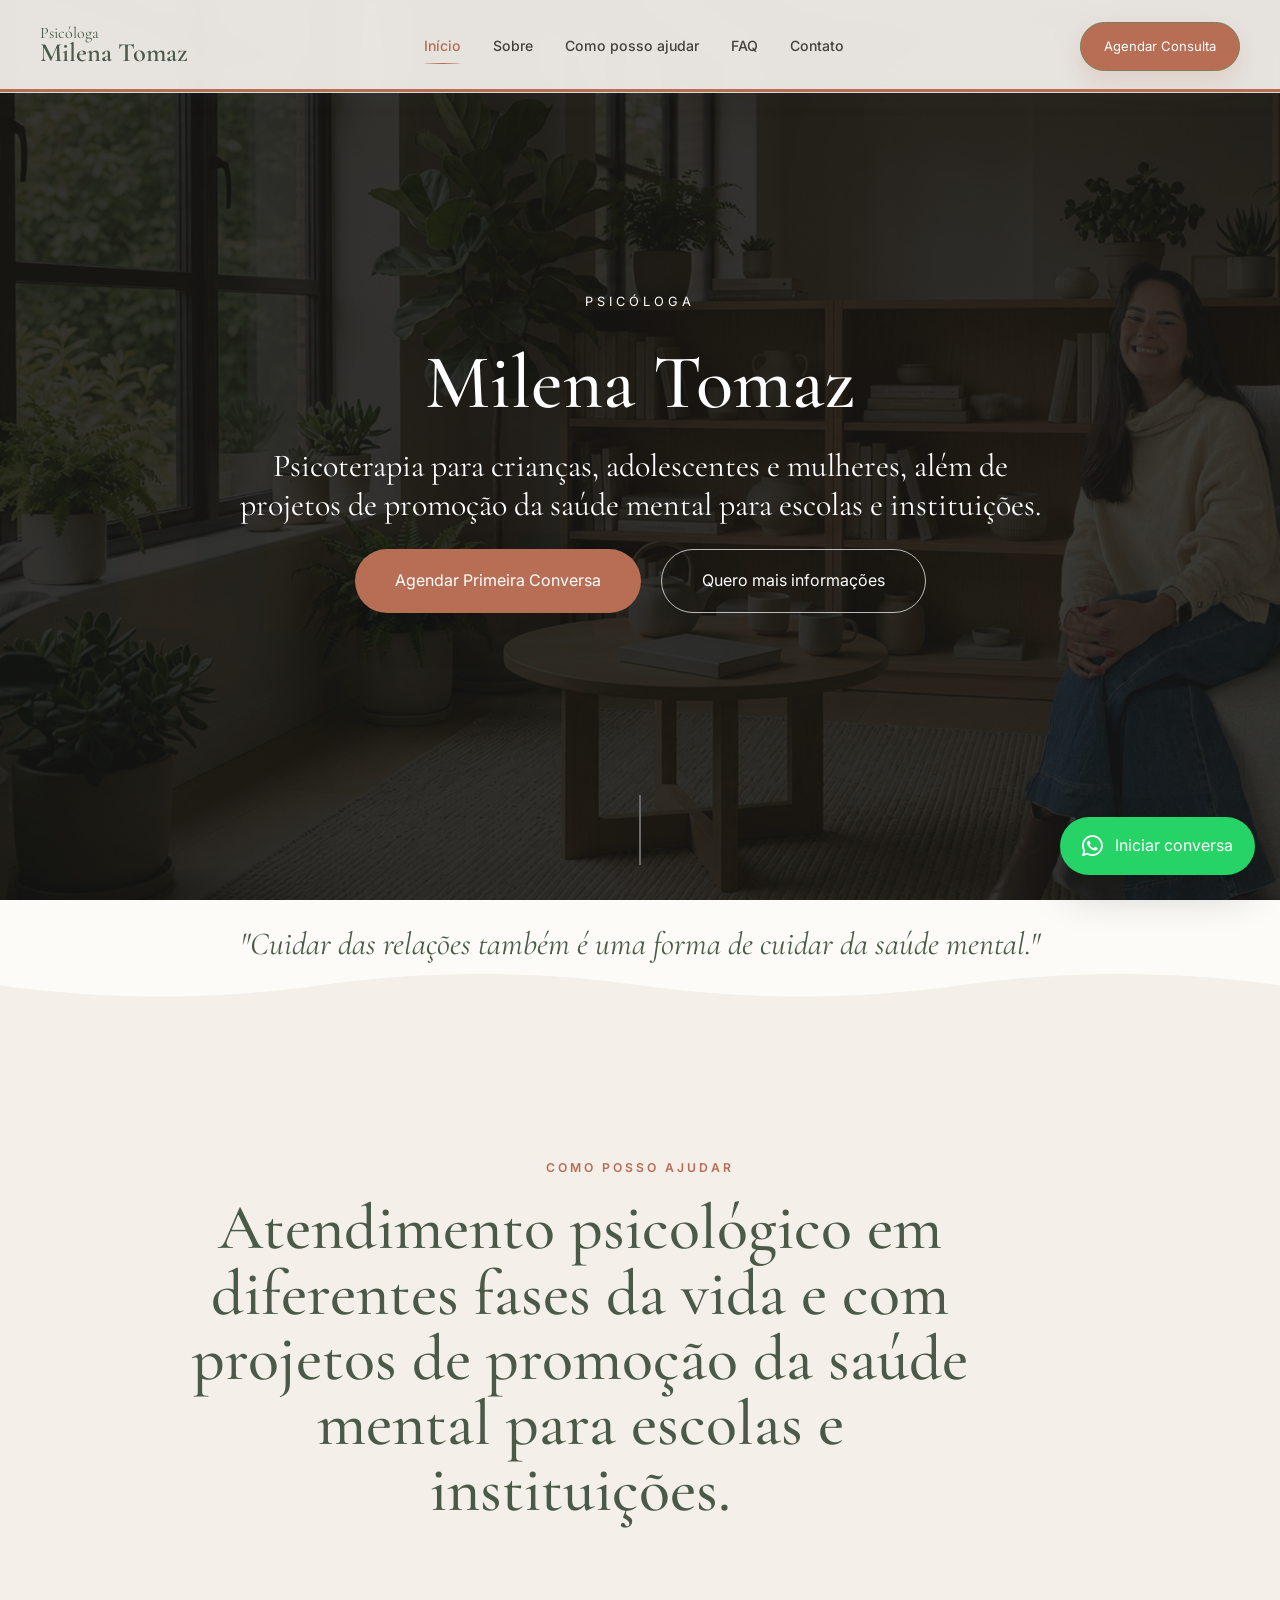
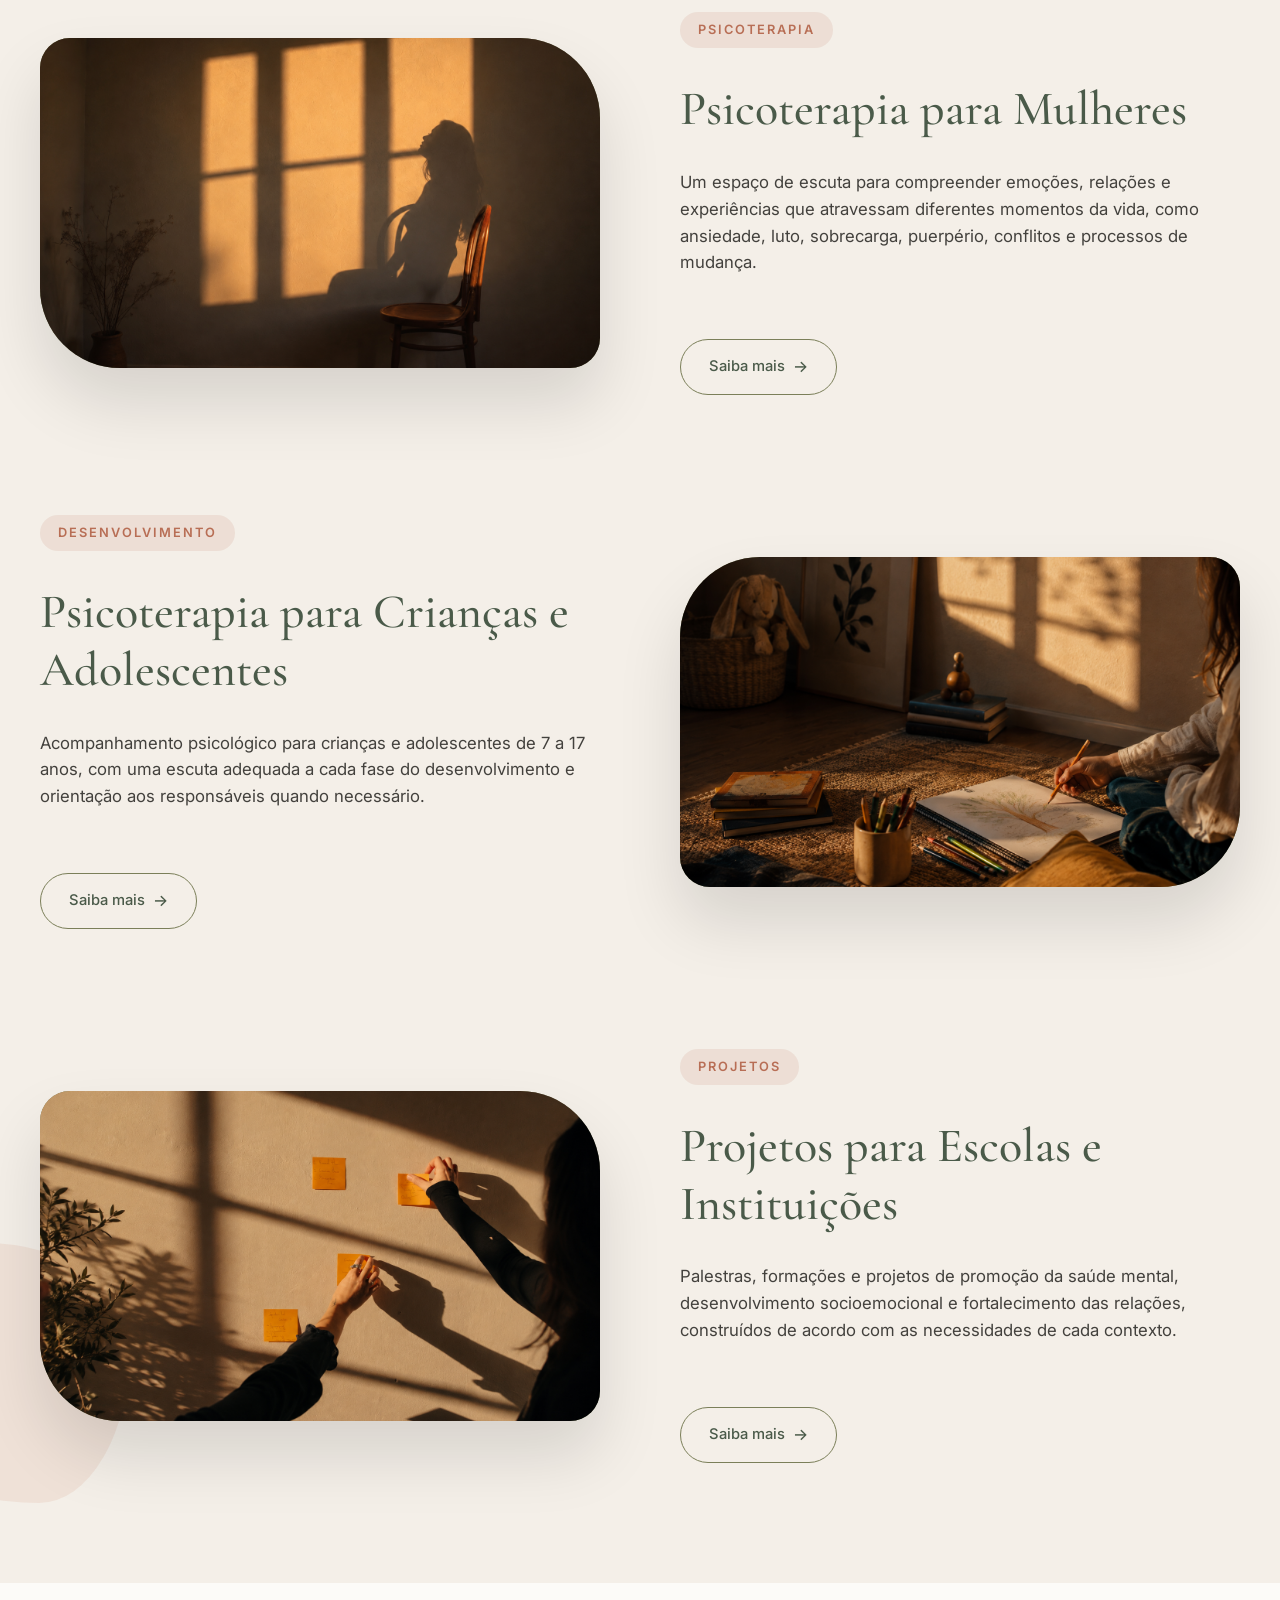
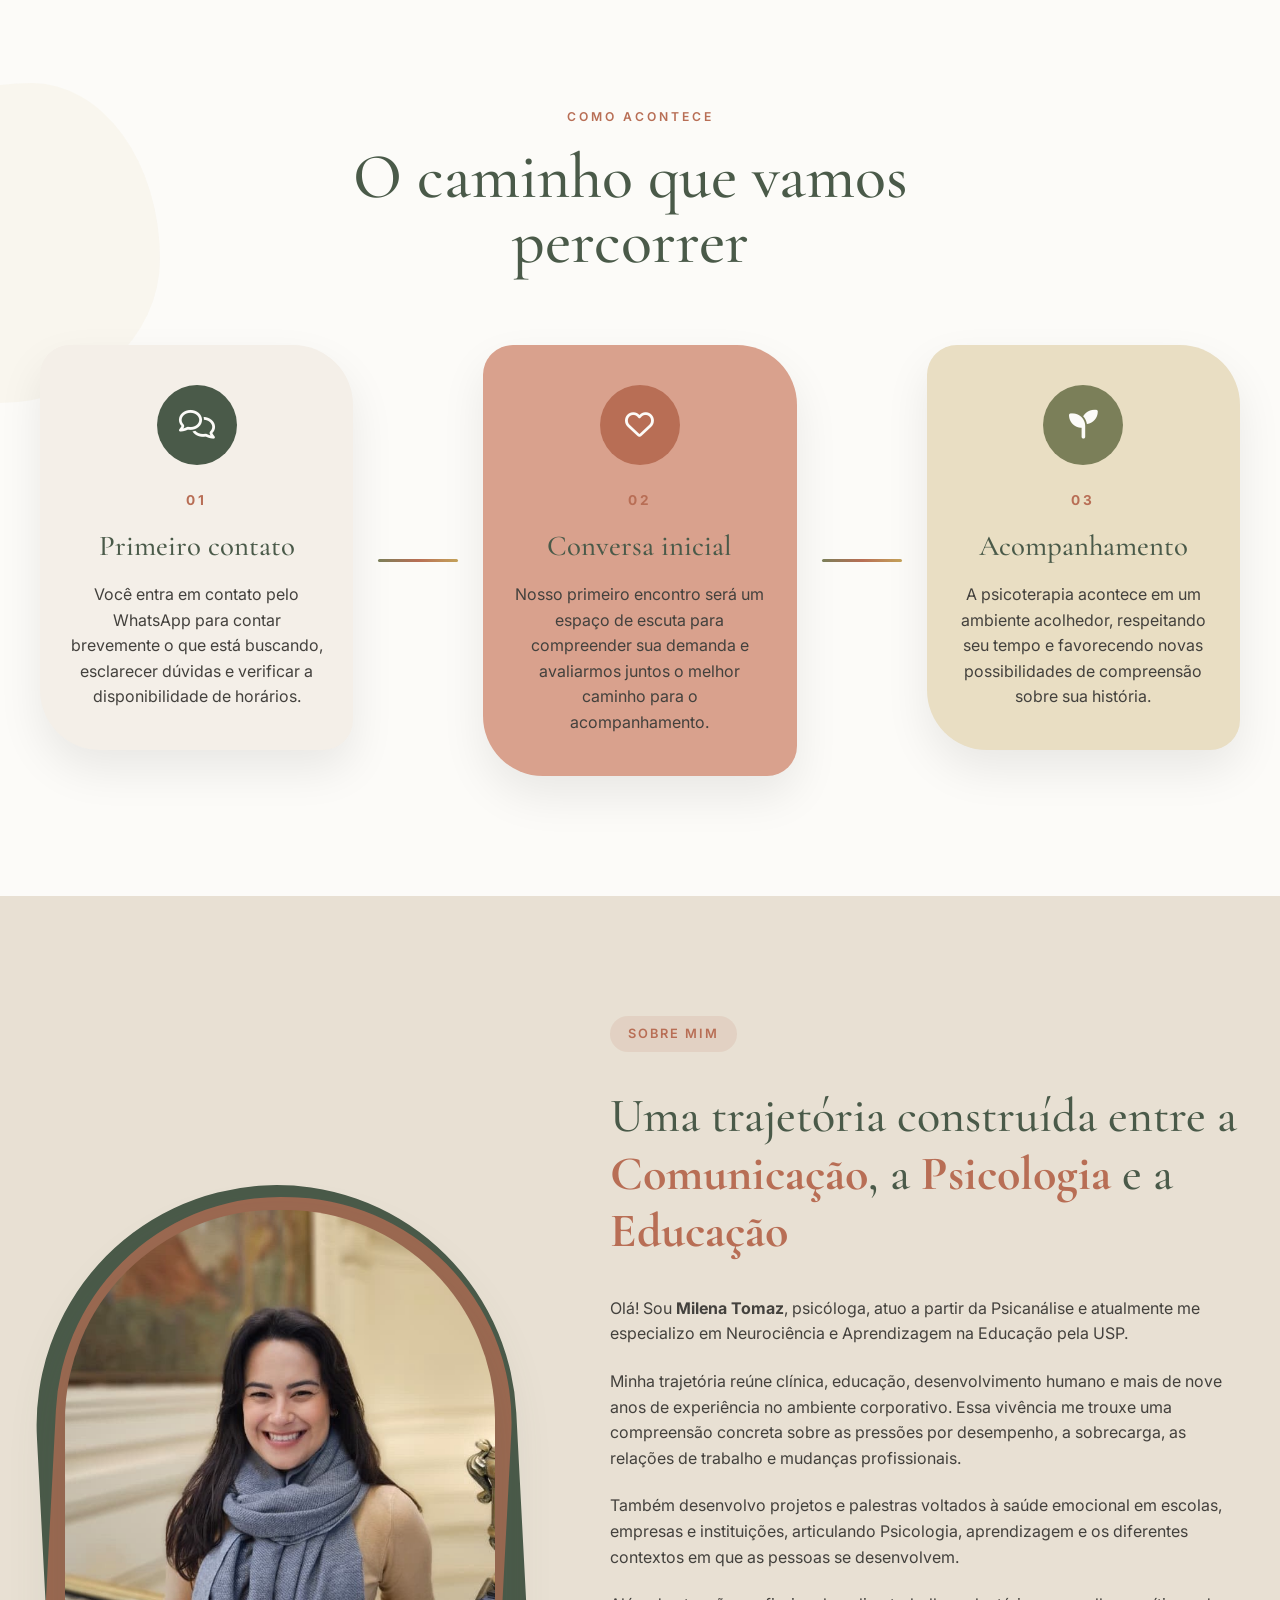
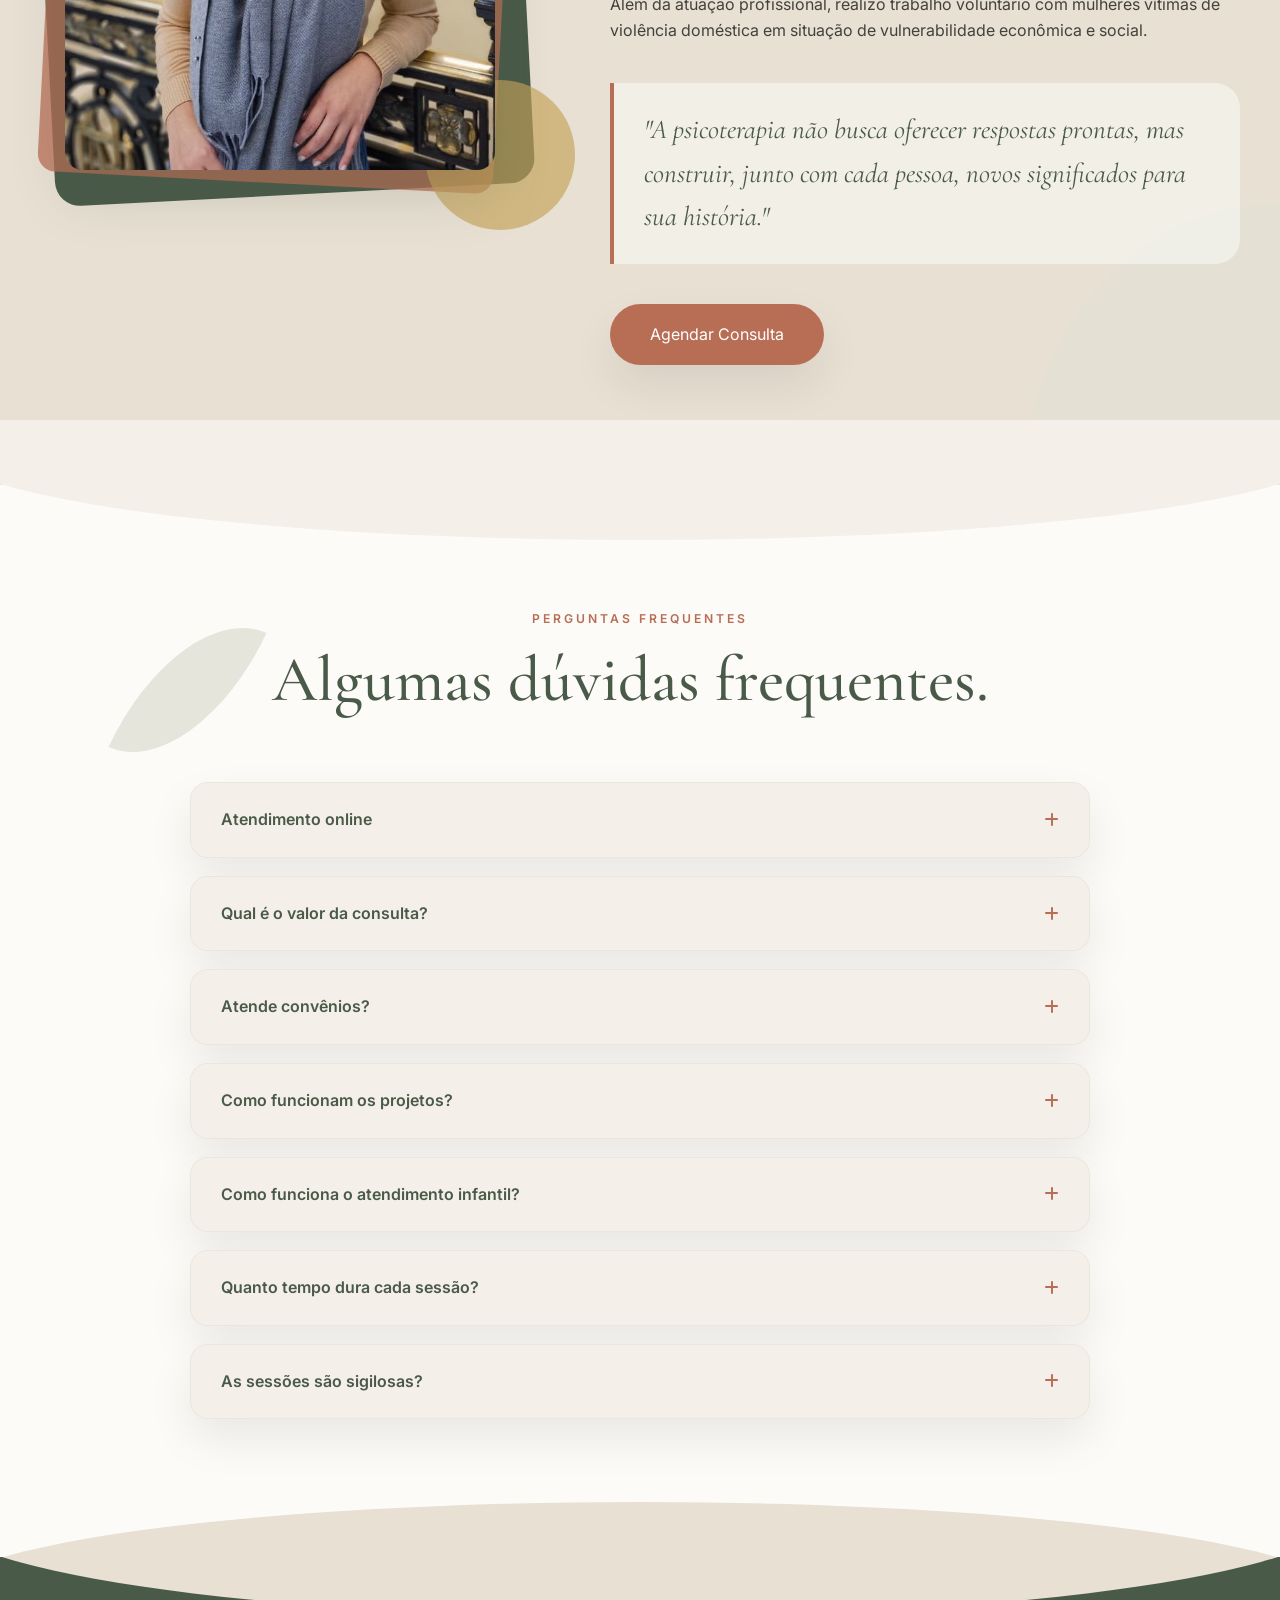
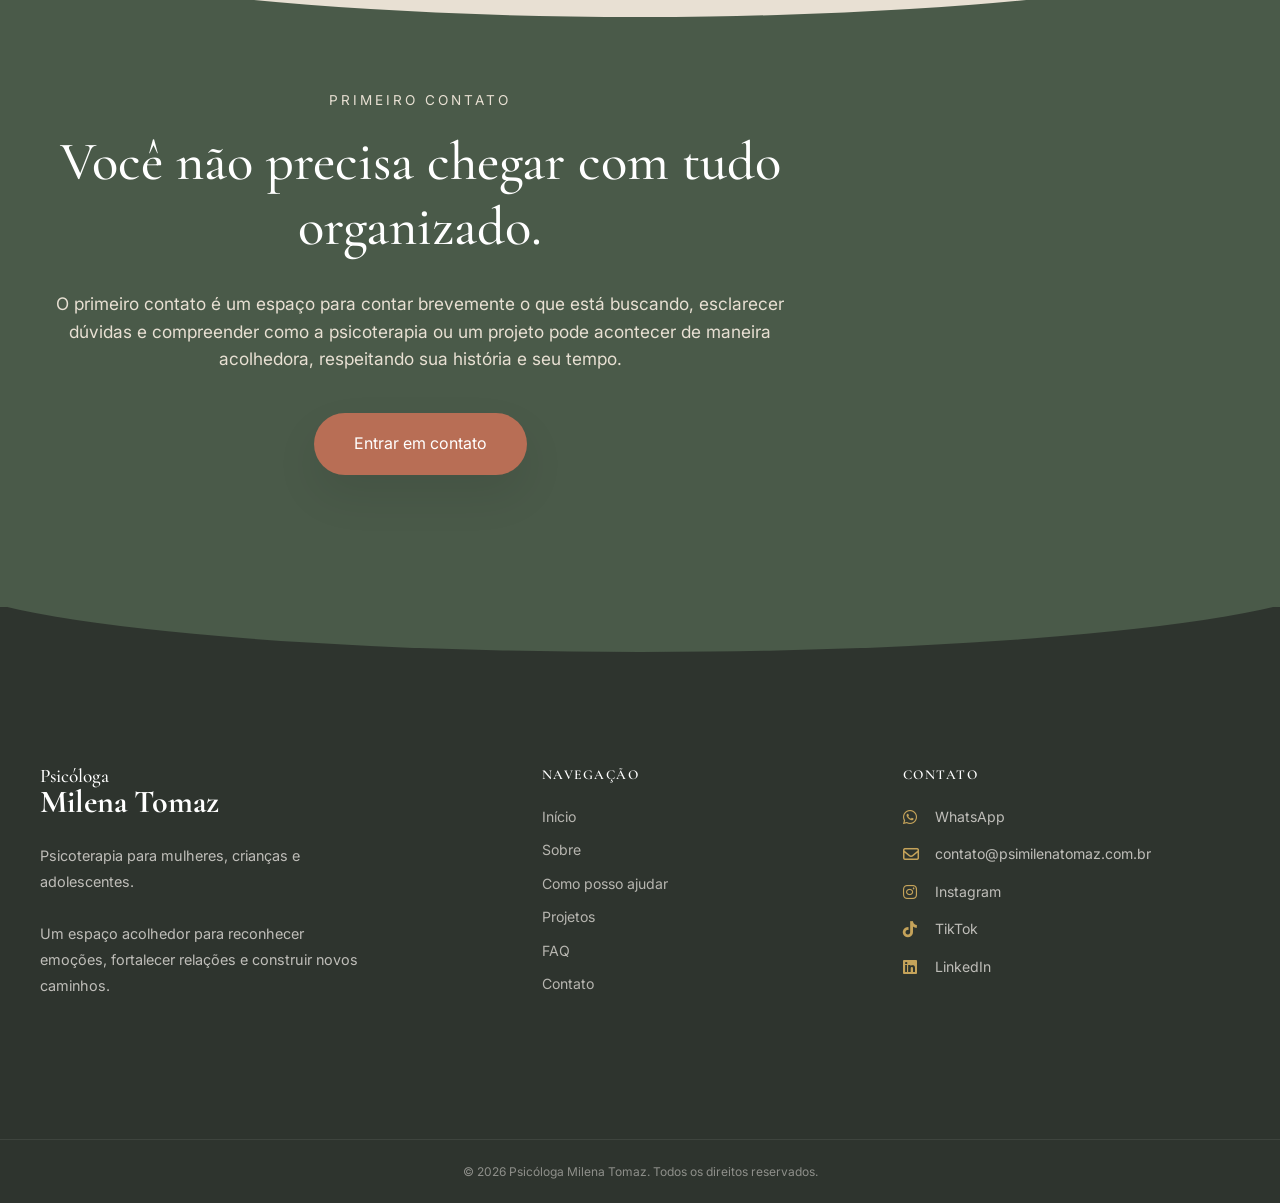
==== index.html @ dda81d88 "Add files via upload" ====
<!DOCTYPE html>
<html lang="pt-BR">

<head>

    <!-- ======================================================
         METADADOS
    ======================================================= -->

    <meta charset="UTF-8">

    <meta name="viewport" content="width=device-width, initial-scale=1.0">

    <title>
        Milena Tomaz | Psicoterapia para Crianças, Adolescentes e Mulheres
    </title>

    <meta name="description"
        content="Psicóloga Milena Tomaz. Psicoterapia para mulheres, crianças e adolescentes. Atendimento presencial e online.">

    <meta name="keywords"
        content="psicóloga, psicoterapia, psicóloga Santo André, psicóloga infantil, psicóloga mulheres, psicóloga adolescentes">

    <meta name="author" content="Milena Tomaz">

    <!-- ======================================================
         SEO / REDES SOCIAIS
    ======================================================= -->

    <meta property="og:title" content="Psicóloga Milena Tomaz">

    <meta property="og:description"
        content="Um espaço de escuta para reconhecer e compreender emoções, relações e experiências.">

    <meta property="og:type" content="website">

    <!-- ======================================================
         GOOGLE FONTS
    ======================================================= -->

    <link rel="preconnect" href="https://fonts.googleapis.com">

    <link rel="preconnect" href="https://fonts.gstatic.com" crossorigin>

    <link
        href="https://fonts.googleapis.com/css2?family=Cormorant+Garamond:wght@400;500;600;700&family=Inter:wght@300;400;500;600&display=swap"
        rel="stylesheet">

    <!-- ======================================================
         ÍCONES
    ======================================================= -->

    <link rel="stylesheet" href="https://cdnjs.cloudflare.com/ajax/libs/font-awesome/6.6.0/css/all.min.css">

    <!-- ======================================================
         CSS
    ======================================================= -->

    <link rel="stylesheet" href="style.css">

</head>


<body>

    <!-- ======================================================
         BOTÃO FLUTUANTE WHATSAPP
    ======================================================= -->

    <a href="https://wa.me/5500000000000" class="whatsapp" target="_blank" rel="noopener noreferrer"
        aria-label="Iniciar conversa pelo WhatsApp">
        <i class="fa-brands fa-whatsapp"></i>

        <span>
            Iniciar conversa
        </span>
    </a>


    <!-- ======================================================
         HEADER
    ======================================================= -->

    <header id="header">

        <div class="container">

            <!-- LOGO -->

            <a href="index.html" class="logo">

                Psicóloga

                <strong>
                    Milena Tomaz
                </strong>

            </a>


            <!-- MENU DESKTOP -->

            <nav aria-label="Navegação principal">

                <div class="menu">

                    <a href="#home">
                        Início
                    </a>

                    <a href="#sobre">
                        Sobre
                    </a>

                    <a href="#servicos">
                        Como posso ajudar
                    </a>

                    <a href="#faq">
                        FAQ
                    </a>

                    <a href="#contato">
                        Contato
                    </a>

                </div>

            </nav>


            <!-- BOTÃO PRINCIPAL -->

            <a href="#contato" class="btn-header">
                Agendar Consulta
            </a>


            <!-- MENU MOBILE -->

            <button class="menu-mobile" id="menu-mobile" type="button" aria-label="Abrir Menu"
                aria-controls="mobile-nav" aria-expanded="false">

                <span></span>
                <span></span>
                <span></span>

            </button>

        </div>

    </header>


    <!-- ======================================================
         MENU MOBILE
    ======================================================= -->

    <nav class="mobile-nav" id="mobile-nav" aria-label="Navegação mobile">

        <a href="#home">
            Início
        </a>

        <a href="#sobre">
            Sobre
        </a>

        <a href="#servicos">
            Como posso ajudar
        </a>

        <a href="#faq">
            FAQ
        </a>

        <a href="#contato">
            Contato
        </a>

    </nav>


    <!-- ======================================================
         HERO
    ======================================================= -->

    <section class="hero parallax" id="home" aria-label="Apresentação">

        <!-- CAMADA ESCURA SOBRE A IMAGEM -->

        <div class="overlay"></div>


        <!-- CONTEÚDO DO HERO -->

        <div class="hero-content">

            <span class="subtitle">
                Psicóloga
            </span>


            <h1>
                Milena Tomaz
            </h1>


            <h2>
                Psicoterapia para crianças, adolescentes e mulheres,
                além de projetos de promoção da saúde mental para
                escolas e instituições.
            </h2>


            <div class="hero-buttons">

                <a href="#contato" class="btn">
                    Agendar Primeira Conversa
                </a>


                <a href="#servicos" class="btn-outline">
                    Quero mais informações
                </a>

            </div>

        </div>


        <!-- INDICADOR DE ROLAGEM -->

        <div class="scroll-indicator" aria-hidden="true">
            <span></span>
        </div>

    </section>


    <!-- ======================================================
         FRASE DE DESTAQUE
    ======================================================= -->

    <section class="quote wave-top">

        <div class="container">

            <p>
                "Cuidar das relações também é uma forma
                de cuidar da saúde mental."
            </p>

        </div>

    </section>

    </section>


    <!-- ======================================================
     TRANSIÇÃO EM ONDA
======================================================= -->

    <div class="wave-transition" aria-hidden="true">

        <svg viewBox="0 0 1440 100" preserveAspectRatio="none" xmlns="http://www.w3.org/2000/svg">

            <path d="M0,35
               C120,55 240,55 360,35
               C480,15 600,15 720,35
               C840,55 960,55 1080,35
               C1200,15 1320,15 1440,35
               L1440,100
               L0,100
               Z">
            </path>

        </svg>

    </div>


    <!-- ======================================================
     COMO POSSO AJUDAR
======================================================= -->

    <section class="services wave-section" id="servicos">

        <div class="container">


            <!-- TÍTULO DA SEÇÃO -->

            <div class="section-title reveal">

                <span>
                    Como posso ajudar
                </span>


                <h2>
                    Atendimento psicológico em diferentes fases da vida e com projetos de promoção da saúde mental para
                    escolas e instituições.
                </h2>

            </div>


            <!-- ==================================================
                 PSICOTERAPIA PARA MULHERES
            =================================================== -->

            <article class="service-block reveal">

                <div class="service-image">

                    <img src="img/mulheres.png" alt="Psicoterapia para mulheres">

                </div>


                <div class="service-text">

                    <span class="section-tag">
                        Psicoterapia
                    </span>


                    <h2>
                        Psicoterapia para Mulheres
                    </h2>


                    <p>
                        Um espaço de escuta para compreender emoções, relações e experiências
                        que atravessam diferentes momentos da vida, como ansiedade, luto, sobrecarga,
                        puerpério, conflitos e processos de mudança.
                    </p>

                    <a href="psicoterapia-mulheres.html" class="service-more">
                        Saiba mais
                    </a>

                </div>

            </article>


            <!-- ==================================================
                 PSICOTERAPIA PARA CRIANÇAS E ADOLESCENTES
            =================================================== -->

            <article class="service-block reverse reveal">

                <div class="service-image">

                    <img src="img/criancas.png" alt="Psicoterapia para crianças e adolescentes">

                </div>


                <div class="service-text">

                    <span class="section-tag">
                        Desenvolvimento
                    </span>


                    <h2>
                        Psicoterapia para Crianças e Adolescentes
                    </h2>


                    <p>
                        Acompanhamento psicológico para crianças e
                        adolescentes de 7 a 17 anos, com uma escuta
                        adequada a cada fase do desenvolvimento e orientação
                        aos responsáveis quando necessário.
                    </p>

                    <a href="psicoterapia-criancas-adolescentes.html" class="service-more">
                        Saiba mais
                    </a>

                </div>

            </article>


            <!-- ==================================================
                 PROJETOS PARA ESCOLAS E INSTITUIÇÕES
            =================================================== -->

            <article class="service-block reveal" id="projetos">

                <div class="service-image">

                    <img src="img/escolas.png" alt="Projetos de promoção da saúde mental para escolas e instituições">

                </div>


                <div class="service-text">

                    <span class="section-tag">
                        Projetos
                    </span>


                    <h2>
                        Projetos para Escolas e Instituições
                    </h2>


                    <p>
                        Palestras, formações e projetos de promoção da saúde
                        mental, desenvolvimento socioemocional e fortalecimento
                        das relações, construídos de acordo com as necessidades de
                        cada contexto.
                    </p>

                    <a href="projetos-escolares-institucionais.html" class="service-more">
                        Saiba mais
                    </a>

                </div>

            </article>

        </div>

    </section>


    <!-- ======================================================
         LINHA DO TEMPO
    ======================================================= -->

    <section class="timeline reveal">

        <div class="container">


            <!-- TÍTULO -->

            <div class="section-title">

                <span>
                    Como acontece
                </span>


                <h2>
                    O caminho que
                    vamos percorrer
                </h2>

            </div>


            <!-- ETAPAS -->

            <div class="timeline-wrapper">


                <!-- ETAPA 01 -->

                <article class="timeline-item">

                    <div class="timeline-icon">

                        <i class="fa-regular fa-comments"></i>

                    </div>


                    <span class="timeline-number">
                        01
                    </span>


                    <h3>
                        Primeiro contato
                    </h3>


                    <p>
                        Você entra em contato pelo WhatsApp
                        para contar brevemente o que está
                        buscando, esclarecer dúvidas e verificar a disponibilidade de horários.
                    </p>

                </article>


                <!-- LINHA -->

                <div class="timeline-line" aria-hidden="true"></div>


                <!-- ETAPA 02 -->

                <article class="timeline-item">

                    <div class="timeline-icon">

                        <i class="fa-regular fa-heart"></i>

                    </div>


                    <span class="timeline-number">
                        02
                    </span>


                    <h3>
                        Conversa inicial
                    </h3>


                    <p>
                        Nosso primeiro encontro será um espaço
                        de escuta para compreender sua demanda
                        e avaliarmos juntos o melhor caminho para o
                        acompanhamento.
                    </p>

                </article>


                <!-- LINHA -->

                <div class="timeline-line" aria-hidden="true"></div>


                <!-- ETAPA 03 -->

                <article class="timeline-item">

                    <div class="timeline-icon">

                        <i class="fa-solid fa-seedling"></i>

                    </div>


                    <span class="timeline-number">
                        03
                    </span>


                    <h3>
                        Acompanhamento
                    </h3>


                    <p>
                        A psicoterapia acontece em um ambiente
                        acolhedor, respeitando seu tempo e
                        favorecendo novas possibilidades de
                        compreensão sobre sua história.
                    </p>

                </article>

            </div>

        </div>

    </section>


    <!-- ======================================================
         SOBRE MIM
    ======================================================= -->

    <section class="about wave-section reveal" id="sobre">

        <div class="container about-container">


            <!-- FOTO -->

            <div class="about-image">

                <div class="about-shape" aria-hidden="true"></div>


                <img src="img/milena-tomaz.jpeg" alt="Psicóloga Milena Tomaz">

            </div>


            <!-- CONTEÚDO -->

            <div class="about-content">

                <span class="section-tag">
                    Sobre mim
                </span>


                <h2>
                    Uma trajetória construída entre a <strong style="color: #B86E55;">Comunicação</strong>, a <strong
                        style="color: #B86E55;">Psicologia</strong> e a <strong
                        style="color: #B86E55;">Educação</strong>
                </h2>


                <p>
                    Olá! Sou
                    <strong>Milena Tomaz</strong>,
                    psicóloga, atuo a partir da Psicanálise e
                    atualmente me especializo em Neurociência
                    e Aprendizagem na Educação pela USP.
                </p>


                <p>
                    Minha trajetória reúne clínica, educação,
                    desenvolvimento humano e mais de nove anos
                    de experiência no ambiente corporativo.
                    Essa vivência me trouxe uma compreensão
                    concreta sobre as pressões por desempenho,
                    a sobrecarga, as relações de trabalho e
                    mudanças profissionais.
                </p>


                <p>
                    Também desenvolvo projetos e palestras
                    voltados à saúde emocional em escolas,
                    empresas e instituições, articulando
                    Psicologia, aprendizagem e os diferentes
                    contextos em que as pessoas se desenvolvem.
                </p>


                <p>
                    Além da atuação profissional, realizo trabalho
                    voluntário com mulheres vítimas de violência
                    doméstica em situação de vulnerabilidade
                    econômica e social.
                </p>


                <blockquote>
                    "A psicoterapia não busca oferecer
                    respostas prontas, mas construir,
                    junto com cada pessoa, novos
                    significados para sua história."
                </blockquote>


                <a href="#contato" class="btn">
                    Agendar Consulta
                </a>

            </div>

        </div>

    </section>


    <!-- ======================================================
         FAQ
    ======================================================= -->

    <section class="faq wave-section reveal" id="faq">

        <div class="container">


            <!-- TÍTULO -->

            <div class="section-title">

                <span>
                    Perguntas Frequentes
                </span>


                <h2>
                    Algumas dúvidas
                    frequentes.
                </h2>

            </div>


            <!-- ACORDEÃO -->

            <div class="accordion">


                <!-- ==================================================
                     FAQ 01
                =================================================== -->

                <div class="accordion-item">

                    <button class="accordion-header" type="button">

                        Atendimento online

                        <i class="fa-solid fa-plus"></i>

                    </button>


                    <div class="accordion-content">

                        <p>
                            Os atendimentos podem ser realizados
                            de forma online, garantindo acolhimento,
                            sigilo e qualidade em todo o processo
                            terapêutico.
                        </p>

                    </div>

                </div>


                <!-- ==================================================
                     FAQ 02
                =================================================== -->

                <div class="accordion-item">

                    <button class="accordion-header" type="button">

                        Qual é o valor da consulta?

                        <i class="fa-solid fa-plus"></i>

                    </button>


                    <div class="accordion-content">

                        <p>
                            Os valores são informados durante o
                            primeiro contato, considerando o tipo
                            de atendimento e suas necessidades.
                        </p>

                    </div>

                </div>


                <!-- ==================================================
                     FAQ 03
                =================================================== -->

                <div class="accordion-item">

                    <button class="accordion-header" type="button">

                        Atende convênios?

                        <i class="fa-solid fa-plus"></i>

                    </button>


                    <div class="accordion-content">

                        <p>
                            Atualmente os atendimentos são
                            particulares. Caso seja possível,
                            é fornecido recibo para solicitação
                            de reembolso.
                        </p>

                    </div>

                </div>


                <!-- ==================================================
                     FAQ 04
                =================================================== -->

                <div class="accordion-item">

                    <button class="accordion-header" type="button">

                        Como funcionam os projetos?

                        <i class="fa-solid fa-plus"></i>

                    </button>


                    <div class="accordion-content">

                        <p>
                            Os projetos são planejados conforme
                            as necessidades de cada instituição,
                            podendo incluir palestras, oficinas,
                            rodas de conversa e ações voltadas
                            à promoção da saúde mental.
                        </p>

                    </div>

                </div>


                <!-- ==================================================
                     FAQ 05
                =================================================== -->

                <div class="accordion-item">

                    <button class="accordion-header" type="button">

                        Como funciona o atendimento infantil?

                        <i class="fa-solid fa-plus"></i>

                    </button>


                    <div class="accordion-content">

                        <p>
                            O acompanhamento considera a fase
                            do desenvolvimento da criança,
                            utilizando recursos adequados e
                            mantendo diálogo com a família
                            sempre que necessário.
                        </p>

                    </div>

                </div>


                <!-- ==================================================
                     FAQ 06
                =================================================== -->

                <div class="accordion-item">

                    <button class="accordion-header" type="button">

                        Quanto tempo dura cada sessão?

                        <i class="fa-solid fa-plus"></i>

                    </button>


                    <div class="accordion-content">

                        <p>
                            As sessões possuem duração aproximada
                            de cinquenta minutos.
                        </p>

                    </div>

                </div>


                <!-- ==================================================
                     FAQ 07
                =================================================== -->

                <div class="accordion-item">

                    <button class="accordion-header" type="button">

                        As sessões são sigilosas?

                        <i class="fa-solid fa-plus"></i>

                    </button>


                    <div class="accordion-content">

                        <p>
                            Sim. Todo atendimento segue
                            rigorosamente o Código de Ética
                            Profissional da Psicologia,
                            preservando a confidencialidade
                            das informações compartilhadas.
                        </p>

                    </div>

                </div>

            </div>

        </div>

    </section>


    <!-- ======================================================
         CHAMADA FINAL
    ======================================================= -->

    <section class="cta-final" id="contato">

        <!-- IMAGEM / CAMADA DE FUNDO -->

        <div class="cta-overlay" aria-hidden="true"></div>


        <div class="container">

            <div class="cta-content">

                <span>
                    Primeiro contato
                </span>


                <h2>
                    Você não precisa chegar
                    com tudo organizado.
                </h2>


                <p>
                    O primeiro contato é um espaço para contar
                    brevemente o que está buscando, esclarecer
                    dúvidas e compreender como a psicoterapia
                    ou um projeto pode acontecer de maneira
                    acolhedora, respeitando sua história e
                    seu tempo.
                </p>


                <a href="https://wa.me/5500000000000" target="_blank" rel="noopener noreferrer" class="btn">
                    Entrar em contato
                </a>

            </div>

        </div>

    </section>


    <!-- ======================================================
         RODAPÉ
    ======================================================= -->

    <footer class="footer">

        <div class="container footer-grid">


            <!-- ==================================================
                 MARCA
            =================================================== -->

            <div class="footer-brand">

                <h3>

                    Psicóloga

                    <strong>
                        Milena Tomaz
                    </strong>

                </h3>


                <p>
                    Psicoterapia para mulheres,
                    crianças e adolescentes.

                    <br><br>

                    Um espaço acolhedor para
                    reconhecer emoções,
                    fortalecer relações
                    e construir novos caminhos.
                </p>

            </div>


            <!-- ==================================================
                 NAVEGAÇÃO
            =================================================== -->

            <div class="footer-links">

                <h4>
                    Navegação
                </h4>


                <div class="footer-menu">

                    <a href="#home">
                        Início
                    </a>

                    <a href="#sobre">
                        Sobre
                    </a>

                    <a href="#servicos">
                        Como posso ajudar
                    </a>

                    <a href="#projetos">
                        Projetos
                    </a>

                    <a href="#faq">
                        FAQ
                    </a>

                    <a href="#contato">
                        Contato
                    </a>

                </div>

            </div>


            <!-- ==================================================
                 CONTATOS
            =================================================== -->

            <div class="footer-contact">

                <h4>
                    Contato
                </h4>


                <div class="footer-contact-list">

                    <div class="footer-contact-item">

                        <i class="fa-brands fa-whatsapp"></i>

                        <a href="https://wa.me/5500000000000" target="_blank" rel="noopener noreferrer">
                            WhatsApp
                        </a>

                    </div>


                    <div class="footer-contact-item">

                        <i class="fa-regular fa-envelope"></i>

                        <a href="mailto:contato@psimilenatomaz.com.br">
                            contato@psimilenatomaz.com.br
                        </a>

                    </div>


                    <div class="footer-contact-item">

                        <i class="fa-brands fa-instagram"></i>

                        <a href="#" target="_blank" rel="noopener noreferrer">
                            Instagram
                        </a>

                    </div>


                    <div class="footer-contact-item">

                        <i class="fa-brands fa-tiktok"></i>

                        <a href="#" target="_blank" rel="noopener noreferrer">
                            TikTok
                        </a>

                    </div>


                    <div class="footer-contact-item">

                        <i class="fa-brands fa-linkedin"></i>

                        <a href="#" target="_blank" rel="noopener noreferrer">
                            LinkedIn
                        </a>

                    </div>

                </div>

            </div>

        </div>


        <!-- ==================================================
             RODAPÉ INFERIOR
        =================================================== -->

        <div class="footer-bottom">

            <div class="container">

                <p>
                    © 2026 Psicóloga Milena Tomaz.
                    Todos os direitos reservados.
                </p>

            </div>

        </div>

    </footer>


    <!-- ======================================================
         JAVASCRIPT
    ======================================================= -->

    <script src="script.js"></script>

</body>

</html>
---- style.css ----
/*=========================================================
PSICÓLOGA MILENA TOMAZ
STYLE.CSS
VERSÃO ORGÂNICA / BOTÂNICA
=========================================================*/


/*=========================================================
RESET
=========================================================*/

* {
    margin: 0;
    padding: 0;
    box-sizing: border-box;
}

html {
    scroll-behavior: smooth;
}

body {
    font-family: 'Inter', sans-serif;
    background: var(--white);
    color: var(--text);
    line-height: 1.7;
    overflow-x: hidden;
}

img {
    display: block;
    width: 100%;
}

a {
    text-decoration: none;
    color: inherit;
}

ul {
    list-style: none;
}

button {
    border: none;
    background: none;
    cursor: pointer;
    font-family: inherit;
}


/*=========================================================
VARIÁVEIS
=========================================================*/

:root {

    /* FUNDOS */

    --linho: #F4EFE8;
    --aveia: #E8E0D3;
    --white: #FCFBF8;


    /* VERDES */

    --olive: #7B7F59;
    --forest: #4A5A49;
    --green-soft: #DDE2D5;


    /* CORES DE DESTAQUE */

    --terracotta: #B86E55;
    --terracotta-light: #E8CEC4;

    --ocre: #C5A35A;
    --ocre-light: #E9DEC3;


    /* MARROM */

    --brown: #6E5E4D;


    /* TEXTO */

    --text: #43413D;


    /* SOMBRAS */

    --shadow: 0 20px 45px rgba(74, 90, 73, .10);

    --shadow-hover: 0 30px 65px rgba(74, 90, 73, .16);


    /* ESTRUTURA */

    --radius: 22px;

    --transition: .35s ease;

    --container: 1200px;

}


/*=========================================================
TIPOGRAFIA
=========================================================*/

h1,
h2,
h3,
h4 {

    font-family: 'Cormorant Garamond', serif;

    color: var(--forest);

    line-height: 1.2;

    font-weight: 600;

}

h1 {

    font-size: 4.8rem;

}

h2 {

    font-size: 3rem;

}

h3 {

    font-size: 1.8rem;

}

p {

    color: var(--text);

}


/*=========================================================
TÍTULOS DAS SEÇÕES
=========================================================*/

.section-title {

    text-align: center;

    margin-bottom: 80px;

    position: relative;

    z-index: 2;

}

.section-title span {

    display: inline-block;

    color: var(--terracotta);

    text-transform: uppercase;

    letter-spacing: 2px;

    font-size: .82rem;

    font-weight: 600;

    margin-bottom: 16px;

}

.section-title h2 {

    max-width: 780px;

    margin: auto;

}


/*=========================================================
CONTAINER
=========================================================*/

.container {

    width: min(92%, var(--container));

    margin: auto;

}


/*=========================================================
SEÇÕES
=========================================================*/

section {

    padding: 120px 0;

    position: relative;

}


/*=========================================================
HEADER
=========================================================*/

header {
    position: fixed;
    top: 0;
    left: 0;
    width: 100%;

    background: rgba(248, 245, 240, .96);

    backdrop-filter: blur(16px);
    -webkit-backdrop-filter: blur(16px);

    box-shadow: 0 6px 20px rgba(74, 90, 73, .07);

    z-index: 9999;
}

/* LINHA INFERIOR DO HEADER */

header::after {
    content: "";
    position: absolute;

    bottom: 0;
    left: 0;

    width: 100%;
    height: 3px;

    background: #B86E55;
}

header .container {
    height: 92px;

    display: flex;
    justify-content: space-between;
    align-items: center;
}


/*=========================================================
LOGO
=========================================================*/

.logo {

    display: flex;

    flex-direction: column;

    font-family: 'Cormorant Garamond', serif;

    color: var(--forest);

}

.logo strong {

    font-size: 2rem;

    line-height: 1;

}

.logo span {

    font-size: .95rem;

    letter-spacing: .08em;

}


/*=========================================================
MENU DESKTOP
=========================================================*/

.menu {

    display: flex;

    gap: 42px;

}

.menu a {

    position: relative;

    color: var(--forest);

    font-size: .95rem;

    font-weight: 500;

    transition: var(--transition);

}

.menu a:hover {

    color: var(--terracotta);

}

.menu a::after {

    content: "";

    position: absolute;

    left: 0;

    bottom: -8px;

    width: 0;

    height: 2px;

    border-radius: 50%;

    background: var(--terracotta);

    transition: var(--transition);

}

.menu a:hover::after,
.menu a.active::after {

    width: 100%;

}

.menu a.active {

    color: var(--terracotta);

}


/*=========================================================
BOTÃO HEADER
=========================================================*/

.btn-header {

    padding: 14px 28px;

    border-radius: 50px;

    border: 1px solid var(--olive);

    color: var(--forest);

    transition: var(--transition);

}

.btn-header:hover {

    background: var(--terracotta);

    border-color: var(--terracotta);

    color: #fff;

    transform: translateY(-2px);

}


/*=========================================================
MENU MOBILE
=========================================================*/

.menu-mobile {

    display: none;

    flex-direction: column;

    gap: 6px;

}

.menu-mobile span {

    width: 30px;

    height: 2px;

    background: var(--forest);

    border-radius: 50%;

    transition: .3s;

}


/*=========================================================
HERO
=========================================================*/

.hero {
    min-height: 100vh;
    display: flex;
    justify-content: center;
    align-items: center;
    text-align: center;
    position: relative;
    background-image: var(--hero-bg, url("img/hero.jpg"));
    background-size: cover;
    background-position: center;
    background-attachment: fixed;
    overflow: hidden;
}

/*=========================================================
ONDA SUAVE NO FINAL DO HERO
=========================================================*/

.hero-wave {
    position: absolute;
    left: 0;
    bottom: -1px;
    width: 100%;
    height: 55px;
    z-index: 4;
    line-height: 0;
    pointer-events: none;
}

.hero-wave svg {
    display: block;
    width: 100%;
    height: 100%;
}

.hero-wave path {
    fill: var(--white);
}

/*=========================================================
CAMADA ESCURA & CONTEÚDO
=========================================================*/

.overlay {
    position: absolute;
    inset: 0;
    background: rgba(28, 30, 27, 0.65);
    /* Aumentado para 65% de opacidade */
    z-index: 1;
    /* Garante a ordem correta entre o fundo e os textos */
}

.hero-content {
    position: relative;
    z-index: 5;
    max-width: 850px;
    color: white;
    padding: 20px;
}

.subtitle {
    display: inline-block;
    letter-spacing: 4px;
    text-transform: uppercase;
    margin-bottom: 25px;
    font-size: .8rem;
}

.hero h1 {
    color: white;
    margin-bottom: 18px;
}

.hero h2 {
    color: white;
    font-size: 2rem;
    font-weight: 400;
    margin-bottom: 25px;
}

.hero p {
    color: rgba(255, 255, 255, .92);
    font-size: 1.1rem;
    max-width: 700px;
    margin: auto auto 45px;
}


/*=========================================================
BOTÕES
=========================================================*/

.hero-buttons {

    display: flex;

    justify-content: center;

    gap: 20px;

    flex-wrap: wrap;

}

.btn {

    display: inline-flex;

    justify-content: center;

    align-items: center;

    padding: 18px 40px;

    background: var(--terracotta);

    color: white;

    border-radius: 60px;

    transition: var(--transition);

    box-shadow: var(--shadow);

}

.btn:hover {

    transform: translateY(-6px);

    box-shadow: var(--shadow-hover);

}

.btn-outline {

    display: inline-flex;

    justify-content: center;

    align-items: center;

    padding: 18px 40px;

    border-radius: 60px;

    border: 1px solid rgba(255, 255, 255, .7);

    color: white;

    transition: var(--transition);

}

.btn-outline:hover {

    background: white;

    color: var(--forest);

}


/*=========================================================
SCROLL INDICATOR
=========================================================*/

.scroll-indicator {

    position: absolute;

    bottom: 35px;

    left: 50%;

    transform: translateX(-50%);

}

.scroll-indicator span {

    display: block;

    width: 2px;

    height: 70px;

    background: white;

    animation: scroll 2s infinite;

}

@keyframes scroll {

    0% {

        opacity: 0;

        transform: translateY(-10px);

    }

    50% {

        opacity: 1;

    }

    100% {

        opacity: 0;

        transform: translateY(20px);

    }

}


/*=========================================================
FRASE
=========================================================*/

.quote {

    height: 60px;

    padding: 0;

    margin: 0;

    background: var(--white);

    position: relative;

    overflow: visible;

    z-index: 10;

}

/*=========================================================
TRANSIÇÃO EM ONDA — FRASE → SERVIÇOS
=========================================================*/

.wave-transition {

    position: relative;

    width: 100%;

    height: 75px;

    margin-top: -1px;

    overflow: hidden;

    line-height: 0;

    background: var(--white);

    z-index: 5;

}


.wave-transition svg {

    display: block;

    width: 100%;

    height: 100%;

}


.wave-transition path {

    fill: var(--linho);

}


.quote .container {

    width: 100%;

    height: 100%;

    position: relative;

    z-index: 5;

}


.quote p {

    position: absolute;

    top: 25px;

    left: 50%;

    transform: translateX(-50%);

    width: 900px;

    max-width: 90%;

    margin: 0;

    text-align: center;

    font-family: 'Cormorant Garamond', serif;

    font-size: 2rem;

    line-height: 1.2;

    font-style: italic;

    color: var(--forest);

    z-index: 20;

}


/*=========================================================
COMO POSSO AJUDAR
=========================================================*/

.services {

    background: var(--linho);

    overflow: hidden;

    position: relative;

    z-index: 1;

}


/*=========================================================
TRANSIÇÃO ORGÂNICA — FRASE → SERVIÇOS
=========================================================*/

.services::before {

    content: "";

    position: absolute;

    top: -95px;

    left: -5%;

    width: 110%;

    height: 170px;

    background: var(--linho);

    border-radius:
        0 0 48% 52% / 0 0 75% 100%;

    z-index: 1;

}


/*=========================================================
DECORAÇÃO ORGÂNICA DOS SERVIÇOS
=========================================================*/

.services::after {

    content: "";

    position: absolute;

    width: 260px;

    height: 260px;

    left: -130px;

    bottom: 80px;

    background: var(--terracotta-light);

    opacity: .18;

    border-radius:
        45% 55% 35% 65% / 60% 40% 60% 40%;

}


/*=========================================================
CONTEÚDO DOS SERVIÇOS
=========================================================*/

.services .container {

    position: relative;

    z-index: 2;

}


/*=========================================================
TÍTULO SERVIÇOS
=========================================================*/

.services .section-title {

    max-width: 900px;

    margin: 0 auto 90px;

    position: relative;

    z-index: 2;

}

.services .section-title p {

    max-width: 760px;

    margin: 25px auto 0;

    color: var(--brown);

    text-align: center;

}


/*=========================================================
BLOCOS DE SERVIÇO
=========================================================*/

.service-block {

    display: grid;

    grid-template-columns: 1fr 1fr;

    gap: 80px;

    align-items: center;

    margin-bottom: 120px;

    position: relative;

    z-index: 2;

}

.service-block:last-child {

    margin-bottom: 0;

}

.service-block.reverse .service-image {

    order: 2;

}

.service-block.reverse .service-text {

    order: 1;

}

/*=========================================================
BOTÃO SAIBA MAIS
=========================================================*/

.service-more {
    display: inline-flex;
    align-items: center;
    justify-content: center;

    width: max-content;
    margin-top: 28px;
    padding: 14px 28px;

    background: transparent;
    border: 1px solid var(--olive);
    border-radius: 50px;

    color: var(--forest);
    font-size: .92rem;
    font-weight: 500;
    text-decoration: none;

    transition: var(--transition);
}

.service-more::after {
    content: "→";
    margin-left: 8px;
    font-size: 1rem;
    transition: transform .35s ease;
}

.service-more:hover {
    background: var(--forest);
    border-color: var(--forest);
    color: #fff;
    transform: translateY(-3px);
    box-shadow: 0 12px 28px rgba(74, 90, 73, .18);
}

.service-more:hover::after {
    transform: translateX(4px);
}


/*=========================================================
IMAGENS DOS SERVIÇOS
=========================================================*/

.service-image {

    width: 100%;

    overflow: hidden;

    border-radius:
        30px 80px 30px 80px;

    box-shadow: var(--shadow-hover);

    background: var(--olive);

}

.service-block.reverse .service-image {

    border-radius:
        80px 30px 80px 30px;

}

.service-image img {

    width: 100%;

    height: 330px;

    display: block;

    object-fit: cover;

    transition: transform .8s ease;

}

.service-block:hover .service-image img {

    transform: scale(1.05);

}


/*=========================================================
TEXTO DOS SERVIÇOS
=========================================================*/

.service-text {

    display: flex;

    flex-direction: column;

}

.service-text h2 {

    margin: 15px 0 30px;

}

.service-text p {

    margin-bottom: 35px;

    color: var(--text);

    font-size: 1.05rem;

}


/*=========================================================
TAGS
=========================================================*/

.section-tag {

    display: inline-block;

    width: max-content;

    padding: 8px 18px;

    border-radius: 30px;

    background: rgba(184, 110, 85, .13);

    color: var(--terracotta);

    text-transform: uppercase;

    letter-spacing: 2px;

    font-size: .8rem;

    font-weight: 600;

    margin-bottom: 18px;

}


/*=========================================================
HOVER SERVIÇO
=========================================================*/

.service-block {

    transition: var(--transition);

}

.service-block:hover {

    transform: translateY(-6px);

}


/*=========================================================
ANIMAÇÃO SERVIÇO
=========================================================*/

.service-block {

    opacity: 0;

    transform: translateY(60px);

}

.service-block.active {

    opacity: 1;

    transform: translateY(0);

    transition:
        opacity .8s ease,
        transform .8s ease;

}


/*=========================================================
TIMELINE — COMO ACONTECE
=========================================================*/

.timeline {

    background: var(--white);

    overflow: hidden;

}


/*=========================================================
DECORAÇÃO TIMELINE
=========================================================*/

.timeline::before {

    content: "";

    position: absolute;

    width: 320px;

    height: 320px;

    left: -160px;

    top: 100px;

    background: var(--ocre-light);

    opacity: .18;

    border-radius:
        60% 40% 50% 50% / 45% 55% 45% 55%;

}


/*=========================================================
TIMELINE WRAPPER
=========================================================*/

.timeline-wrapper {

    display: grid;

    grid-template-columns:
        1fr auto 1fr auto 1fr;

    align-items: flex-start;

    gap: 25px;

    margin-top: 70px;

    position: relative;

    z-index: 2;

}


/*=========================================================
CARDS DA TIMELINE
=========================================================*/

.timeline-item {

    text-align: center;

    padding: 40px 28px;

    background: var(--linho);

    border-radius:
        30px 60px 30px 60px;

    box-shadow: var(--shadow);

    transition: var(--transition);

}


/*=========================================================
ETAPA 01 — LINHO
=========================================================*/

.timeline-item:nth-child(1) {

    background: var(--linho);

}


/*=========================================================
ETAPA 02 — TERRACOTA SUAVE
=========================================================*/

.timeline-item:nth-child(3) {

    background: var(--terracotta-light);

}


/*=========================================================
ETAPA 03 — OCRE / AVEIA
=========================================================*/

.timeline-item:nth-child(5) {

    background: var(--ocre-light);

}


/*=========================================================
HOVER DOS CARDS
=========================================================*/

.timeline-item:hover {

    transform: translateY(-10px);

    box-shadow: var(--shadow-hover);

}


/*=========================================================
ÍCONES DA TIMELINE
=========================================================*/

.timeline-icon {

    width: 80px;

    height: 80px;

    margin: 0 auto 25px;

    border-radius: 50%;

    background: var(--forest);

    color: var(--white);

    display: flex;

    justify-content: center;

    align-items: center;

    font-size: 1.8rem;

    transition: .4s;

}


/* ETAPA 01 — VERDE FLORESTA */

.timeline-item:nth-child(1) .timeline-icon {

    background: var(--forest);

}


/* ETAPA 02 — TERRACOTA */

.timeline-item:nth-child(3) .timeline-icon {

    background: var(--terracotta);

}


/* ETAPA 03 — OLIVA */

.timeline-item:nth-child(5) .timeline-icon {

    background: var(--olive);

}


.timeline-item:hover .timeline-icon {

    transform:
        rotate(8deg) scale(1.08);

}


/*=========================================================
NÚMERO DA ETAPA
=========================================================*/

.timeline-number {

    display: block;

    margin-bottom: 18px;

    font-size: .85rem;

    color: var(--terracotta);

    letter-spacing: 3px;

    font-weight: 700;

}


/*=========================================================
TÍTULO DA ETAPA
=========================================================*/

.timeline-item h3 {

    margin-bottom: 18px;

}


/*=========================================================
LINHAS ENTRE AS ETAPAS
=========================================================*/

.timeline-line {

    width: 80px;

    height: 3px;

    background:
        linear-gradient(90deg,
            var(--olive),
            var(--terracotta),
            var(--ocre));

    align-self: center;

    border-radius: 10px;

}


/*=========================================================
SOBRE
=========================================================*/

.about {

    background: var(--aveia);

    overflow: hidden;

}


/*=========================================================
FORMA ORGÂNICA DE FUNDO
=========================================================*/

.about::after {

    content: "";

    position: absolute;

    width: 500px;

    height: 500px;

    right: -240px;

    bottom: -220px;

    background: var(--green-soft);

    opacity: .40;

    border-radius:
        50% 50% 35% 65% / 60% 40% 60% 40%;

}


/*=========================================================
CONTAINER SOBRE
=========================================================*/

.about-container {

    display: grid;

    grid-template-columns: 480px 1fr;

    gap: 90px;

    align-items: center;

    position: relative;

    z-index: 2;

}


/*=========================================================
FOTO — ARCO ROMANO
=========================================================*/

.about-image {

    position: relative;

    width: 100%;

    max-width: 480px;

    padding: 25px;

}


/*=========================================================
MOLDURA EXTERNA
=========================================================*/

.about-image::before {

    content: "";

    position: absolute;

    inset: 0;

    background: var(--forest);

    border-radius:
        240px 240px 25px 25px;

    transform: rotate(-3deg);

    z-index: 0;

}


/*=========================================================
MOLDURA INTERNA
=========================================================*/

.about-image::after {

    content: "";

    position: absolute;

    inset: 12px;

    background: var(--terracotta);

    border-radius:
        225px 225px 18px 18px;

    transform: rotate(3deg);

    z-index: 0;

    opacity: .75;

}


/*=========================================================
FOTO
=========================================================*/

.about-image img {

    position: relative;

    z-index: 2;

    width: 100%;

    height: 560px;

    object-fit: cover;

    object-position: center top;

    border-radius:
        210px 210px 18px 18px;

    box-shadow:
        0 25px 55px rgba(74, 90, 73, .20);

}


/*=========================================================
FORMA DECORATIVA
=========================================================*/

.about-shape {

    position: absolute;

    width: 150px;

    height: 150px;

    right: -55px;

    bottom: -35px;

    border-radius: 50%;

    background: var(--ocre);

    opacity: .65;

    z-index: 1;

}


/*=========================================================
CONTEÚDO SOBRE
=========================================================*/

.about-content {

    position: relative;

    z-index: 3;

}

.about-content h2 {

    margin: 18px 0 35px;

}

.about-content p {

    margin-bottom: 22px;

    color: var(--text);

}

.about-content blockquote {

    margin: 40px 0;

    padding: 25px 30px;

    border-left:
        4px solid var(--terracotta);

    background:
        rgba(252, 251, 248, .55);

    border-radius:
        0 25px 25px 0;

    font-family:
        'Cormorant Garamond',
        serif;

    font-size: 1.7rem;

    color: var(--forest);

    font-style: italic;

}


/*=========================================================
TRANSIÇÃO FAQ
=========================================================*/

.faq::before {

    content: "";

    position: absolute;

    left: -5%;

    top: -65px;

    width: 110%;

    height: 120px;

    background: var(--linho);

    border-radius:
        0 0 50% 50% / 0 0 80% 80%;

    z-index: 1;

}

.faq::after {

    content: "";

    position: absolute;

    left: -5%;

    bottom: -65px;

    width: 110%;

    height: 120px;

    background: var(--aveia);

    border-radius:
        50% 50% 0 0 / 80% 80% 0 0;

    z-index: 4;

}


/*=========================================================
DECORAÇÃO BOTÂNICA FAQ
=========================================================*/

.faq .container {

    position: relative;

    z-index: 6;

}

.faq .section-title {

    position: relative;

}


/*=========================================================
FOLHA FAQ
=========================================================*/

.faq .section-title::before {

    content: "";

    position: absolute;

    width: 95px;

    height: 170px;

    left: -100px;

    top: 0;

    background:
        rgba(123, 127, 89, .18);

    border-radius:
        100% 0 100% 0;

    transform: rotate(25deg);

    z-index: -1;

}


/*=========================================================
ACORDEÃO
=========================================================*/

.accordion {

    max-width: 900px;

    margin: 0 auto;

}

.accordion-item {

    margin-bottom: 18px;

    border-radius: 18px;

    overflow: hidden;

    background: var(--linho);

    box-shadow: var(--shadow);

    border:
        1px solid rgba(123, 127, 89, .08);

}

.accordion-header {

    width: 100%;

    display: flex;

    justify-content: space-between;

    align-items: center;

    padding: 24px 30px;

    font-size: 1rem;

    font-weight: 600;

    color: var(--forest);

    cursor: pointer;

    transition: .35s;

    text-align: left;

    background: var(--linho);

}

.accordion-header:hover {

    background: var(--aveia);

}

.accordion-header i {

    transition: .35s;

    color: var(--terracotta);

}

.accordion-item.active i {

    transform: rotate(45deg);

}

.accordion-content {

    max-height: 0;

    overflow: hidden;

    transition:
        max-height .45s ease;

    background: var(--white);

}

.accordion-content p {

    padding: 30px;

    color: var(--brown);

}


/*=========================================================
SCROLL REVEAL
=========================================================*/

.reveal {

    opacity: 0;

    transform: translateY(60px);

    transition:
        opacity .8s ease,
        transform .8s ease;

}

.reveal.active {

    opacity: 1;

    transform: translateY(0);

}


/*=========================================================
CTA FINAL
=========================================================*/

.cta-final {

    position: relative;

    background: var(--forest);

    min-height: 650px;

    display: flex;

    align-items: center;

    justify-content: center;

    text-align: center;

    overflow: hidden;

}


/*=========================================================
TRANSIÇÃO PARA CTA
=========================================================*/

.cta-final::before {

    content: "";

    position: absolute;

    left: -5%;

    top: -70px;

    width: 110%;

    height: 130px;

    background: var(--aveia);

    border-radius:
        0 0 50% 50% / 0 0 80% 80%;

    z-index: 3;

}


/*=========================================================
OVERLAY CTA
=========================================================*/

/*
IMPORTANTE:
A seção utiliza apenas uma cor sólida.
Não existe degradê.
*/

.cta-overlay {

    position: absolute;

    inset: 0;

    background: transparent;

}


/*=========================================================
CONTEÚDO CTA
=========================================================*/

.cta-content {

    position: relative;

    z-index: 5;

    max-width: 760px;

    color: #fff;

}

.cta-content span {

    display: block;

    letter-spacing: 3px;

    text-transform: uppercase;

    margin-bottom: 18px;

    color: var(--aveia);

    font-size: .85rem;

}

.cta-content h2 {

    color: #fff;

    font-size: 3.4rem;

    margin-bottom: 30px;

}

.cta-content p {

    color: var(--aveia);

    margin-bottom: 40px;

    font-size: 1.08rem;

}


/*=========================================================
FOOTER
=========================================================*/

.footer {

    background: #354235;

    color: #F7F3EE;

    padding-top: 80px;

    position: relative;

}


/*=========================================================
TRANSIÇÃO CTA → FOOTER
=========================================================*/

.footer::before {

    content: "";

    position: absolute;

    left: -5%;

    top: -55px;

    width: 110%;

    height: 100px;

    background: var(--forest);

    border-radius:
        0 0 50% 50% / 0 0 80% 80%;

}


/*=========================================================
FOOTER GRID
=========================================================*/

.footer-grid {

    display: grid;

    grid-template-columns:
        2fr 1fr 1fr;

    gap: 60px;

    position: relative;

    z-index: 3;

}

.footer h3,
.footer h4 {

    color: #fff;

    margin-bottom: 22px;

}

.footer h3 {

    font-family:
        'Cormorant Garamond',
        serif;

    font-size: 2rem;

}

.footer h3 strong {

    display: block;

}

.footer p {

    color: var(--aveia);

}

.footer ul {

    display: flex;

    flex-direction: column;

    gap: 14px;

}

.footer a {

    color: var(--aveia);

    transition: .3s;

}

.footer a:hover {

    color: var(--ocre);

}

.footer-menu {

    display: flex;

    flex-direction: column;

    gap: 14px;

}

.footer-contact-list {

    display: flex;

    flex-direction: column;

    gap: 16px;

}

.footer-contact-item {

    display: flex;

    align-items: center;

    gap: 10px;

}

.footer-contact-item i {

    color: var(--ocre);

}


/*=========================================================
FOOTER BOTTOM
=========================================================*/

.footer-bottom {

    border-top:
        1px solid rgba(255, 255, 255, .12);

    margin-top: 60px;

    padding: 25px 0;

    text-align: center;

    position: relative;

    z-index: 3;

}

.footer-bottom p {

    color: var(--aveia);

}


/*=========================================================
BOTÃO WHATSAPP
=========================================================*/

.whatsapp {

    position: fixed;

    right: 25px;

    bottom: 25px;

    z-index: 999;

    display: flex;

    align-items: center;

    gap: 12px;

    background: #25D366;

    color: #fff;

    padding: 16px 22px;

    border-radius: 50px;

    box-shadow:
        0 20px 40px rgba(0, 0, 0, .18);

    transition: .35s;

}

.whatsapp:hover {

    transform: translateY(-6px);

    background: #1faa52;

}

.whatsapp i {

    font-size: 1.5rem;

}


/*=========================================================
MENU MOBILE
=========================================================*/

.mobile-nav {

    position: fixed;

    top: 0;

    right: -100%;

    width: 320px;

    height: 100vh;

    background: var(--white);

    z-index: 9998;

    display: flex;

    flex-direction: column;

    justify-content: center;

    padding: 50px;

    gap: 28px;

    transition: .45s;

    box-shadow:
        -10px 0 40px rgba(74, 90, 73, .12);

}

.mobile-nav.active {

    right: 0;

}

.mobile-nav a {

    font-size: 1.1rem;

    color: var(--forest);

    transition: .3s;

}



/*=========================================================
FOCO ACESSÍVEL
=========================================================*/

a:focus,
button:focus {
    outline: none;
}

a:focus-visible,
button:focus-visible {
    outline: 2px solid var(--terracotta);
    outline-offset: 4px;
    border-radius: 6px;
}

::selection {

    background: var(--terracotta);

    color: #fff;

}


/*=========================================================
RESPONSIVIDADE
=========================================================*/

@media(max-width:1100px) {


    /* SERVIÇOS */

    .service-block {

        gap: 50px;

    }


    /* TIMELINE */

    .timeline-wrapper {

        grid-template-columns: 1fr;

        gap: 30px;

    }

    .timeline-line {

        display: none;

    }


    /* SOBRE */

    .about-container {

        grid-template-columns: 1fr;

        text-align: center;

    }

    .about-image {

        max-width: 520px;

        margin: auto;

    }

    .about-content {

        max-width: 850px;

        margin: auto;

    }

    .about-content .section-tag {

        margin-left: auto;

        margin-right: auto;

    }

    .about-content blockquote {

        text-align: left;

    }


    /* FOOTER */

    .footer-grid {

        grid-template-columns: 1fr 1fr;

    }

}


/*=========================================================
TABLET
=========================================================*/

@media(max-width:820px) {


    /* TIPOGRAFIA */

    h1 {

        font-size: 3.3rem;

    }

    h2 {

        font-size: 2.4rem;

    }


    /* HEADER */

    .menu {

        display: none;

    }

    .btn-header {

        display: none;

    }

    .menu-mobile {

        display: flex;

    }


    /* SERVIÇOS */

    .service-block {

        grid-template-columns: 1fr;

        gap: 40px;

        margin-bottom: 90px;

    }

    .service-block.reverse .service-image {

        order: 1;

    }

    .service-block.reverse .service-text {

        order: 2;

    }


    .service-image img {

        height: 340px;

    }


    /* SEÇÕES */

    section {

        padding: 100px 0;

    }


    /* TRANSIÇÃO SERVIÇOS */

    .services {

        padding-top: 150px;

    }


    /* FOOTER */

    .footer-grid {

        grid-template-columns: 1fr;

        gap: 45px;

    }


    /* ARCO */

    .about-image img {

        height: 540px;

    }

}


/*=========================================================
CELULAR
=========================================================*/

@media(max-width:600px) {


    /* TIPOGRAFIA */

    h1 {

        font-size: 2.6rem;

    }

    h2 {

        font-size: 2rem;

    }

    h3 {

        font-size: 1.55rem;

    }


    /* HERO */

    .hero {

        background-attachment: scroll;

        min-height: 100svh;

    }

    .hero h2 {

        font-size: 1.35rem;

    }

    .hero p {

        font-size: 1rem;

    }


    /* BOTÕES */

    .hero-buttons {

        flex-direction: column;

        gap: 14px;

    }

    .btn,
    .btn-outline {

        width: 100%;

    }


    /* FRASE */

    .quote {

        height: 170px;

    }

    .quote p {

        font-size: 1.55rem;

    }


    /* SEÇÕES */

    section {

        padding: 85px 0;

    }


    /* TRANSIÇÃO SERVIÇOS */

    .services {

        padding-top: 130px;

    }

    .services::before {

        top: -75px;

        height: 130px;

    }


    /* TÍTULOS */

    .section-title {

        margin-bottom: 55px;

    }


    /* SERVIÇOS */

    .service-text p {

        font-size: 1rem;

    }

    .service-text ul {

        grid-template-columns: 1fr;

    }

    .service-image img {

        height: 270px;

    }




    /* TIMELINE */

    .timeline-item {

        padding: 35px 22px;

    }


    /* SOBRE */

    .about-image {

        padding: 12px;

    }

    .about-image img {

        height: 460px;

        border-radius:
            190px 190px 18px 18px;

    }

    .about-image::before {

        border-radius:
            205px 205px 25px 25px;

    }

    .about-shape {

        width: 190px;

        height: 260px;

        left: -45px;

        top: -30px;

    }

    .about-image::after {

        width: 90px;

        height: 170px;

        right: -30px;

    }

    .about-content blockquote {

        font-size: 1.45rem;

        padding-left: 20px;

    }


    /* FAQ */

    .accordion-header {

        padding: 21px 20px;

        font-size: .95rem;

    }

    .accordion-content p {

        padding: 24px 20px;

    }


    /* CTA */

    .cta-final {

        min-height: 600px;

        padding: 120px 0 90px;

    }

    .cta-content h2 {

        font-size: 2.2rem;

    }

    .cta-content p {

        font-size: 1rem;

    }


    /* WHATSAPP */

    .whatsapp span {

        display: none;

    }

    .whatsapp {

        width: 65px;

        height: 65px;

        justify-content: center;

        padding: 0;

        border-radius: 50%;

    }


    /* MENU MOBILE */

    .mobile-nav {

        width: 100%;

    }

}


/*=========================================================
REDUÇÃO DE MOVIMENTO
=========================================================*/

@media(prefers-reduced-motion: reduce) {

    html {

        scroll-behavior: auto;

    }

    *,
    *::before,
    *::after {

        animation-duration: .01ms !important;

        animation-iteration-count: 1 !important;

        transition-duration: .01ms !important;

        scroll-behavior: auto !important;

    }

}


/* COMEÇA AQUI

/* =========================================================
   PÁGINA — PSICOTERAPIA PARA CRIANÇAS E ADOLESCENTES
   ========================================================= */


/* =========================================================
   VARIÁVEIS ESPECÍFICAS DA PÁGINA
   ========================================================= */

:root {
    --child-mustard: #F2C14E;
    --child-ochre: #E07A5F;
    --child-green: #6CA28D;

    /* Corrigido o valor inválido #1D3S57 para um azul válido */
    --child-blue: #1D3D57;

    --child-light: #F7F9F3;
    --child-beige: #E9E1D6;

    --child-dark: #344B4A;
    --child-text: #454844;

    --child-radius: 28px;
}


/* =========================================================
   CONTAINER
   ========================================================= */

.children-page .container {
    width: min(1200px, calc(100% - 48px));
    margin: 0 auto;
}


/* =========================================================
   HERO — CRIANÇAS E ADOLESCENTES
   IMAGEM + SOL INTEGRADO
========================================================= */

.children-hero {
    position: relative;

    min-height: calc(100vh - 92px);

    display: flex;
    align-items: center;
    justify-content: center;

    overflow: hidden;

    background: #E9E1D6;
}


/* =========================================================
   IMAGEM DE FUNDO
========================================================= */

.children-hero-background {
    position: absolute;

    inset: 0;

    z-index: 0;

    background-image: url("img/hero-criancas.png");

    background-size: cover;

    background-position: center center;

    background-repeat: no-repeat;
}


/* =========================================================
   CAMADA DE LEITURA
========================================================= */

.children-hero-overlay {
    position: absolute;

    inset: 0;

    z-index: 1;

    /*
       Não queremos escurecer a fotografia inteira.
       A camada é apenas uma película muito suave
       para integrar o texto à imagem.
    */

    background:
        radial-gradient(
            ellipse at center,
            rgba(247, 249, 243, 0.18) 0%,
            rgba(247, 249, 243, 0.06) 38%,
            rgba(29, 61, 87, 0.10) 100%
        );
}


/* =========================================================
   CONTAINER
========================================================= */

.children-hero-container {
    position: relative;

    z-index: 5;

    min-height: calc(100vh - 92px);

    width: 100%;

    display: flex;

    align-items: center;

    justify-content: center;

    text-align: center;
}


/* =========================================================
   CONTEÚDO
========================================================= */

.children-hero-content {
    position: relative;

    width: min(760px, 92%);

    display: flex;

    flex-direction: column;

    align-items: center;

    justify-content: center;

    /*
       O conteúdo fica centralizado
       exatamente sobre o sol da imagem.
    */

    padding: 70px 50px;
}


/* =========================================================
   ETIQUETA "PSICOTERAPIA"
========================================================= */

.children-hero-tag {
    display: flex;

    align-items: center;

    justify-content: center;

    gap: 12px;

    margin-bottom: 22px;

    color: #4F8F7A;

    font-family: 'Inter', sans-serif;

    font-size: 0.72rem;

    font-weight: 600;

    letter-spacing: 0.18em;

    text-transform: uppercase;
}


.children-hero-line {
    display: block;

    width: 30px;

    height: 1px;

    background: #F2C14E;

    border-radius: 999px;
}


/* =========================================================
   TÍTULO
========================================================= */

.children-hero h1 {
    max-width: 700px;

    margin: 0;

    color: #1D3D57;

    font-family: 'Cormorant Garamond', serif;

    font-size: clamp(
        3.5rem,
        6vw,
        5.8rem
    );

    font-weight: 500;

    line-height: 0.92;

    letter-spacing: -0.025em;

    text-wrap: balance;
}


/* =========================================================
   SUBTÍTULO
========================================================= */

.children-hero .children-age {
    margin-top: 25px;

    color: #394F54;

    font-family: 'Inter', sans-serif;

    font-size: 0.98rem;

    font-weight: 400;

    line-height: 1.6;
}


/* =========================================================
   PEQUENO ELEMENTO DECORATIVO
========================================================= */

.children-hero-decoration {
    display: flex;

    align-items: center;

    justify-content: center;

    gap: 9px;

    margin-top: 23px;

    color: #E07A5F;
}


.children-hero-decoration span {
    width: 28px;

    height: 1px;

    background: #E07A5F;

    opacity: 0.8;
}


.children-hero-decoration i {
    font-size: 0.65rem;

    color: #E07A5F;
}


/* =========================================================
   INDICADOR DE SCROLL
========================================================= */

.children-hero-scroll {
    position: absolute;

    z-index: 6;

    left: 50%;

    bottom: 22px;

    transform: translateX(-50%);

    display: flex;

    flex-direction: column;

    align-items: center;

    gap: 7px;

    color: #1D3D57;

    opacity: 0.72;

    text-align: center;
}


.children-hero-scroll span {
    display: block;

    width: 1px;

    height: 28px;

    background: #1D3D57;

    animation: childrenScroll 2s ease-in-out infinite;
}


.children-hero-scroll small {
    font-family: 'Inter', sans-serif;

    font-size: 0.58rem;

    font-weight: 600;

    letter-spacing: 0.14em;

    text-transform: uppercase;
}


@keyframes childrenScroll {

    0%,
    100% {
        transform: translateY(0);

        opacity: 0.45;
    }

    50% {
        transform: translateY(5px);

        opacity: 1;
    }
}


/* =========================================================
   TABLET
========================================================= */

@media (max-width: 900px) {

    .children-hero {
        min-height: calc(100vh - 80px);
    }


    .children-hero-container {
        min-height: calc(100vh - 80px);
    }


    .children-hero-background {
        background-position: center center;
    }


    .children-hero-content {
        width: min(700px, 94%);

        padding: 65px 35px;
    }


    .children-hero h1 {
        font-size: clamp(
            3.2rem,
            8vw,
            5rem
        );
    }

}


/* =========================================================
   CELULAR
========================================================= */

@media (max-width: 650px) {

    .children-hero {
        min-height: 78vh;
    }


    .children-hero-container {
        min-height: 78vh;
    }


    .children-hero-background {
        /*
           No celular deslocamos um pouco a fotografia
           para preservar o sol e o ambiente.
        */

        background-position: 56% center;
    }


    .children-hero-overlay {
        background:
            radial-gradient(
                ellipse at center,
                rgba(247, 249, 243, 0.20) 0%,
                rgba(247, 249, 243, 0.08) 42%,
                rgba(29, 61, 87, 0.10) 100%
            );
    }


    .children-hero-content {
        width: 94%;

        padding: 55px 22px;
    }


    .children-hero-tag {
        gap: 9px;

        margin-bottom: 17px;

        font-size: 0.62rem;

        letter-spacing: 0.15em;
    }


    .children-hero-line {
        width: 21px;
    }


    .children-hero h1 {
        max-width: 360px;

        font-size: clamp(
            2.8rem,
            12vw,
            4rem
        );

        line-height: 0.94;
    }


    .children-hero .children-age {
        margin-top: 19px;

        font-size: 0.86rem;
    }


    .children-hero-decoration {
        margin-top: 18px;
    }


    .children-hero-decoration span {
        width: 21px;
    }


    .children-hero-scroll {
        display: none;
    }

}


/* =========================================================
   ACESSIBILIDADE
========================================================= */

@media (prefers-reduced-motion: reduce) {

    .children-hero-scroll span {
        animation: none;
    }

}


/* =========================================================
   SINAIS DE ATENÇÃO
   TRILHA HORIZONTAL
========================================================= */

.children-signs {
    position: relative;

    padding: 145px 0 155px;

    background: var(--child-beige);

    overflow: hidden;
}


/* =========================================================
   FORMAS DECORATIVAS
========================================================= */

.children-signs::before {
    content: "";

    position: absolute;

    width: 420px;
    height: 420px;

    top: -250px;
    right: -130px;

    border-radius: 50%;

    background: rgba(242, 193, 78, 0.10);
}


.children-signs::after {
    content: "";

    position: absolute;

    width: 300px;
    height: 300px;

    bottom: -190px;
    left: -140px;

    border-radius: 50%;

    background: rgba(108, 162, 141, 0.08);
}


/* =========================================================
   TÍTULO
========================================================= */

.children-signs-intro {
    position: relative;

    z-index: 2;

    max-width: 850px;

    margin: 0 auto 80px;

    text-align: center;
}


.children-signs-intro .section-title {
    display: inline-flex;

    align-items: center;

    gap: 12px;

    margin-bottom: 20px;

    color: var(--child-ochre);

    font-size: 0.78rem;

    font-weight: 700;

    letter-spacing: 0.15em;

    text-transform: uppercase;
}


.children-signs-intro .section-title::before,
.children-signs-intro .section-title::after {
    content: "";

    width: 28px;
    height: 1px;

    background: var(--child-ochre);

    opacity: 0.55;
}


.children-signs-intro h2 {
    margin: 0;

    color: var(--child-blue);

    font-family: 'Cormorant Garamond', serif;

    font-size: clamp(2.8rem, 5vw, 4.5rem);

    font-weight: 500;

    line-height: 1.02;

    letter-spacing: -0.02em;
}


/* =========================================================
   TRILHA
========================================================= */

.children-signs-trail {
    position: relative;

    z-index: 2;

    display: grid;

    grid-template-columns: repeat(7, 1fr);

    width: 100%;

    max-width: 1180px;

    margin: 0 auto;
}


/* =========================================================
   LINHA CENTRAL DA TRILHA
========================================================= */

.children-signs-trail::before {
    content: "";

    position: absolute;

    top: 47px;

    left: 45px;
    right: 45px;

    height: 2px;

    background: rgba(108, 162, 141, 0.38);

    z-index: 0;
}


/* =========================================================
   ITEM
========================================================= */

.children-trail-item {
    position: relative;

    min-width: 0;

    padding: 0 10px;

    text-align: center;
}


/* =========================================================
   PARTE SUPERIOR
========================================================= */

.children-trail-top {
    position: relative;

    z-index: 2;

    display: flex;

    flex-direction: column;

    align-items: center;

    gap: 10px;
}


/* =========================================================
   NÚMERO
========================================================= */

.children-trail-number {
    display: flex;

    align-items: center;
    justify-content: center;

    width: 38px;
    height: 38px;

    border-radius: 50%;

    background: var(--child-blue);

    color: white;

    font-size: 0.68rem;

    font-weight: 700;

    letter-spacing: 0.04em;

    box-shadow:
        0 0 0 7px var(--child-beige);
}


/* =========================================================
   ÍCONE
========================================================= */

.children-trail-icon {
    display: flex;

    align-items: center;
    justify-content: center;

    width: 62px;
    height: 62px;

    border-radius: 20px;

    background: var(--child-light);

    color: var(--trail-color);

    font-size: 1rem;

    box-shadow:
        0 10px 25px rgba(52, 75, 74, 0.07);
}


/* =========================================================
   TEXTO
========================================================= */

.children-trail-item p {
    max-width: 145px;

    margin: 22px auto 0;

    color: var(--child-blue);

    font-size: 0.86rem;

    font-weight: 500;

    line-height: 1.45;
}


/* =========================================================
   CORES
========================================================= */

.children-trail-item:nth-child(1) {
    --trail-color: #C49A32;
}


.children-trail-item:nth-child(2) {
    --trail-color: #5D917D;
}


.children-trail-item:nth-child(3) {
    --trail-color: #1D3D57;
}


.children-trail-item:nth-child(4) {
    --trail-color: #D06F56;
}


.children-trail-item:nth-child(5) {
    --trail-color: #6CA28D;
}


.children-trail-item:nth-child(6) {
    --trail-color: #C49A32;
}


.children-trail-item:nth-child(7) {
    --trail-color: #47657A;
}


/* =========================================================
   PONTO COLORIDO NO ÍCONE
========================================================= */

.children-trail-icon::before {
    content: "";

    position: absolute;
}


/* =========================================================
   VARIAÇÃO VISUAL DA TRILHA
========================================================= */

.children-trail-item:nth-child(even) {
    transform: translateY(28px);
}


.children-trail-item:nth-child(odd) {
    transform: translateY(-4px);
}


/* =========================================================
   HOVER
========================================================= */

.children-trail-item {
    transition: transform 0.35s ease;
}


.children-trail-item:hover {
    transform: translateY(-10px);
}


.children-trail-item:nth-child(even):hover {
    transform: translateY(18px);
}


/* =========================================================
   TABLET
========================================================= */

@media (max-width: 1050px) {

    .children-signs {
        padding: 120px 0 140px;
    }


    .children-signs-trail {
        overflow-x: auto;

        grid-template-columns:
            repeat(7, 170px);

        justify-content: start;

        padding: 20px 10px 40px;

        scrollbar-width: thin;
    }


    .children-signs-trail::before {
        left: 50px;
        right: auto;

        width: 1060px;
    }


    .children-trail-item {
        padding: 0 8px;
    }
}


/* =========================================================
   CELULAR
========================================================= */

@media (max-width: 650px) {

    .children-signs {
        padding: 95px 0 100px;
    }


    .children-signs-intro {
        margin-bottom: 50px;
    }


    .children-signs-intro .section-title {
        font-size: 0.68rem;

        letter-spacing: 0.1em;
    }


    .children-signs-intro .section-title::before,
    .children-signs-intro .section-title::after {
        width: 14px;
    }


    .children-signs-intro h2 {
        font-size: 2.75rem;

        line-height: 1.04;
    }


    .children-signs-trail {
        grid-template-columns:
            repeat(7, 155px);

        gap: 0;

        width: calc(100vw - 16px);

        margin-left: 0;

        padding:
            20px 10px
            45px 10px;
    }


    .children-signs-trail::before {
        top: 47px;

        left: 45px;

        width: 980px;
    }


    .children-trail-item {
        padding: 0 7px;
    }


    .children-trail-item:nth-child(even) {
        transform: translateY(20px);
    }


    .children-trail-item:hover {
        transform: translateY(-4px);
    }


    .children-trail-item:nth-child(even):hover {
        transform: translateY(15px);
    }


    .children-trail-number {
        width: 34px;
        height: 34px;

        font-size: 0.62rem;
    }


    .children-trail-icon {
        width: 54px;
        height: 54px;

        border-radius: 17px;

        font-size: 0.9rem;
    }


    .children-trail-item p {
        max-width: 135px;

        margin-top: 18px;

        font-size: 0.82rem;
    }
}

/* =========================================================
   PROCESSO — CRIANÇAS E ADOLESCENTES
   ========================================================= */

.children-process {
    position: relative;

    padding: 150px 0;

    background: var(--child-light);

    overflow: hidden;
}


.children-process::before {
    content: "";

    position: absolute;

    width: 400px;
    height: 400px;

    left: -220px;
    top: 180px;

    border-radius: 50%;

    background: rgba(242, 193, 78, 0.08);
}


.children-process-grid {
    position: relative;
    z-index: 2;

    display: grid;

    grid-template-columns: repeat(2, 1fr);

    gap: 35px;
}


.children-process-column {
    position: relative;

    padding: 55px;

    border-radius: 42px;

    background: white;

    box-shadow:
        0 20px 50px rgba(52, 75, 74, 0.06);
}


.children-process-column:first-child {
    border-top: 6px solid var(--child-mustard);
}


.children-process-column:last-child {
    border-top: 6px solid var(--child-green);
}


/* Tag */

.children-process-column .section-tag {
    margin-bottom: 18px;

    color: var(--child-ochre);

    font-size: 0.78rem;
    font-weight: 700;

    letter-spacing: 0.14em;
    text-transform: uppercase;
}


/* Título */

.children-process-column h2 {
    margin-bottom: 32px;

    color: var(--child-blue);

    font-family: 'Cormorant Garamond', serif;

    font-size: clamp(2.3rem, 3.5vw, 3.3rem);
    font-weight: 500;

    line-height: 1;
}


.children-process-column p {
    margin-bottom: 20px;

    color: var(--child-text);

    font-size: 1rem;
    line-height: 1.85;
}


.children-process-column p:last-child {
    margin-bottom: 0;
}


/* =========================================================
   ELEMENTOS DECORATIVOS DO PROCESSO
   ========================================================= */

.children-process-column::after {
    content: "";

    position: absolute;

    right: 28px;
    top: 28px;

    width: 50px;
    height: 50px;

    border-radius: 50%;

    border: 2px solid rgba(242, 193, 78, 0.35);
}


.children-process-column:last-child::after {
    border-color: rgba(108, 162, 141, 0.35);
}


/* =========================================================
   FAMÍLIA
   ========================================================= */

.children-family {
    position: relative;

    padding: 140px 0;

    background: var(--child-blue);

    overflow: hidden;
}


.children-family::before {
    content: "";

    position: absolute;

    width: 500px;
    height: 500px;

    right: -250px;
    top: -250px;

    border-radius: 50%;

    border: 1px solid rgba(242, 193, 78, 0.25);
}


.children-family::after {
    content: "";

    position: absolute;

    width: 260px;
    height: 260px;

    left: -130px;
    bottom: -140px;

    border-radius: 50%;

    background: rgba(108, 162, 141, 0.10);
}


.children-family-content {
    position: relative;
    z-index: 2;

    max-width: 820px;

    margin: 0 auto;

    text-align: center;
}


.children-family .section-tag {
    display: inline-block;

    margin-bottom: 20px;

    color: var(--child-mustard);

    font-size: 0.8rem;
    font-weight: 700;

    letter-spacing: 0.15em;
    text-transform: uppercase;
}


.children-family h2 {
    margin-bottom: 30px;

    color: white;

    font-family: 'Cormorant Garamond', serif;

    font-size: clamp(2.8rem, 5vw, 4.5rem);
    font-weight: 500;

    line-height: 1;
}


.children-family p {
    max-width: 700px;

    margin: 0 auto 18px;

    color: rgba(255, 255, 255, 0.82);

    font-size: 1.05rem;
    line-height: 1.85;
}


/* =========================================================
   CTA
   ========================================================= */

.children-cta {
    position: relative;

    padding: 130px 0;

    background: var(--child-mustard);

    overflow: hidden;
}


.children-cta::before {
    content: "";

    position: absolute;

    width: 350px;
    height: 350px;

    left: -180px;
    top: -180px;

    border-radius: 50%;

    background: rgba(255, 255, 255, 0.16);
}


.children-cta::after {
    content: "";

    position: absolute;

    width: 260px;
    height: 260px;

    right: -120px;
    bottom: -130px;

    border-radius: 50%;

    background: rgba(255, 255, 255, 0.12);
}


.children-cta-content {
    position: relative;
    z-index: 2;

    max-width: 850px;

    margin: 0 auto;

    text-align: center;
}


.children-cta h2 {
    margin-bottom: 35px;

    color: var(--child-blue);

    font-family: 'Cormorant Garamond', serif;

    font-size: clamp(2.7rem, 5vw, 4.5rem);
    font-weight: 500;

    line-height: 1.02;
}


/* =========================================================
   BOTÃO DA PÁGINA
   ========================================================= */

.children-cta .btn {
    display: inline-flex;
    align-items: center;
    justify-content: center;

    min-height: 54px;

    padding: 15px 30px;

    border: 2px solid var(--child-blue);
    border-radius: 999px;

    background: var(--child-blue);

    color: white;

    font-size: 0.92rem;
    font-weight: 600;

    text-decoration: none;

    transition:
        background 0.3s ease,
        color 0.3s ease,
        transform 0.3s ease;
}


.children-cta .btn:hover {
    background: transparent;

    color: var(--child-blue);

    transform: translateY(-3px);
}


/* =========================================================
   RESPONSIVIDADE — TABLET
   ========================================================= */

@media (max-width: 1000px) {

    .children-hero {
        min-height: auto;

        padding: 130px 0 100px;
    }


    .children-hero-container {
        grid-template-columns: 1fr;

        gap: 60px;
    }


    .children-hero-content {
        max-width: 720px;
    }


    .children-hero-visual {
        max-width: 560px;

        margin: 0 auto;
    }


    .children-signs-grid {
        grid-template-columns:
            repeat(2, 1fr);
    }


    .children-process-grid {
        grid-template-columns: 1fr;
    }


    .children-process-column {
        padding: 45px;
    }
}


/* =========================================================
   RESPONSIVIDADE — CELULAR
   ========================================================= */

@media (max-width: 650px) {

    .children-page .container {
        width: min(100% - 32px, 1200px);
    }


    /* HERO */

    .children-hero {
        padding: 110px 0 80px;
    }


    .children-hero h1 {
        font-size: clamp(2.8rem, 14vw, 4rem);

        line-height: 0.98;
    }


    .children-age {
        font-size: 1rem;
    }


    .children-hero-visual::before {
        width: 280px;
        height: 280px;
    }


    .children-sun {
        width: 65px;
        height: 65px;

        top: -20px;
        right: 0;
    }


    /* SINAIS */

    .children-signs {
        padding: 100px 0 90px;
    }


    .children-signs::before {
        top: -45px;
        height: 80px;
    }


    .children-signs h2 {
        margin-bottom: 35px;

        font-size: 2.6rem;
    }


    .children-signs-grid {
        grid-template-columns: 1fr;

        gap: 15px;
    }


    .children-sign {
        min-height: 160px;

        padding: 25px;
    }


    /* PROCESSO */

    .children-process {
        padding: 90px 0;
    }


    .children-process-grid {
        gap: 20px;
    }


    .children-process-column {
        padding: 32px 25px;

        border-radius: 28px;
    }


    .children-process-column h2 {
        font-size: 2.5rem;
    }


    .children-process-column p {
        font-size: 0.96rem;

        line-height: 1.75;
    }


    /* FAMÍLIA */

    .children-family {
        padding: 95px 0;
    }


    .children-family h2 {
        font-size: 2.9rem;
    }


    .children-family p {
        font-size: 0.98rem;

        line-height: 1.75;
    }


    /* CTA */

    .children-cta {
        padding: 90px 0;
    }


    .children-cta h2 {
        font-size: 2.9rem;
    }


    .children-cta .btn {
        width: 100%;

        padding: 15px 20px;
    }
}


/* =========================================================
   ACESSIBILIDADE
   ========================================================= */

.children-page a:focus-visible,
.children-page button:focus-visible {
    outline: 3px solid var(--child-ochre);
    outline-offset: 4px;
}


/* =========================================================
   REDUÇÃO DE MOVIMENTO
   ========================================================= */

@media (prefers-reduced-motion: reduce) {

    .children-page *,
    .children-page *::before,
    .children-page *::after {
        scroll-behavior: auto !important;
        transition: none !important;
        animation: none !important;
    }
}


/* COMEÇA AQUI 2

/*=========================================================
 PROJETOS ESCOLARES E INSTITUCIONAIS
 PSICÓLOGA MILENA TOMAZ
=========================================================*/


/*=========================================================
 VARIÁVEIS
=========================================================*/

:root {

    --linho: #F4EFE8;
    --aveia: #E8E0D3;
    --white: #FCFBF8;

    --olive: #7B7F59;
    --forest: #4A5A49;

    --terracotta: #B86E55;
    --terracotta-light: #D9A18D;

    --ocre: #C5A35A;
    --brown: #6E5E4D;

    --text: #43413D;
    --gray: #8A867E;

    --child-mustard: #F2C14E;

    --shadow:
        0 20px 45px rgba(0, 0, 0, .08);

    --shadow-hover:
        0 35px 65px rgba(0, 0, 0, .12);

    --radius: 18px;

    --transition: .45s ease;

    --container: 1200px;
}



/*=========================================================
 RESET
=========================================================*/

* {
    margin: 0;
    padding: 0;
    box-sizing: border-box;
}


html {
    scroll-behavior: smooth;
}


body {
    font-family: 'Inter', sans-serif;
    background: var(--white);
    color: var(--text);
    line-height: 1.6;
    overflow-x: hidden;
}


img {
    max-width: 100%;
    display: block;
}


a {
    color: inherit;
    text-decoration: none;
}


button {
    font: inherit;
}



/*=========================================================
 CONTAINER
=========================================================*/

.container {
    width: min(
        calc(100% - 40px),
        var(--container)
    );

    margin: 0 auto;
}



/*=========================================================
 TIPOGRAFIA
=========================================================*/

h1,
h2,
h3 {
    font-family:
        'Cormorant Garamond',
        serif;

    font-weight: 500;
}


p {
    color: var(--text);
}



/*=========================================================
 HEADER
=========================================================*/

#header {
    position: fixed;
    top: 0;
    left: 0;

    width: 100%;

    background:
        rgba(248, 245, 240, .92);

    backdrop-filter: blur(12px);
    -webkit-backdrop-filter: blur(12px);

    z-index: 9999;

    border-bottom:
        1px solid rgba(74, 90, 73, .08);
}


.header-container {
    min-height: 82px;

    display: flex;
    align-items: center;
    justify-content: space-between;

    gap: 30px;
}



/*=========================================================
 LOGO
=========================================================*/

.logo {
    display: flex;
    flex-direction: column;

    color: var(--forest);

    font-family:
        'Cormorant Garamond',
        serif;

    font-size: 1rem;
    line-height: .9;
}


.logo strong {
    font-size: 1.65rem;
    font-weight: 600;
}



/*=========================================================
 MENU
=========================================================*/

.menu {
    display: flex;
    align-items: center;
    gap: 32px;
}


.menu a {
    position: relative;

    color: var(--text);

    font-size: .88rem;

    transition: var(--transition);
}


.menu a::after {
    content: "";

    position: absolute;

    left: 0;
    bottom: -7px;

    width: 0;
    height: 1px;

    background: var(--terracotta);

    transition: var(--transition);
}


.menu a:hover {
    color: var(--terracotta);
}


.menu a:hover::after {
    width: 100%;
}



/*=========================================================
 BOTÃO HEADER
=========================================================*/

.btn-header {
    display: inline-flex;

    align-items: center;
    justify-content: center;

    padding: 13px 23px;

    background: var(--terracotta);
    color: white;

    border-radius: 50px;

    font-size: .82rem;

    transition: var(--transition);

    box-shadow:
        0 10px 25px rgba(184, 110, 85, .18);
}


.btn-header:hover {
    transform: translateY(-3px);

    box-shadow:
        0 15px 30px rgba(184, 110, 85, .25);
}



/*=========================================================
 MENU MOBILE
=========================================================*/

.menu-mobile {
    display: none;

    width: 42px;
    height: 42px;

    border: 0;

    background: transparent;

    cursor: pointer;

    align-items: center;
    justify-content: center;

    flex-direction: column;

    gap: 5px;
}


.menu-mobile span {
    width: 24px;
    height: 2px;

    background: var(--forest);

    transition: var(--transition);
}


.mobile-nav {
    position: fixed;

    top: 82px;
    left: 0;

    width: 100%;

    padding: 25px;

    background: var(--white);

    display: flex;
    flex-direction: column;

    gap: 18px;

    z-index: 9998;

    transform: translateY(-120%);
    opacity: 0;

    transition: var(--transition);

    box-shadow:
        0 20px 40px rgba(0, 0, 0, .08);
}


.mobile-nav.active {
    transform: translateY(0);
    opacity: 1;
}


.mobile-nav a {
    color: var(--forest);
    font-size: 1rem;
}



/*=========================================================
 HERO
=========================================================*/

.projects-hero {
    min-height: 100vh;

    position: relative;

    display: flex;

    align-items: center;
    justify-content: center;

    text-align: center;

    background-image:
        url("img/escolas.png");

    background-size: cover;

    background-position: center;

    background-attachment: fixed;

    overflow: hidden;
}



/*=========================================================
 OVERLAY
=========================================================*/

.projects-hero .overlay {
    position: absolute;

    inset: 0;

    background:
        rgba(28, 30, 27, .65);

    z-index: 1;
}



/*=========================================================
 CONTEÚDO HERO
=========================================================*/

.projects-hero .container {
    position: relative;
    z-index: 3;
}


.projects-hero-content {
    max-width: 920px;

    margin: 0 auto;

    padding:
        120px 20px 100px;
}


.projects-hero-content .subtitle {
    display: inline-block;

    margin-bottom: 25px;

    color:
        rgba(255, 255, 255, .95);

    letter-spacing: 4px;

    text-transform: uppercase;

    font-size: .8rem;
}


.projects-hero-content h1 {
    max-width: 900px;

    margin: 0 auto;

    color: white;

    font-size:
        clamp(3rem, 6vw, 5.4rem);

    line-height: .98;

    font-weight: 500;
}



/*=========================================================
 ONDA HERO
=========================================================*/

.hero-wave {
    position: absolute;

    left: 0;
    bottom: -1px;

    width: 100%;
    height: 70px;

    z-index: 4;

    line-height: 0;

    pointer-events: none;
}


.hero-wave svg {
    display: block;

    width: 100%;
    height: 100%;
}


.hero-wave path {
    fill: var(--white);
}



/*=========================================================
 TEXTO ABAIXO DO HERO
=========================================================*/

.projects-hero-intro {
    position: relative;

    background: var(--white);

    padding:
        80px 0 120px;

    overflow: hidden;
}


.projects-hero-intro::before {
    content: "";

    position: absolute;

    left: -5%;
    top: -70px;

    width: 110%;
    height: 130px;

    background: var(--white);

    border-radius:
        0 0 50% 50% /
        0 0 75% 100%;
}


.projects-hero-intro-content {
    position: relative;

    z-index: 2;

    max-width: 850px;

    margin: 0 auto;

    text-align: center;
}


.projects-hero-intro-content p {
    max-width: 780px;

    margin: 0 auto 22px;

    color: var(--text);

    font-size: 1.03rem;

    line-height: 1.85;
}


.projects-hero-intro-content p:last-child {
    margin-bottom: 0;
}



/*=========================================================
 TÍTULOS DE SEÇÃO
=========================================================*/

.section-title {
    position: relative;

    z-index: 2;

    max-width: 800px;

    margin: 0 auto 70px;

    text-align: center;
}


.section-title span {
    display: inline-block;

    margin-bottom: 18px;

    color: var(--terracotta);

    font-size: .76rem;

    letter-spacing: 3px;

    text-transform: uppercase;
}


.section-title h2 {
    margin: 0;

    color: var(--forest);

    font-size:
        clamp(2.6rem, 5vw, 4.2rem);

    line-height: 1.02;
}



/*=========================================================
 PARA QUEM
=========================================================*/

.projects-audience {
    position: relative;

    background: var(--linho);

    padding:
        120px 0 140px;

    overflow: hidden;
}



/*=========================================================
 GRID DOS CARDS
=========================================================*/

.projects-audience-grid {
    display: grid;

    grid-template-columns:
        repeat(2, minmax(0, 1fr));

    gap: 36px;

    width: 100%;

    max-width: 1120px;

    margin: 0 auto;

    align-items: stretch;
}



/*=========================================================
 CARD
=========================================================*/

.projects-audience-card {
    position: relative;

    width: 100%;

    height: 610px;
    min-height: 610px;

    padding:
        78px 64px 65px;

    background: var(--white);

    overflow: hidden;

    border-radius: 42px;

    box-shadow:
        0 20px 50px rgba(67, 65, 61, .07);

    transition:
        transform .45s ease,
        box-shadow .45s ease;
}


.projects-audience-card:hover {
    transform: translateY(-8px);

    box-shadow:
        0 30px 65px rgba(67, 65, 61, .11);
}



/*=========================================================
 NÚMERO
=========================================================*/

.projects-audience-number {
    position: absolute;

    top: 48px;
    left: 48px;

    width: 58px;
    height: 58px;

    display: flex;

    align-items: center;
    justify-content: center;

    border-radius: 50%;

    background: var(--terracotta);

    color: white;

    font-family:
        'Cormorant Garamond',
        serif;

    font-size: 1rem;

    font-weight: 600;

    z-index: 3;
}



/*=========================================================
 CONTEÚDO
=========================================================*/

.projects-audience-content {
    position: relative;

    z-index: 2;

    width: 100%;

    max-width: 490px;

    margin:
        65px auto 0;
}



/*=========================================================
 ETIQUETA
=========================================================*/

.projects-audience-label {
    display: inline-block;

    margin-bottom: 22px;

    padding:
        9px 17px;

    border-radius: 50px;

    background:
        rgba(184, 110, 85, .10);

    color: var(--terracotta);

    font-family:
        'Inter',
        sans-serif;

    font-size: .68rem;

    font-weight: 600;

    letter-spacing: 3px;

    text-transform: uppercase;
}



/*=========================================================
 TÍTULO DOS CARDS
=========================================================*/

.projects-audience-card h3 {
    margin:
        0 0 24px;

    font-family:
        'Cormorant Garamond',
        serif;

    font-size:
        clamp(2.5rem, 4vw, 3.5rem);

    font-weight: 400;

    line-height: .98;

    color: #28445C;
}



/*=========================================================
 TEXTO DE INTRODUÇÃO
=========================================================*/

.projects-audience-intro {
    margin-bottom: 28px;

    color: var(--text);

    font-family:
        'Inter',
        sans-serif;

    font-size: 1rem;

    line-height: 1.8;
}



/*=========================================================
 TEXTOS COMPLEMENTARES
=========================================================*/

.projects-audience-detail p {
    margin-bottom: 22px;

    color: var(--gray);

    font-family:
        'Inter',
        sans-serif;

    font-size: .98rem;

    line-height: 1.85;
}


.projects-audience-detail p:last-child {
    margin-bottom: 0;
}



/*=========================================================
 ELEMENTO ORGÂNICO — CARD 1
=========================================================*/

.projects-audience-card:first-child::after {
    content: "";

    position: absolute;

    width: 180px;
    height: 180px;

    left: -110px;
    bottom: -75px;

    background:
        rgba(242, 193, 78, .13);

    border-radius:
        55% 45% 35% 65% /
        45% 55% 65% 35%;

    pointer-events: none;
}



/*=========================================================
 ELEMENTO ORGÂNICO — CARD 2
=========================================================*/

.projects-audience-card:last-child::after {
    content: "";

    position: absolute;

    width: 170px;
    height: 170px;

    right: -95px;
    bottom: -70px;

    background:
        rgba(108, 162, 141, .10);

    border-radius:
        40% 60% 55% 45% /
        60% 40% 50% 50%;

    pointer-events: none;
}



/*=========================================================
 ELEMENTO ORGÂNICO DA SEÇÃO
=========================================================*/

.projects-audience::before {
    content: "";

    position: absolute;

    width: 260px;
    height: 260px;

    left: -150px;
    top: 180px;

    background:
        rgba(242, 193, 78, .08);

    border-radius:
        55% 45% 60% 40% /
        40% 60% 45% 55%;

    pointer-events: none;
}



/*=========================================================
  POSSIBILIDADES DE TRABALHO
=========================================================*/

.projects-possibilities {
    position: relative;
    padding: 110px 30px;
    background: var(--child-mustard, #F2C14E);
    overflow: hidden;
}


/*---------------------------------------------------------
  MOLDURA PRINCIPAL
---------------------------------------------------------*/

.projects-possibilities-frame {
    position: relative;
    width: min(1120px, 100%);
    margin: 0 auto;

    padding: 58px 70px 64px;

    background: rgba(252, 251, 248, 0.94);

    border: 2px solid rgba(110, 94, 77, 0.18);
    border-radius: 28px;

    box-shadow:
        0 18px 45px rgba(70, 55, 35, 0.08);
}


/*---------------------------------------------------------
  CABEÇALHO
---------------------------------------------------------*/

.projects-possibilities-heading {
    text-align: center;
    margin-bottom: 52px;
}


/* Pequeno título acima */

.projects-possibilities-heading .section-label {
    display: block;

    margin-bottom: 8px;

    color: var(--olive);
    
    font-family: 'Inter', sans-serif;
    font-size: 0.72rem;
    font-weight: 600;

    letter-spacing: 0.16em;
    text-transform: uppercase;
}


/* Título principal */

.projects-possibilities-heading h2 {
    margin: 0;

    color: var(--text);

    font-family: 'Cormorant Garamond', serif;
    font-size: clamp(2rem, 3vw, 2.7rem);
    font-weight: 500;

    line-height: 1.05;
}


/*---------------------------------------------------------
  LISTA
---------------------------------------------------------*/

.projects-possibilities-list {
    display: grid;

    grid-template-columns:
        repeat(4, minmax(0, 1fr));

    column-gap: 34px;
    row-gap: 42px;

    align-items: start;
}


/*---------------------------------------------------------
  ITEM
---------------------------------------------------------*/

.projects-possibility {
    display: flex;

    align-items: center;
    justify-content: center;

    gap: 14px;

    min-width: 0;

    color: var(--text);

    text-align: left;

    transition:
        transform var(--transition),
        color var(--transition);
}


/*---------------------------------------------------------
  ÍCONE
---------------------------------------------------------*/

.projects-possibility-icon {
    flex: 0 0 54px;

    width: 54px;
    height: 54px;

    display: flex;
    align-items: center;
    justify-content: center;

    color: var(--forest);

    transition:
        transform var(--transition),
        color var(--transition);
}


.projects-possibility-icon svg {
    width: 48px;
    height: 48px;

    display: block;

    overflow: visible;
}


/*---------------------------------------------------------
  TEXTO
---------------------------------------------------------*/

.projects-possibility p {
    margin: 0;

    color: var(--text);

    font-family: 'Inter', sans-serif;
    font-size: 0.91rem;
    font-weight: 500;

    line-height: 1.35;
}


/*---------------------------------------------------------
  HOVER
---------------------------------------------------------*/

.projects-possibility:hover {
    transform: translateY(-3px);
}


.projects-possibility:hover .projects-possibility-icon {
    color: var(--terracotta);

    transform: translateY(-2px);
}


/*---------------------------------------------------------
  POSICIONAMENTO DA ÚLTIMA LINHA
---------------------------------------------------------*/

/*
   Os 4 primeiros ficam na primeira linha.
   Os 3 restantes ficam centralizados visualmente
   na segunda linha.
*/

.projects-possibility:nth-child(5) {
    grid-column: 1 / 2;
    margin-left: auto;
}


.projects-possibility:nth-child(6) {
    grid-column: 2 / 4;
    justify-self: center;
}


.projects-possibility:nth-child(7) {
    grid-column: 4 / 5;
    margin-right: auto;
}


/*---------------------------------------------------------
  DECORAÇÃO ORGÂNICA
---------------------------------------------------------*/

.projects-possibilities-frame::before {
    content: "";

    position: absolute;

    width: 95px;
    height: 95px;

    right: -42px;
    bottom: -45px;

    border: 1px solid rgba(123, 127, 89, 0.20);

    border-radius: 50%;
}


.projects-possibilities-frame::after {
    content: "";

    position: absolute;

    width: 42px;
    height: 42px;

    left: -21px;
    bottom: 42px;

    border: 1px solid rgba(184, 110, 85, 0.20);

    border-radius: 50%;
}


/*=========================================================
  RESPONSIVIDADE — TABLET
=========================================================*/

@media (max-width: 900px) {

    .projects-possibilities {
        padding: 85px 24px;
    }


    .projects-possibilities-frame {
        padding: 50px 40px 54px;
    }


    .projects-possibilities-list {
        grid-template-columns:
            repeat(2, minmax(0, 1fr));

        column-gap: 30px;
        row-gap: 34px;
    }


    .projects-possibility:nth-child(5),
    .projects-possibility:nth-child(6),
    .projects-possibility:nth-child(7) {
        grid-column: auto;
        margin-left: 0;
        margin-right: 0;
        justify-self: center;
    }


    .projects-possibility:nth-child(7) {
        grid-column: 1 / -1;
    }

}


/*=========================================================
  RESPONSIVIDADE — CELULAR
=========================================================*/

@media (max-width: 600px) {

    .projects-possibilities {
        padding: 70px 16px;
    }


    .projects-possibilities-frame {
        padding: 42px 24px 46px;

        border-radius: 24px;
    }


    .projects-possibilities-heading {
        margin-bottom: 38px;
    }


    .projects-possibilities-heading h2 {
        font-size: 2rem;
    }


    .projects-possibilities-list {
        grid-template-columns: 1fr;

        gap: 28px;
    }


    .projects-possibility,
    .projects-possibility:nth-child(5),
    .projects-possibility:nth-child(6),
    .projects-possibility:nth-child(7) {
        grid-column: auto;

        width: 100%;

        justify-content: flex-start;

        margin: 0;
    }


    .projects-possibility-icon {
        flex-basis: 48px;

        width: 48px;
        height: 48px;
    }


    .projects-possibility-icon svg {
        width: 43px;
        height: 43px;
    }


    .projects-possibility p {
        font-size: 0.88rem;
    }


    .projects-possibilities-number {
        left: -8px;
        top: -8px;
    }

}


/*=========================================================
  ACESSIBILIDADE
=========================================================*/

@media (prefers-reduced-motion: reduce) {

    .projects-possibility,
    .projects-possibility-icon {
        transition: none;
    }

}



/*=========================================================
 PROCESSO
=========================================================*/

.projects-process {
    position: relative;

    padding:
        150px 0 170px;

    background:
        var(--linho);

    overflow: hidden;
}


.projects-process::before {
    content: "";

    position: absolute;

    width: 420px;
    height: 420px;

    right: -220px;
    top: 100px;

    background:
        rgba(184, 110, 85, .07);

    border-radius:
        45% 55% 35% 65% /
        60% 40% 60% 40%;

    transform:
        rotate(20deg);
}



/*=========================================================
 TÍTULO DO PROCESSO
=========================================================*/

.projects-process-title {
    max-width: 850px;

    margin-bottom: 80px;
}


.projects-process-title span {
    padding:
        10px 20px;

    background:
        rgba(184, 110, 85, .10);

    border-radius: 50px;
}


.projects-process-title h2 {
    font-size:
        clamp(2.8rem, 5vw, 4.5rem);
}


.projects-process-title em {
    color: var(--terracotta);

    font-style: normal;
}



/*=========================================================
 GRID DO PROCESSO
=========================================================*/

.projects-process-grid {
    position: relative;

    z-index: 2;

    display: grid;

    grid-template-columns:
        repeat(4, 1fr);

    gap: 24px;

    align-items: start;

    max-width: 1150px;

    margin: 0 auto;
}



/*=========================================================
 CARD DO PROCESSO
=========================================================*/

.projects-process-card {
    position: relative;

    min-height: 410px;

    padding: 28px;

    background:
        rgba(255, 255, 255, .70);

    border:
        1px solid
        rgba(74, 90, 73, .10);

    box-shadow:
        0 18px 40px rgba(74, 90, 73, .07);

    border-radius:
        30px 18px 34px 20px;

    transition:
        transform .45s ease,
        box-shadow .45s ease;
}


.projects-process-card:nth-child(2) {
    margin-top: 35px;

    border-radius:
        18px 34px 20px 30px;
}


.projects-process-card:nth-child(3) {
    margin-top: 10px;

    border-radius:
        36px 20px 28px 18px;
}


.projects-process-card:nth-child(4) {
    margin-top: 45px;

    border-radius:
        20px 30px 18px 36px;
}


.projects-process-card:hover {
    transform:
        translateY(-7px);

    box-shadow:
        0 28px 55px rgba(74, 90, 73, .11);
}



/*=========================================================
 CABEÇALHO DO PROCESSO
=========================================================*/

.projects-process-header {
    display: flex;

    align-items: center;

    gap: 17px;

    margin-bottom: 35px;
}



/*=========================================================
 NÚMERO DO PROCESSO
=========================================================*/

.projects-process-number {
    flex-shrink: 0;

    width: 55px;
    height: 55px;

    display: flex;

    align-items: center;
    justify-content: center;

    border-radius: 50%;

    background:
        var(--terracotta);

    color: white;

    font-family:
        'Cormorant Garamond',
        serif;

    font-size: 1.15rem;
}



/*=========================================================
 TEXTO DO CABEÇALHO
=========================================================*/

.projects-process-header small {
    display: block;

    margin-bottom: 4px;

    color: var(--gray);

    font-size: .65rem;

    letter-spacing: 1.3px;

    text-transform: uppercase;
}


.projects-process-header h3 {
    margin: 0;

    color: var(--forest);

    font-size: 2rem;

    line-height: 1;
}



/*=========================================================
 CORPO DO PROCESSO
=========================================================*/

.projects-process-body {
    position: relative;

    padding:
        27px 24px;

    background:
        var(--white);

    border:
        1px solid
        rgba(74, 90, 73, .07);

    border-radius:
        22px 13px 25px 16px;

    box-shadow:
        0 12px 25px rgba(60, 50, 40, .07);

    transform:
        rotate(-.5deg);
}


.projects-process-card:nth-child(even)
.projects-process-body {

    transform:
        rotate(.7deg);

    border-radius:
        13px 24px 16px 25px;
}


.projects-process-body p {
    margin: 0;

    color: var(--text);

    font-size: .92rem;

    line-height: 1.75;
}



/*=========================================================
 ÍCONE DO PROCESSO
=========================================================*/

.projects-process-icon {
    width: 38px;
    height: 38px;

    display: flex;

    align-items: center;
    justify-content: center;

    margin-bottom: 20px;

    border-radius: 50%;

    background:
        var(--aveia);

    color:
        var(--forest);
}


.projects-process-icon i {
    font-size: .95rem;
}



/*=========================================================
 ÚLTIMO CARD DO PROCESSO
=========================================================*/

.projects-process-card-final {
    background:
        var(--forest);
}


.projects-process-card-final
.projects-process-header h3 {
    color: white;
}


.projects-process-card-final
.projects-process-header small {
    color:
        rgba(255, 255, 255, .62);
}


.projects-process-card-final
.projects-process-number {
    background:
        var(--ocre);

    color:
        var(--forest);
}


.projects-process-card-final
.projects-process-body {
    background:
        var(--white);
}



/*=========================================================
 CTA FINAL
=========================================================*/

.projects-cta {
    position: relative;

    padding:
        120px 0;

    background:
        var(--terracotta);

    overflow: hidden;
}


.projects-cta::before {
    content: "";

    position: absolute;

    width: 420px;
    height: 420px;

    left: -210px;
    bottom: -230px;

    background:
        rgba(255, 255, 255, .08);

    border-radius:
        55% 45% 60% 40% /
        45% 55% 40% 60%;
}


.projects-cta::after {
    content: "";

    position: absolute;

    width: 300px;
    height: 300px;

    right: -150px;
    top: -160px;

    background:
        rgba(255, 255, 255, .08);

    border-radius:
        40% 60% 45% 55% /
        55% 45% 60% 40%;
}


.projects-cta-content {
    position: relative;

    z-index: 2;

    max-width: 720px;

    margin: 0 auto;

    text-align: center;

    color: white;
}


.projects-cta-content > span {
    display: block;

    margin-bottom: 15px;

    color:
        rgba(255, 255, 255, .75);

    font-size: .75rem;

    letter-spacing: 3px;

    text-transform: uppercase;
}


.projects-cta-content h2 {
    margin-bottom: 5px;

    color: white;

    font-size:
        clamp(2.8rem, 5vw, 4.5rem);

    line-height: 1;
}


.projects-cta-content p {
    margin-bottom: 35px;

    color:
        rgba(255, 255, 255, .9);

    font-family:
        'Cormorant Garamond',
        serif;

    font-size: 1.8rem;
}


.projects-cta .btn {
    display: inline-flex;

    align-items: center;
    justify-content: center;

    padding:
        17px 35px;

    background: white;

    color: var(--terracotta);

    border-radius: 60px;

    font-size: .9rem;

    transition: var(--transition);

    box-shadow:
        0 15px 30px rgba(80, 40, 30, .12);
}


.projects-cta .btn:hover {
    transform:
        translateY(-5px);

    box-shadow:
        0 25px 40px rgba(80, 40, 30, .18);
}



/*=========================================================
 FOOTER
=========================================================*/

.footer {
    background:
        #2E342E;

    color:
        #F7F3EE;
}


.footer-grid {
    display: grid;

    grid-template-columns:
        1.5fr 1fr 1.2fr;

    gap: 80px;

    padding:
        80px 0;
}


.footer-brand h3 {
    display: flex;

    flex-direction: column;

    color: white;

    font-family:
        'Cormorant Garamond',
        serif;

    font-size: 1.2rem;

    line-height: 1;
}


.footer-brand h3 strong {
    font-size: 2rem;
}


.footer-brand p {
    max-width: 320px;

    margin-top: 25px;

    color:
        rgba(247, 243, 238, .72);

    font-size: .9rem;

    line-height: 1.8;
}


.footer h4 {
    margin-bottom: 22px;

    color: white;

    font-size: .85rem;

    letter-spacing: 1.5px;

    text-transform: uppercase;
}


.footer-menu {
    display: flex;

    flex-direction: column;

    gap: 11px;
}


.footer-menu a {
    color:
        rgba(247, 243, 238, .68);

    font-size: .88rem;

    transition: var(--transition);
}


.footer-menu a:hover {
    color: white;

    transform:
        translateX(4px);
}


.footer-contact-list {
    display: flex;

    flex-direction: column;

    gap: 15px;
}


.footer-contact-item {
    display: flex;

    align-items: center;

    gap: 12px;
}


.footer-contact-item i {
    width: 20px;

    color:
        var(--ocre);
}


.footer-contact-item a {
    color:
        rgba(247, 243, 238, .72);

    font-size: .88rem;

    transition: var(--transition);
}


.footer-contact-item a:hover {
    color: white;
}


.footer-bottom {
    padding:
        22px 0;

    border-top:
        1px solid rgba(255, 255, 255, .08);
}


.footer-bottom p {
    color:
        rgba(247, 243, 238, .48);

    font-size: .75rem;

    text-align: center;
}



/*=========================================================
 RESPONSIVIDADE — 1100px
=========================================================*/

@media (max-width: 1100px) {

    .projects-process-grid {
        grid-template-columns:
            repeat(2, 1fr);
    }


    .projects-process-card:nth-child(2),
    .projects-process-card:nth-child(3),
    .projects-process-card:nth-child(4) {
        margin-top: 0;
    }


    .projects-process-card:nth-child(2),
    .projects-process-card:nth-child(4) {
        transform:
            translateY(25px);
    }


    .projects-possibilities-list {
        min-height: 350px;
    }


    .projects-possibility {
        min-height: 350px;
    }

}



/*=========================================================
 RESPONSIVIDADE — 900px
=========================================================*/

@media (max-width: 900px) {

    .menu {
        display: none;
    }


    .btn-header {
        display: none;
    }


    .menu-mobile {
        display: flex;
    }


    .projects-audience-grid {
        grid-template-columns: 1fr;

        max-width: 700px;
    }


    .projects-audience-card {
        height: auto;

        min-height: 610px;
    }


    .projects-possibilities-list {
        display: grid;

        grid-template-columns:
            repeat(2, 1fr);

        min-height: auto;

        gap: 18px;
    }


    .projects-possibility,
    .projects-possibility:hover {

        min-height: 330px;

        flex: none;

        transform: none;
    }


    .projects-possibility p,
    .projects-possibility:hover p {

        transform: none;

        font-size: 2rem;

        max-width: 100%;
    }


    .projects-process-grid {
        grid-template-columns:
            repeat(2, 1fr);
    }


    .projects-process-card:nth-child(2),
    .projects-process-card:nth-child(4) {

        transform:
            translateY(25px);
    }


    .footer-grid {
        grid-template-columns:
            repeat(2, 1fr);

        gap: 50px;
    }


    .footer-brand {
        grid-column: 1 / -1;
    }

}



/*=========================================================
 RESPONSIVIDADE — 700px
=========================================================*/

@media (max-width: 700px) {

    .container {
        width:
            min(
                calc(100% - 30px),
                var(--container)
            );
    }


    .header-container {
        min-height: 72px;
    }


    .mobile-nav {
        top: 72px;
    }


    .projects-hero {
        min-height: 88vh;

        background-attachment:
            scroll;
    }


    .projects-hero-content {
        padding:
            100px 10px 80px;
    }


    .projects-hero-content h1 {
        font-size:
            clamp(2.7rem, 12vw, 4rem);
    }


    .projects-hero-content .subtitle {
        font-size: .68rem;

        letter-spacing:
            2.5px;
    }


    .hero-wave {
        height: 55px;
    }


    .projects-hero-intro {
        padding:
            65px 0 90px;
    }


    .projects-hero-intro::before {
        top: -45px;

        height: 80px;
    }


    .projects-hero-intro-content p {
        font-size: .95rem;

        line-height: 1.75;
    }


    .projects-audience {
        padding:
            105px 0 110px;
    }


    .section-title {
        margin-bottom: 50px;
    }


    .section-title h2 {
        font-size:
            clamp(2.4rem, 10vw, 3.3rem);
    }


    .projects-audience-card {
        min-height: auto;

        padding:
            105px 35px 50px;
    }


    .projects-audience-number {
        top: 32px;
        left: 30px;

        width: 52px;
        height: 52px;
    }


    .projects-audience-content {
        margin-top: 0;
    }


    .projects-audience-card h3 {
        font-size:
            2.7rem;
    }


    .projects-possibilities {
        padding:
            95px 0 105px;
    }


    .projects-possibilities-title {
        margin-bottom: 45px;
    }


    .projects-possibilities-title h2 {
        font-size:
            3rem;
    }


    .projects-possibilities-list {
        grid-template-columns:
            repeat(2, 1fr);

        gap: 15px;
    }


    .projects-possibility,
    .projects-possibility:hover {

        min-height: 220px;

        padding:
            23px;

        border-radius:
            24px;
    }


    .projects-possibility p,
    .projects-possibility:hover p {

        font-size:
            1.7rem;

        line-height:
            1.05;
    }


    .projects-process {
        padding:
            105px 0 120px;
    }


    .projects-process-title {
        margin-bottom:
            55px;
    }


    .projects-process-grid {
        grid-template-columns: 1fr;

        gap: 25px;
    }


    .projects-process-card,
    .projects-process-card:nth-child(2),
    .projects-process-card:nth-child(3),
    .projects-process-card:nth-child(4) {

        min-height: auto;

        margin-top: 0;

        transform: none;
    }


    .projects-process-card-final {
        margin-top: 5px !important;
    }


    .projects-cta {
        padding:
            95px 0;
    }


    .footer-grid {
        grid-template-columns: 1fr;

        gap: 40px;

        padding:
            65px 0;
    }


    .footer-brand {
        grid-column: auto;
    }

}



/*=========================================================
 RESPONSIVIDADE — 500px
=========================================================*/

@media (max-width: 500px) {

    .projects-possibilities-list {
        grid-template-columns:
            1fr;
    }


    .projects-possibility,
    .projects-possibility:hover {
        min-height:
            180px;
    }


    .projects-possibility p,
    .projects-possibility:hover p {
        font-size:
            1.8rem;
    }


    .projects-process-card {
        padding:
            23px;
    }


    .projects-process-header {
        gap: 13px;
    }


    .projects-process-number {
        width: 48px;
        height: 48px;
    }


    .projects-process-header h3 {
        font-size:
            1.8rem;
    }


    .projects-cta-content p {
        font-size:
            1.5rem;
    }

}



/*=========================================================
 ACESSIBILIDADE
=========================================================*/

:focus-visible {
    outline:
        3px solid var(--ocre);

    outline-offset:
        4px;
}



/*=========================================================
 REDUÇÃO DE MOVIMENTO
=========================================================*/

@media (prefers-reduced-motion: reduce) {

    html {
        scroll-behavior: auto;
    }


    *,
    *::before,
    *::after {

        transition-duration:
            .01ms !important;

        animation-duration:
            .01ms !important;

        animation-iteration-count:
            1 !important;
    }

}
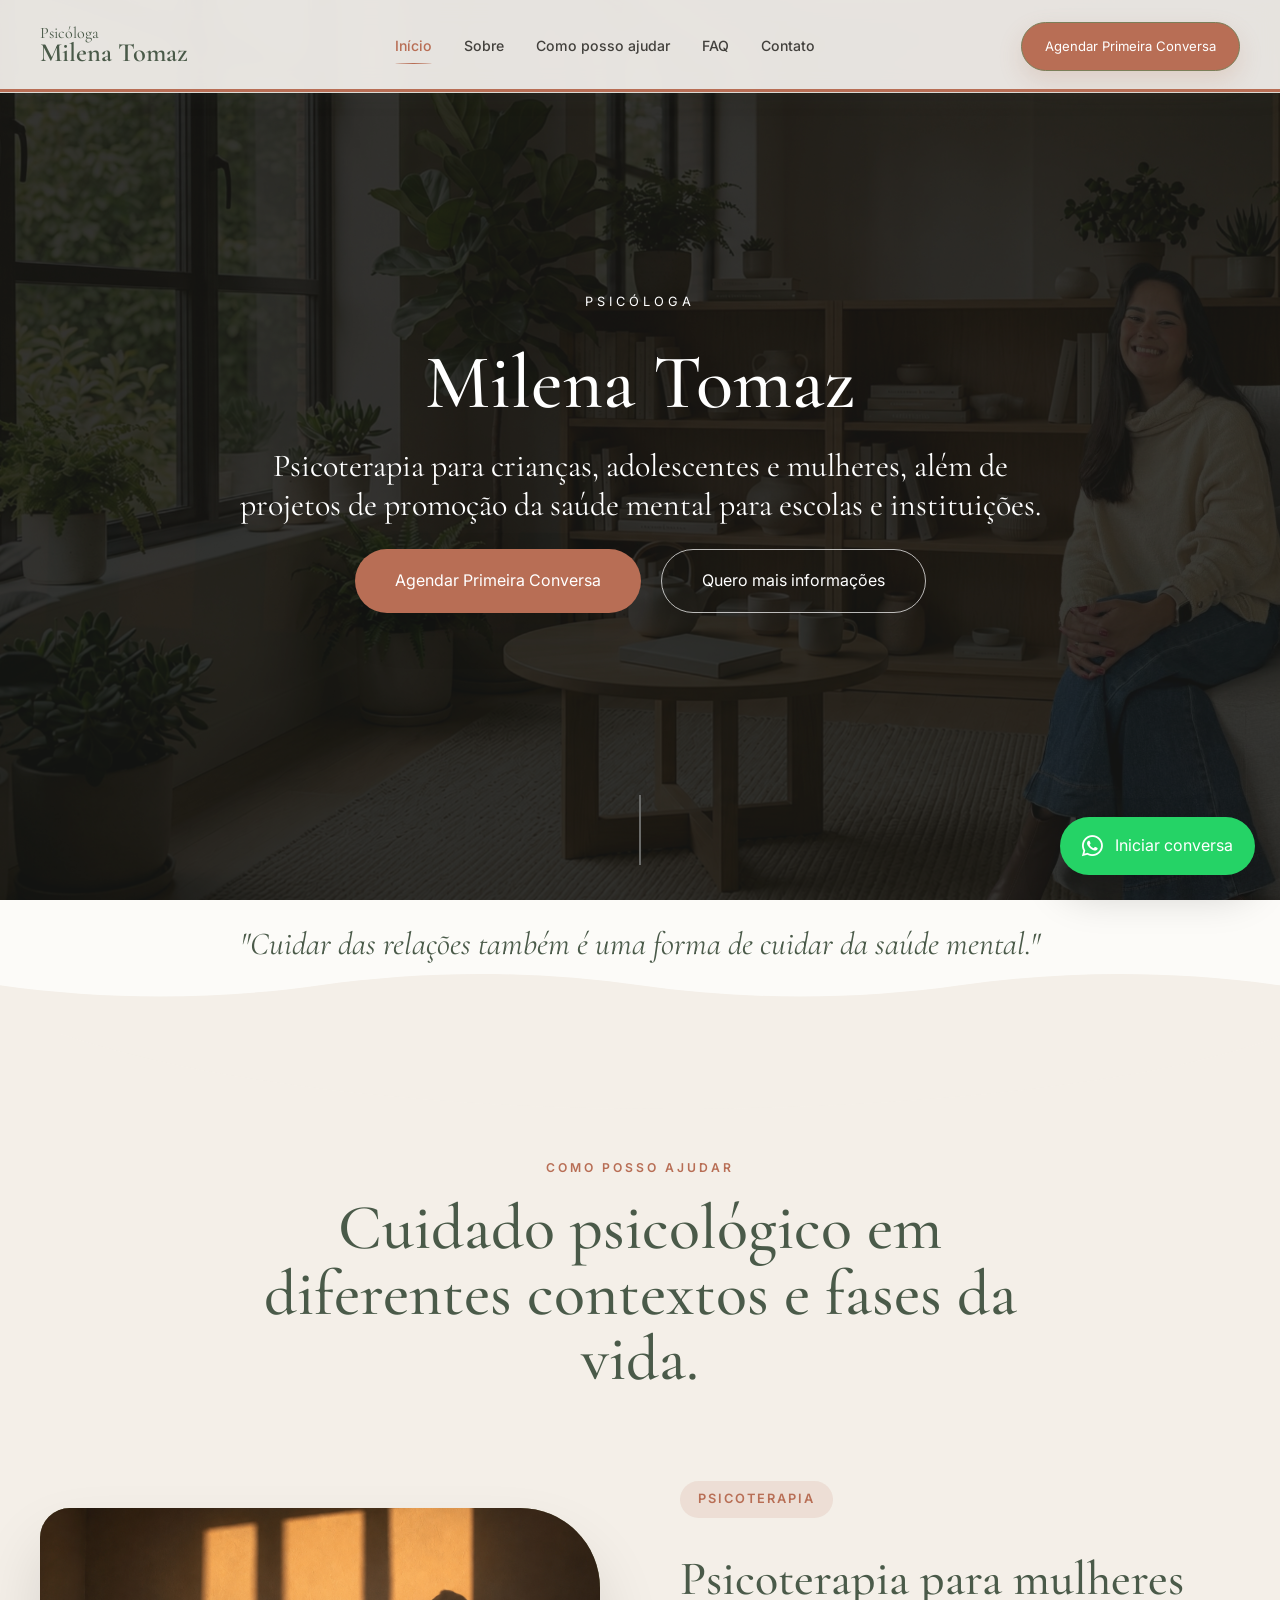
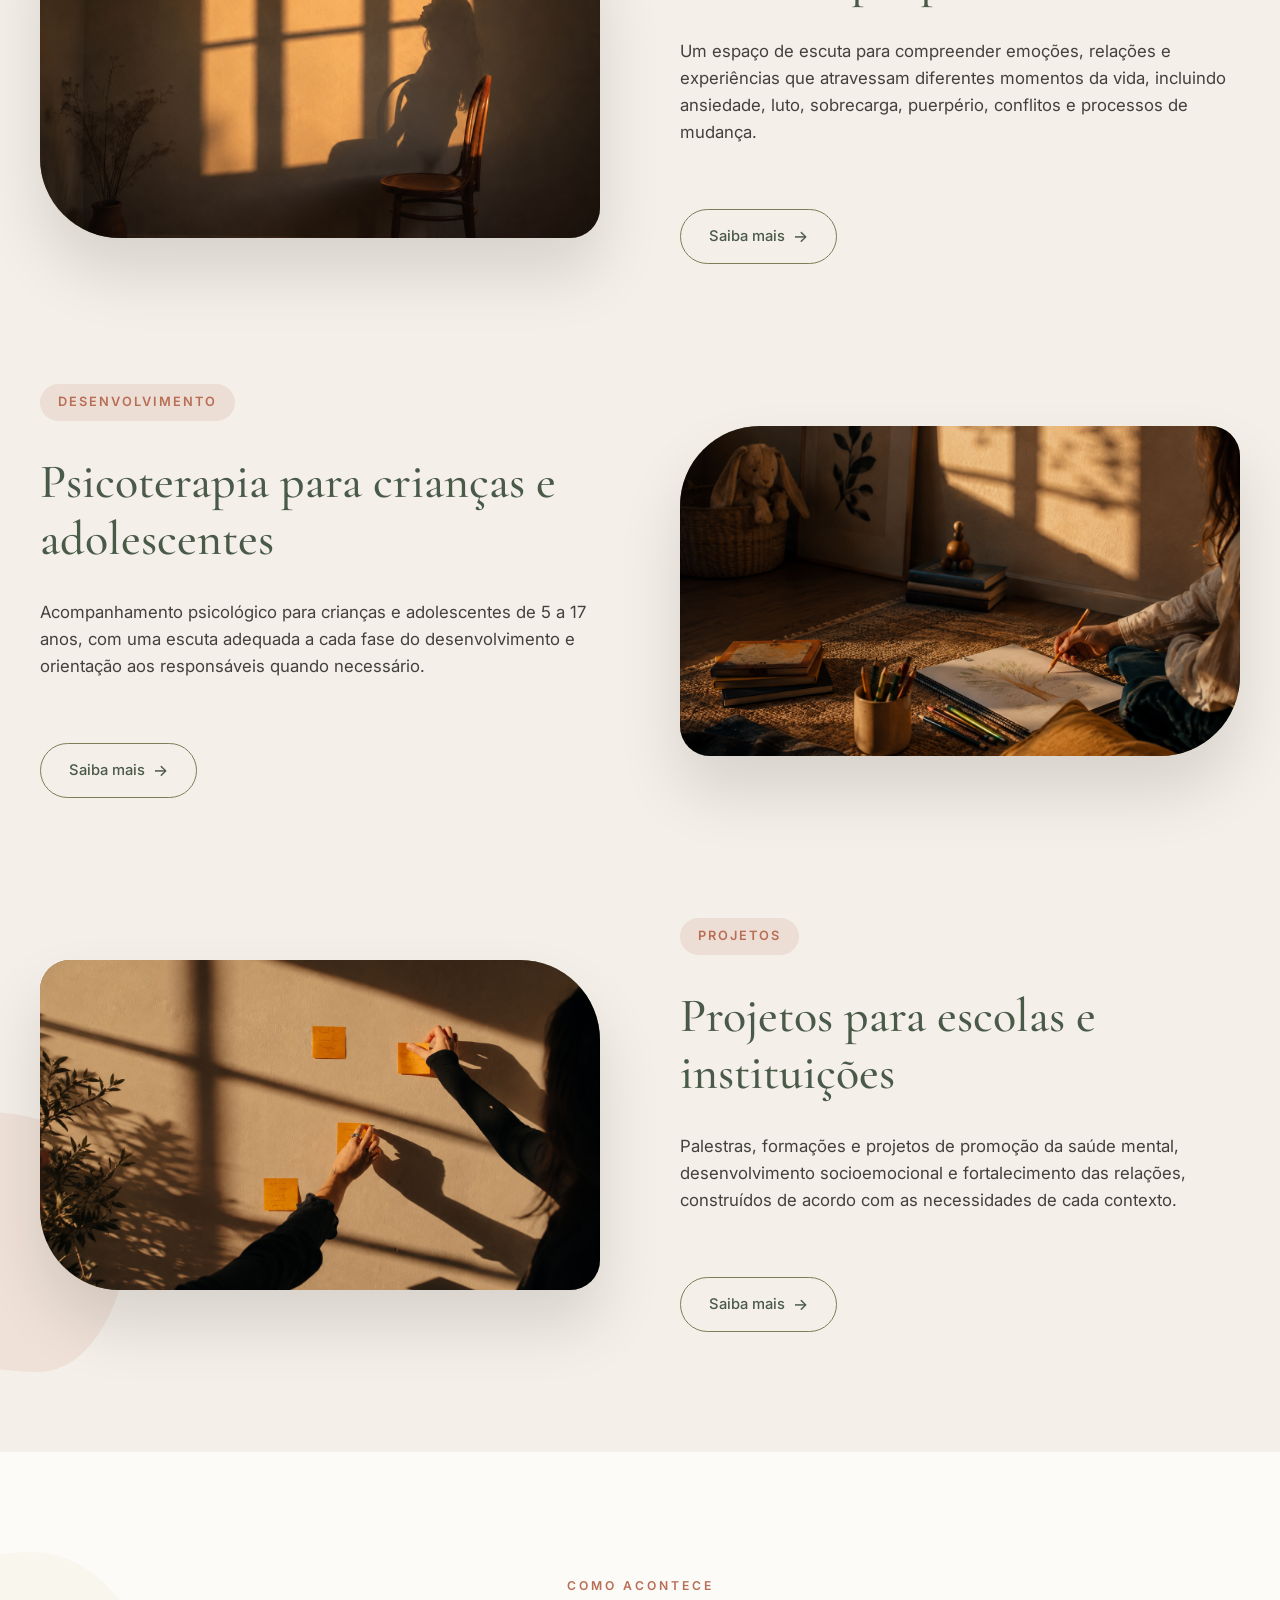
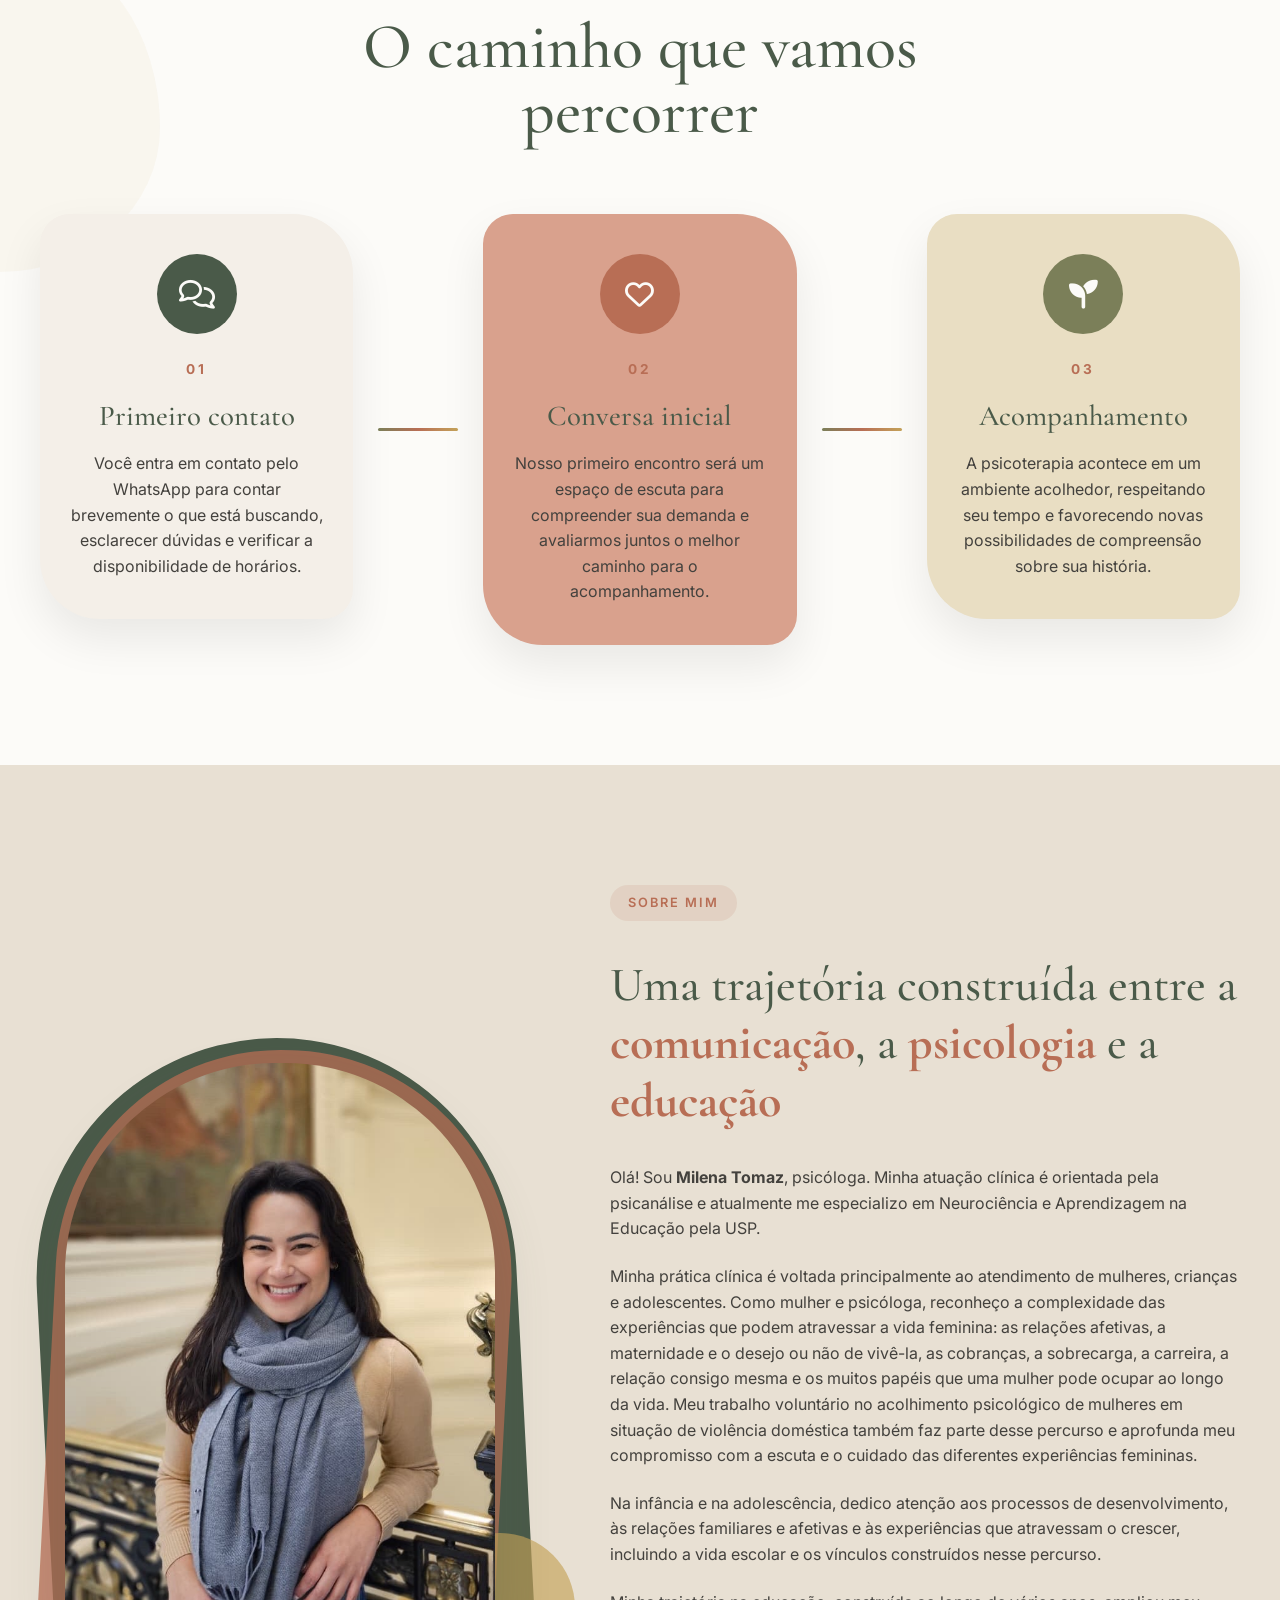
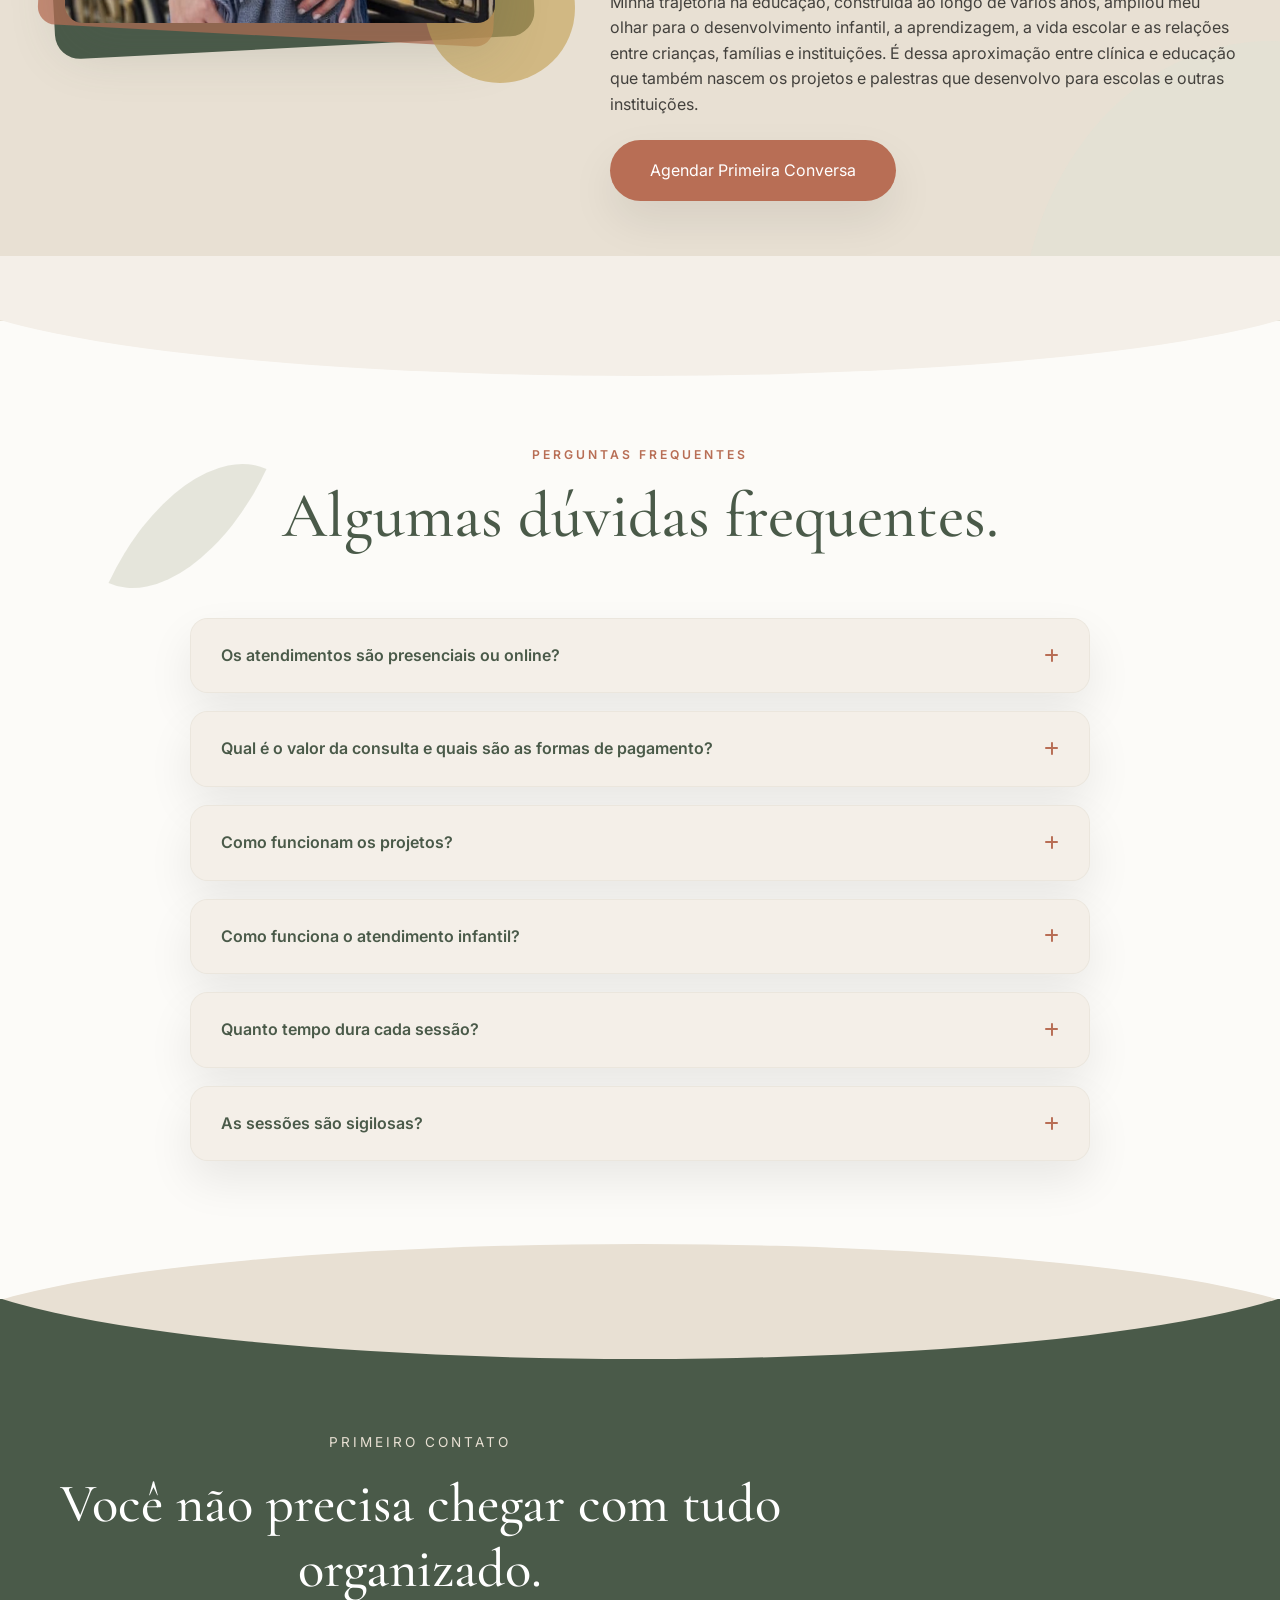
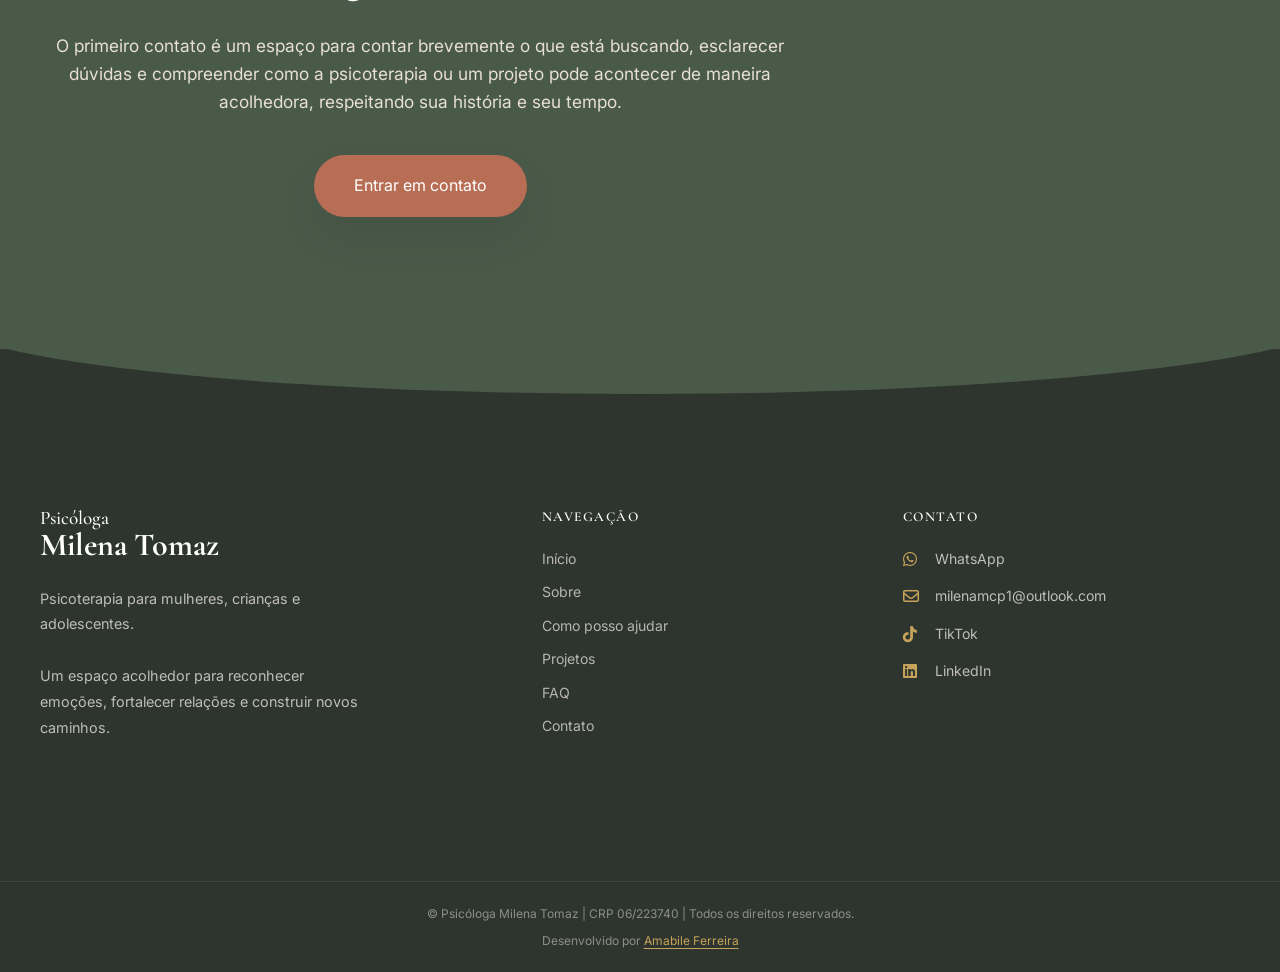
==== commit d2826c2e: "Atualiza conteúdo, botões de WhatsApp, hero de crianças e faz revisão geral do código - Padroniza to" ====
--- a/index.html
+++ b/index.html
@@ -1,1140 +1,1117 @@
-<!DOCTYPE html>
-<html lang="pt-BR">
-
-<head>
-
-    <!-- ======================================================
-         METADADOS
-    ======================================================= -->
-
-    <meta charset="UTF-8">
-
-    <meta name="viewport" content="width=device-width, initial-scale=1.0">
-
-    <title>
-        Milena Tomaz | Psicoterapia para Crianças, Adolescentes e Mulheres
-    </title>
-
-    <meta name="description"
-        content="Psicóloga Milena Tomaz. Psicoterapia para mulheres, crianças e adolescentes. Atendimento presencial e online.">
-
-    <meta name="keywords"
-        content="psicóloga, psicoterapia, psicóloga Santo André, psicóloga infantil, psicóloga mulheres, psicóloga adolescentes">
-
-    <meta name="author" content="Milena Tomaz">
-
-    <!-- ======================================================
-         SEO / REDES SOCIAIS
-    ======================================================= -->
-
-    <meta property="og:title" content="Psicóloga Milena Tomaz">
-
-    <meta property="og:description"
-        content="Um espaço de escuta para reconhecer e compreender emoções, relações e experiências.">
-
-    <meta property="og:type" content="website">
-
-    <!-- ======================================================
-         GOOGLE FONTS
-    ======================================================= -->
-
-    <link rel="preconnect" href="https://fonts.googleapis.com">
-
-    <link rel="preconnect" href="https://fonts.gstatic.com" crossorigin>
-
-    <link
-        href="https://fonts.googleapis.com/css2?family=Cormorant+Garamond:wght@400;500;600;700&family=Inter:wght@300;400;500;600&display=swap"
-        rel="stylesheet">
-
-    <!-- ======================================================
-         ÍCONES
-    ======================================================= -->
-
-    <link rel="stylesheet" href="https://cdnjs.cloudflare.com/ajax/libs/font-awesome/6.6.0/css/all.min.css">
-
-    <!-- ======================================================
-         CSS
-    ======================================================= -->
-
-    <link rel="stylesheet" href="style.css">
-
-</head>
-
-
-<body>
-
-    <!-- ======================================================
-         BOTÃO FLUTUANTE WHATSAPP
-    ======================================================= -->
-
-    <a href="https://wa.me/5500000000000" class="whatsapp" target="_blank" rel="noopener noreferrer"
-        aria-label="Iniciar conversa pelo WhatsApp">
-        <i class="fa-brands fa-whatsapp"></i>
-
-        <span>
-            Iniciar conversa
-        </span>
-    </a>
-
-
-    <!-- ======================================================
-         HEADER
-    ======================================================= -->
-
-    <header id="header">
-
-        <div class="container">
-
-            <!-- LOGO -->
-
-            <a href="index.html" class="logo">
-
-                Psicóloga
-
-                <strong>
-                    Milena Tomaz
-                </strong>
-
-            </a>
-
-
-            <!-- MENU DESKTOP -->
-
-            <nav aria-label="Navegação principal">
-
-                <div class="menu">
-
-                    <a href="#home">
-                        Início
-                    </a>
-
-                    <a href="#sobre">
-                        Sobre
-                    </a>
-
-                    <a href="#servicos">
-                        Como posso ajudar
-                    </a>
-
-                    <a href="#faq">
-                        FAQ
-                    </a>
-
-                    <a href="#contato">
-                        Contato
-                    </a>
-
-                </div>
-
-            </nav>
-
-
-            <!-- BOTÃO PRINCIPAL -->
-
-            <a href="#contato" class="btn-header">
-                Agendar Consulta
-            </a>
-
-
-            <!-- MENU MOBILE -->
-
-            <button class="menu-mobile" id="menu-mobile" type="button" aria-label="Abrir Menu"
-                aria-controls="mobile-nav" aria-expanded="false">
-
-                <span></span>
-                <span></span>
-                <span></span>
-
-            </button>
-
-        </div>
-
-    </header>
-
-
-    <!-- ======================================================
-         MENU MOBILE
-    ======================================================= -->
-
-    <nav class="mobile-nav" id="mobile-nav" aria-label="Navegação mobile">
-
-        <a href="#home">
-            Início
-        </a>
-
-        <a href="#sobre">
-            Sobre
-        </a>
-
-        <a href="#servicos">
-            Como posso ajudar
-        </a>
-
-        <a href="#faq">
-            FAQ
-        </a>
-
-        <a href="#contato">
-            Contato
-        </a>
-
-    </nav>
-
-
-    <!-- ======================================================
-         HERO
-    ======================================================= -->
-
-    <section class="hero parallax" id="home" aria-label="Apresentação">
-
-        <!-- CAMADA ESCURA SOBRE A IMAGEM -->
-
-        <div class="overlay"></div>
-
-
-        <!-- CONTEÚDO DO HERO -->
-
-        <div class="hero-content">
-
-            <span class="subtitle">
-                Psicóloga
-            </span>
-
-
-            <h1>
-                Milena Tomaz
-            </h1>
-
-
-            <h2>
-                Psicoterapia para crianças, adolescentes e mulheres,
-                além de projetos de promoção da saúde mental para
-                escolas e instituições.
-            </h2>
-
-
-            <div class="hero-buttons">
-
-                <a href="#contato" class="btn">
-                    Agendar Primeira Conversa
-                </a>
-
-
-                <a href="#servicos" class="btn-outline">
-                    Quero mais informações
-                </a>
-
-            </div>
-
-        </div>
-
-
-        <!-- INDICADOR DE ROLAGEM -->
-
-        <div class="scroll-indicator" aria-hidden="true">
-            <span></span>
-        </div>
-
-    </section>
-
-
-    <!-- ======================================================
-         FRASE DE DESTAQUE
-    ======================================================= -->
-
-    <section class="quote wave-top">
-
-        <div class="container">
-
-            <p>
-                "Cuidar das relações também é uma forma
-                de cuidar da saúde mental."
-            </p>
-
-        </div>
-
-    </section>
-
-    </section>
-
-
-    <!-- ======================================================
-     TRANSIÇÃO EM ONDA
-======================================================= -->
-
-    <div class="wave-transition" aria-hidden="true">
-
-        <svg viewBox="0 0 1440 100" preserveAspectRatio="none" xmlns="http://www.w3.org/2000/svg">
-
-            <path d="M0,35
-               C120,55 240,55 360,35
-               C480,15 600,15 720,35
-               C840,55 960,55 1080,35
-               C1200,15 1320,15 1440,35
-               L1440,100
-               L0,100
-               Z">
-            </path>
-
-        </svg>
-
-    </div>
-
-
-    <!-- ======================================================
-     COMO POSSO AJUDAR
-======================================================= -->
-
-    <section class="services wave-section" id="servicos">
-
-        <div class="container">
-
-
-            <!-- TÍTULO DA SEÇÃO -->
-
-            <div class="section-title reveal">
-
-                <span>
-                    Como posso ajudar
-                </span>
-
-
-                <h2>
-                    Atendimento psicológico em diferentes fases da vida e com projetos de promoção da saúde mental para
-                    escolas e instituições.
-                </h2>
-
-            </div>
-
-
-            <!-- ==================================================
-                 PSICOTERAPIA PARA MULHERES
-            =================================================== -->
-
-            <article class="service-block reveal">
-
-                <div class="service-image">
-
-                    <img src="img/mulheres.png" alt="Psicoterapia para mulheres">
-
-                </div>
-
-
-                <div class="service-text">
-
-                    <span class="section-tag">
-                        Psicoterapia
-                    </span>
-
-
-                    <h2>
-                        Psicoterapia para Mulheres
-                    </h2>
-
-
-                    <p>
-                        Um espaço de escuta para compreender emoções, relações e experiências
-                        que atravessam diferentes momentos da vida, como ansiedade, luto, sobrecarga,
-                        puerpério, conflitos e processos de mudança.
-                    </p>
-
-                    <a href="psicoterapia-mulheres.html" class="service-more">
-                        Saiba mais
-                    </a>
-
-                </div>
-
-            </article>
-
-
-            <!-- ==================================================
-                 PSICOTERAPIA PARA CRIANÇAS E ADOLESCENTES
-            =================================================== -->
-
-            <article class="service-block reverse reveal">
-
-                <div class="service-image">
-
-                    <img src="img/criancas.png" alt="Psicoterapia para crianças e adolescentes">
-
-                </div>
-
-
-                <div class="service-text">
-
-                    <span class="section-tag">
-                        Desenvolvimento
-                    </span>
-
-
-                    <h2>
-                        Psicoterapia para Crianças e Adolescentes
-                    </h2>
-
-
-                    <p>
-                        Acompanhamento psicológico para crianças e
-                        adolescentes de 7 a 17 anos, com uma escuta
-                        adequada a cada fase do desenvolvimento e orientação
-                        aos responsáveis quando necessário.
-                    </p>
-
-                    <a href="psicoterapia-criancas-adolescentes.html" class="service-more">
-                        Saiba mais
-                    </a>
-
-                </div>
-
-            </article>
-
-
-            <!-- ==================================================
-                 PROJETOS PARA ESCOLAS E INSTITUIÇÕES
-            =================================================== -->
-
-            <article class="service-block reveal" id="projetos">
-
-                <div class="service-image">
-
-                    <img src="img/escolas.png" alt="Projetos de promoção da saúde mental para escolas e instituições">
-
-                </div>
-
-
-                <div class="service-text">
-
-                    <span class="section-tag">
-                        Projetos
-                    </span>
-
-
-                    <h2>
-                        Projetos para Escolas e Instituições
-                    </h2>
-
-
-                    <p>
-                        Palestras, formações e projetos de promoção da saúde
-                        mental, desenvolvimento socioemocional e fortalecimento
-                        das relações, construídos de acordo com as necessidades de
-                        cada contexto.
-                    </p>
-
-                    <a href="projetos-escolares-institucionais.html" class="service-more">
-                        Saiba mais
-                    </a>
-
-                </div>
-
-            </article>
-
-        </div>
-
-    </section>
-
-
-    <!-- ======================================================
-         LINHA DO TEMPO
-    ======================================================= -->
-
-    <section class="timeline reveal">
-
-        <div class="container">
-
-
-            <!-- TÍTULO -->
-
-            <div class="section-title">
-
-                <span>
-                    Como acontece
-                </span>
-
-
-                <h2>
-                    O caminho que
-                    vamos percorrer
-                </h2>
-
-            </div>
-
-
-            <!-- ETAPAS -->
-
-            <div class="timeline-wrapper">
-
-
-                <!-- ETAPA 01 -->
-
-                <article class="timeline-item">
-
-                    <div class="timeline-icon">
-
-                        <i class="fa-regular fa-comments"></i>
-
-                    </div>
-
-
-                    <span class="timeline-number">
-                        01
-                    </span>
-
-
-                    <h3>
-                        Primeiro contato
-                    </h3>
-
-
-                    <p>
-                        Você entra em contato pelo WhatsApp
-                        para contar brevemente o que está
-                        buscando, esclarecer dúvidas e verificar a disponibilidade de horários.
-                    </p>
-
-                </article>
-
-
-                <!-- LINHA -->
-
-                <div class="timeline-line" aria-hidden="true"></div>
-
-
-                <!-- ETAPA 02 -->
-
-                <article class="timeline-item">
-
-                    <div class="timeline-icon">
-
-                        <i class="fa-regular fa-heart"></i>
-
-                    </div>
-
-
-                    <span class="timeline-number">
-                        02
-                    </span>
-
-
-                    <h3>
-                        Conversa inicial
-                    </h3>
-
-
-                    <p>
-                        Nosso primeiro encontro será um espaço
-                        de escuta para compreender sua demanda
-                        e avaliarmos juntos o melhor caminho para o
-                        acompanhamento.
-                    </p>
-
-                </article>
-
-
-                <!-- LINHA -->
-
-                <div class="timeline-line" aria-hidden="true"></div>
-
-
-                <!-- ETAPA 03 -->
-
-                <article class="timeline-item">
-
-                    <div class="timeline-icon">
-
-                        <i class="fa-solid fa-seedling"></i>
-
-                    </div>
-
-
-                    <span class="timeline-number">
-                        03
-                    </span>
-
-
-                    <h3>
-                        Acompanhamento
-                    </h3>
-
-
-                    <p>
-                        A psicoterapia acontece em um ambiente
-                        acolhedor, respeitando seu tempo e
-                        favorecendo novas possibilidades de
-                        compreensão sobre sua história.
-                    </p>
-
-                </article>
-
-            </div>
-
-        </div>
-
-    </section>
-
-
-    <!-- ======================================================
-         SOBRE MIM
-    ======================================================= -->
-
-    <section class="about wave-section reveal" id="sobre">
-
-        <div class="container about-container">
-
-
-            <!-- FOTO -->
-
-            <div class="about-image">
-
-                <div class="about-shape" aria-hidden="true"></div>
-
-
-                <img src="img/milena-tomaz.jpeg" alt="Psicóloga Milena Tomaz">
-
-            </div>
-
-
-            <!-- CONTEÚDO -->
-
-            <div class="about-content">
-
-                <span class="section-tag">
-                    Sobre mim
-                </span>
-
-
-                <h2>
-                    Uma trajetória construída entre a <strong style="color: #B86E55;">Comunicação</strong>, a <strong
-                        style="color: #B86E55;">Psicologia</strong> e a <strong
-                        style="color: #B86E55;">Educação</strong>
-                </h2>
-
-
-                <p>
-                    Olá! Sou
-                    <strong>Milena Tomaz</strong>,
-                    psicóloga, atuo a partir da Psicanálise e
-                    atualmente me especializo em Neurociência
-                    e Aprendizagem na Educação pela USP.
-                </p>
-
-
-                <p>
-                    Minha trajetória reúne clínica, educação,
-                    desenvolvimento humano e mais de nove anos
-                    de experiência no ambiente corporativo.
-                    Essa vivência me trouxe uma compreensão
-                    concreta sobre as pressões por desempenho,
-                    a sobrecarga, as relações de trabalho e
-                    mudanças profissionais.
-                </p>
-
-
-                <p>
-                    Também desenvolvo projetos e palestras
-                    voltados à saúde emocional em escolas,
-                    empresas e instituições, articulando
-                    Psicologia, aprendizagem e os diferentes
-                    contextos em que as pessoas se desenvolvem.
-                </p>
-
-
-                <p>
-                    Além da atuação profissional, realizo trabalho
-                    voluntário com mulheres vítimas de violência
-                    doméstica em situação de vulnerabilidade
-                    econômica e social.
-                </p>
-
-
-                <blockquote>
-                    "A psicoterapia não busca oferecer
-                    respostas prontas, mas construir,
-                    junto com cada pessoa, novos
-                    significados para sua história."
-                </blockquote>
-
-
-                <a href="#contato" class="btn">
-                    Agendar Consulta
-                </a>
-
-            </div>
-
-        </div>
-
-    </section>
-
-
-    <!-- ======================================================
-         FAQ
-    ======================================================= -->
-
-    <section class="faq wave-section reveal" id="faq">
-
-        <div class="container">
-
-
-            <!-- TÍTULO -->
-
-            <div class="section-title">
-
-                <span>
-                    Perguntas Frequentes
-                </span>
-
-
-                <h2>
-                    Algumas dúvidas
-                    frequentes.
-                </h2>
-
-            </div>
-
-
-            <!-- ACORDEÃO -->
-
-            <div class="accordion">
-
-
-                <!-- ==================================================
-                     FAQ 01
-                =================================================== -->
-
-                <div class="accordion-item">
-
-                    <button class="accordion-header" type="button">
-
-                        Atendimento online
-
-                        <i class="fa-solid fa-plus"></i>
-
-                    </button>
-
-
-                    <div class="accordion-content">
-
-                        <p>
-                            Os atendimentos podem ser realizados
-                            de forma online, garantindo acolhimento,
-                            sigilo e qualidade em todo o processo
-                            terapêutico.
-                        </p>
-
-                    </div>
-
-                </div>
-
-
-                <!-- ==================================================
-                     FAQ 02
-                =================================================== -->
-
-                <div class="accordion-item">
-
-                    <button class="accordion-header" type="button">
-
-                        Qual é o valor da consulta?
-
-                        <i class="fa-solid fa-plus"></i>
-
-                    </button>
-
-
-                    <div class="accordion-content">
-
-                        <p>
-                            Os valores são informados durante o
-                            primeiro contato, considerando o tipo
-                            de atendimento e suas necessidades.
-                        </p>
-
-                    </div>
-
-                </div>
-
-
-                <!-- ==================================================
-                     FAQ 03
-                =================================================== -->
-
-                <div class="accordion-item">
-
-                    <button class="accordion-header" type="button">
-
-                        Atende convênios?
-
-                        <i class="fa-solid fa-plus"></i>
-
-                    </button>
-
-
-                    <div class="accordion-content">
-
-                        <p>
-                            Atualmente os atendimentos são
-                            particulares. Caso seja possível,
-                            é fornecido recibo para solicitação
-                            de reembolso.
-                        </p>
-
-                    </div>
-
-                </div>
-
-
-                <!-- ==================================================
-                     FAQ 04
-                =================================================== -->
-
-                <div class="accordion-item">
-
-                    <button class="accordion-header" type="button">
-
-                        Como funcionam os projetos?
-
-                        <i class="fa-solid fa-plus"></i>
-
-                    </button>
-
-
-                    <div class="accordion-content">
-
-                        <p>
-                            Os projetos são planejados conforme
-                            as necessidades de cada instituição,
-                            podendo incluir palestras, oficinas,
-                            rodas de conversa e ações voltadas
-                            à promoção da saúde mental.
-                        </p>
-
-                    </div>
-
-                </div>
-
-
-                <!-- ==================================================
-                     FAQ 05
-                =================================================== -->
-
-                <div class="accordion-item">
-
-                    <button class="accordion-header" type="button">
-
-                        Como funciona o atendimento infantil?
-
-                        <i class="fa-solid fa-plus"></i>
-
-                    </button>
-
-
-                    <div class="accordion-content">
-
-                        <p>
-                            O acompanhamento considera a fase
-                            do desenvolvimento da criança,
-                            utilizando recursos adequados e
-                            mantendo diálogo com a família
-                            sempre que necessário.
-                        </p>
-
-                    </div>
-
-                </div>
-
-
-                <!-- ==================================================
-                     FAQ 06
-                =================================================== -->
-
-                <div class="accordion-item">
-
-                    <button class="accordion-header" type="button">
-
-                        Quanto tempo dura cada sessão?
-
-                        <i class="fa-solid fa-plus"></i>
-
-                    </button>
-
-
-                    <div class="accordion-content">
-
-                        <p>
-                            As sessões possuem duração aproximada
-                            de cinquenta minutos.
-                        </p>
-
-                    </div>
-
-                </div>
-
-
-                <!-- ==================================================
-                     FAQ 07
-                =================================================== -->
-
-                <div class="accordion-item">
-
-                    <button class="accordion-header" type="button">
-
-                        As sessões são sigilosas?
-
-                        <i class="fa-solid fa-plus"></i>
-
-                    </button>
-
-
-                    <div class="accordion-content">
-
-                        <p>
-                            Sim. Todo atendimento segue
-                            rigorosamente o Código de Ética
-                            Profissional da Psicologia,
-                            preservando a confidencialidade
-                            das informações compartilhadas.
-                        </p>
-
-                    </div>
-
-                </div>
-
-            </div>
-
-        </div>
-
-    </section>
-
-
-    <!-- ======================================================
-         CHAMADA FINAL
-    ======================================================= -->
-
-    <section class="cta-final" id="contato">
-
-        <!-- IMAGEM / CAMADA DE FUNDO -->
-
-        <div class="cta-overlay" aria-hidden="true"></div>
-
-
-        <div class="container">
-
-            <div class="cta-content">
-
-                <span>
-                    Primeiro contato
-                </span>
-
-
-                <h2>
-                    Você não precisa chegar
-                    com tudo organizado.
-                </h2>
-
-
-                <p>
-                    O primeiro contato é um espaço para contar
-                    brevemente o que está buscando, esclarecer
-                    dúvidas e compreender como a psicoterapia
-                    ou um projeto pode acontecer de maneira
-                    acolhedora, respeitando sua história e
-                    seu tempo.
-                </p>
-
-
-                <a href="https://wa.me/5500000000000" target="_blank" rel="noopener noreferrer" class="btn">
-                    Entrar em contato
-                </a>
-
-            </div>
-
-        </div>
-
-    </section>
-
-
-    <!-- ======================================================
-         RODAPÉ
-    ======================================================= -->
-
-    <footer class="footer">
-
-        <div class="container footer-grid">
-
-
-            <!-- ==================================================
-                 MARCA
-            =================================================== -->
-
-            <div class="footer-brand">
-
-                <h3>
-
-                    Psicóloga
-
-                    <strong>
-                        Milena Tomaz
-                    </strong>
-
-                </h3>
-
-
-                <p>
-                    Psicoterapia para mulheres,
-                    crianças e adolescentes.
-
-                    <br><br>
-
-                    Um espaço acolhedor para
-                    reconhecer emoções,
-                    fortalecer relações
-                    e construir novos caminhos.
-                </p>
-
-            </div>
-
-
-            <!-- ==================================================
-                 NAVEGAÇÃO
-            =================================================== -->
-
-            <div class="footer-links">
-
-                <h4>
-                    Navegação
-                </h4>
-
-
-                <div class="footer-menu">
-
-                    <a href="#home">
-                        Início
-                    </a>
-
-                    <a href="#sobre">
-                        Sobre
-                    </a>
-
-                    <a href="#servicos">
-                        Como posso ajudar
-                    </a>
-
-                    <a href="#projetos">
-                        Projetos
-                    </a>
-
-                    <a href="#faq">
-                        FAQ
-                    </a>
-
-                    <a href="#contato">
-                        Contato
-                    </a>
-
-                </div>
-
-            </div>
-
-
-            <!-- ==================================================
-                 CONTATOS
-            =================================================== -->
-
-            <div class="footer-contact">
-
-                <h4>
-                    Contato
-                </h4>
-
-
-                <div class="footer-contact-list">
-
-                    <div class="footer-contact-item">
-
-                        <i class="fa-brands fa-whatsapp"></i>
-
-                        <a href="https://wa.me/5500000000000" target="_blank" rel="noopener noreferrer">
-                            WhatsApp
-                        </a>
-
-                    </div>
-
-
-                    <div class="footer-contact-item">
-
-                        <i class="fa-regular fa-envelope"></i>
-
-                        <a href="mailto:contato@psimilenatomaz.com.br">
-                            contato@psimilenatomaz.com.br
-                        </a>
-
-                    </div>
-
-
-                    <div class="footer-contact-item">
-
-                        <i class="fa-brands fa-instagram"></i>
-
-                        <a href="#" target="_blank" rel="noopener noreferrer">
-                            Instagram
-                        </a>
-
-                    </div>
-
-
-                    <div class="footer-contact-item">
-
-                        <i class="fa-brands fa-tiktok"></i>
-
-                        <a href="#" target="_blank" rel="noopener noreferrer">
-                            TikTok
-                        </a>
-
-                    </div>
-
-
-                    <div class="footer-contact-item">
-
-                        <i class="fa-brands fa-linkedin"></i>
-
-                        <a href="#" target="_blank" rel="noopener noreferrer">
-                            LinkedIn
-                        </a>
-
-                    </div>
-
-                </div>
-
-            </div>
-
-        </div>
-
-
-        <!-- ==================================================
-             RODAPÉ INFERIOR
-        =================================================== -->
-
-        <div class="footer-bottom">
-
-            <div class="container">
-
-                <p>
-                    © 2026 Psicóloga Milena Tomaz.
-                    Todos os direitos reservados.
-                </p>
-
-            </div>
-
-        </div>
-
-    </footer>
-
-
-    <!-- ======================================================
-         JAVASCRIPT
-    ======================================================= -->
-
-    <script src="script.js"></script>
-
-</body>
-
+<!DOCTYPE html>
+<html lang="pt-BR">
+
+<head>
+
+    <!-- ======================================================
+         METADADOS
+    ======================================================= -->
+
+    <meta charset="UTF-8">
+
+    <meta name="viewport" content="width=device-width, initial-scale=1.0">
+
+    <title>
+        Milena Tomaz | Psicoterapia para Crianças, Adolescentes e Mulheres
+    </title>
+
+    <meta name="description"
+        content="Psicóloga Milena Tomaz. Psicoterapia para mulheres, crianças e adolescentes. Atendimento presencial e online.">
+
+    <meta name="keywords"
+        content="psicóloga, psicoterapia, psicóloga Santo André, psicóloga infantil, psicóloga mulheres, psicóloga adolescentes">
+
+    <meta name="author" content="Milena Tomaz">
+
+    <!-- ======================================================
+         SEO / REDES SOCIAIS
+    ======================================================= -->
+
+    <meta property="og:title" content="Psicóloga Milena Tomaz">
+
+    <meta property="og:description"
+        content="Um espaço de escuta para reconhecer e compreender emoções, relações e experiências.">
+
+    <meta property="og:type" content="website">
+
+    <!-- ======================================================
+         GOOGLE FONTS
+    ======================================================= -->
+
+    <link rel="preconnect" href="https://fonts.googleapis.com">
+
+    <link rel="preconnect" href="https://fonts.gstatic.com" crossorigin>
+
+    <link
+        href="https://fonts.googleapis.com/css2?family=Cormorant+Garamond:wght@400;500;600;700&family=Inter:wght@300;400;500;600&display=swap"
+        rel="stylesheet">
+
+    <!-- ======================================================
+         ÍCONES
+    ======================================================= -->
+
+    <link rel="stylesheet" href="https://cdnjs.cloudflare.com/ajax/libs/font-awesome/6.6.0/css/all.min.css">
+
+    <!-- ======================================================
+         CSS
+    ======================================================= -->
+
+    <link rel="stylesheet" href="style.css">
+
+</head>
+
+
+<body>
+
+    <!-- ======================================================
+         BOTÃO FLUTUANTE WHATSAPP
+    ======================================================= -->
+
+    <a href="https://wa.me/5511981116469" class="whatsapp" target="_blank" rel="noopener noreferrer"
+        aria-label="Iniciar conversa pelo WhatsApp">
+        <i class="fa-brands fa-whatsapp"></i>
+
+        <span>
+            Iniciar conversa
+        </span>
+    </a>
+
+
+    <!-- ======================================================
+         HEADER
+    ======================================================= -->
+
+    <header id="header">
+
+        <div class="container">
+
+            <!-- LOGO -->
+
+            <a href="index.html" class="logo">
+
+                Psicóloga
+
+                <strong>
+                    Milena Tomaz
+                </strong>
+
+            </a>
+
+
+            <!-- MENU DESKTOP -->
+
+            <nav aria-label="Navegação principal">
+
+                <div class="menu">
+
+                    <a href="#home">
+                        Início
+                    </a>
+
+                    <a href="#sobre">
+                        Sobre
+                    </a>
+
+                    <a href="#servicos">
+                        Como posso ajudar
+                    </a>
+
+                    <a href="#faq">
+                        FAQ
+                    </a>
+
+                    <a href="#contato">
+                        Contato
+                    </a>
+
+                </div>
+
+            </nav>
+
+
+            <!-- BOTÃO PRINCIPAL -->
+
+            <a href="https://wa.me/5511981116469" class="btn-header" target="_blank" rel="noopener noreferrer">
+                Agendar Primeira Conversa
+            </a>
+
+
+            <!-- MENU MOBILE -->
+
+            <button class="menu-mobile" id="menu-mobile" type="button" aria-label="Abrir Menu"
+                aria-controls="mobile-nav" aria-expanded="false">
+
+                <span></span>
+                <span></span>
+                <span></span>
+
+            </button>
+
+        </div>
+
+    </header>
+
+
+    <!-- ======================================================
+         MENU MOBILE
+    ======================================================= -->
+
+    <nav class="mobile-nav" id="mobile-nav" aria-label="Navegação mobile">
+
+        <a href="#home">
+            Início
+        </a>
+
+        <a href="#sobre">
+            Sobre
+        </a>
+
+        <a href="#servicos">
+            Como posso ajudar
+        </a>
+
+        <a href="#faq">
+            FAQ
+        </a>
+
+        <a href="#contato">
+            Contato
+        </a>
+
+    </nav>
+
+
+    <!-- ======================================================
+         HERO
+    ======================================================= -->
+
+    <section class="hero parallax" id="home" aria-label="Apresentação">
+
+        <!-- CAMADA ESCURA SOBRE A IMAGEM -->
+
+        <div class="overlay"></div>
+
+
+        <!-- CONTEÚDO DO HERO -->
+
+        <div class="hero-content">
+
+            <span class="subtitle">
+                Psicóloga
+            </span>
+
+
+            <h1>
+                Milena Tomaz
+            </h1>
+
+
+            <h2>
+                Psicoterapia para crianças, adolescentes e mulheres,
+                além de projetos de promoção da saúde mental para
+                escolas e instituições.
+            </h2>
+
+
+            <div class="hero-buttons">
+
+                <a href="https://wa.me/5511981116469" class="btn" target="_blank" rel="noopener noreferrer">
+                    Agendar Primeira Conversa
+                </a>
+
+
+                <a href="#servicos" class="btn-outline">
+                    Quero mais informações
+                </a>
+
+            </div>
+
+        </div>
+
+
+        <!-- INDICADOR DE ROLAGEM -->
+
+        <div class="scroll-indicator" aria-hidden="true">
+            <span></span>
+        </div>
+
+    </section>
+
+
+    <!-- ======================================================
+         FRASE DE DESTAQUE
+    ======================================================= -->
+
+    <section class="quote wave-top">
+
+        <div class="container">
+
+            <p>
+                "Cuidar das relações também é uma forma
+                de cuidar da saúde mental."
+            </p>
+
+        </div>
+
+    </section>
+
+
+    <!-- ======================================================
+     TRANSIÇÃO EM ONDA
+======================================================= -->
+
+    <div class="wave-transition" aria-hidden="true">
+
+        <svg viewBox="0 0 1440 100" preserveAspectRatio="none" xmlns="http://www.w3.org/2000/svg">
+
+            <path d="M0,35
+               C120,55 240,55 360,35
+               C480,15 600,15 720,35
+               C840,55 960,55 1080,35
+               C1200,15 1320,15 1440,35
+               L1440,100
+               L0,100
+               Z">
+            </path>
+
+        </svg>
+
+    </div>
+
+
+    <!-- ======================================================
+     COMO POSSO AJUDAR
+======================================================= -->
+
+    <section class="services wave-section" id="servicos">
+
+        <div class="container">
+
+
+            <!-- TÍTULO DA SEÇÃO -->
+
+            <div class="section-title reveal">
+
+                <span>
+                    Como posso ajudar
+                </span>
+
+
+                <h2>
+                    Cuidado psicológico em diferentes contextos e fases da vida.
+                </h2>
+
+            </div>
+
+
+            <!-- ==================================================
+                 PSICOTERAPIA PARA MULHERES
+            =================================================== -->
+
+            <article class="service-block reveal">
+
+                <div class="service-image">
+
+                    <img src="img/mulheres.png" alt="Psicoterapia para mulheres" loading="lazy" decoding="async">
+
+                </div>
+
+
+                <div class="service-text">
+
+                    <span class="section-tag">
+                        Psicoterapia
+                    </span>
+
+
+                    <h2>
+                        Psicoterapia para mulheres
+                    </h2>
+
+
+                    <p>
+                        Um espaço de escuta para compreender emoções, relações e experiências
+                        que atravessam diferentes momentos da vida, incluindo ansiedade, luto, sobrecarga,
+                        puerpério, conflitos e processos de mudança.
+                    </p>
+
+                    <a href="psicoterapia-mulheres.html" class="service-more">
+                        Saiba mais
+                    </a>
+
+                </div>
+
+            </article>
+
+
+            <!-- ==================================================
+                 PSICOTERAPIA PARA CRIANÇAS E ADOLESCENTES
+            =================================================== -->
+
+            <article class="service-block reverse reveal">
+
+                <div class="service-image">
+
+                    <img src="img/criancas.png" alt="Psicoterapia para crianças e adolescentes" loading="lazy" decoding="async">
+
+                </div>
+
+
+                <div class="service-text">
+
+                    <span class="section-tag">
+                        Desenvolvimento
+                    </span>
+
+
+                    <h2>
+                        Psicoterapia para crianças e adolescentes
+                    </h2>
+
+
+                    <p>
+                        Acompanhamento psicológico para crianças e
+                        adolescentes de 5 a 17 anos, com uma escuta
+                        adequada a cada fase do desenvolvimento e orientação
+                        aos responsáveis quando necessário.
+                    </p>
+
+                    <a href="psicoterapia-criancas-adolescentes.html" class="service-more">
+                        Saiba mais
+                    </a>
+
+                </div>
+
+            </article>
+
+
+            <!-- ==================================================
+                 PROJETOS PARA ESCOLAS E INSTITUIÇÕES
+            =================================================== -->
+
+            <article class="service-block reveal" id="projetos">
+
+                <div class="service-image">
+
+                    <img src="img/escolas.png" alt="Projetos de promoção da saúde mental para escolas e instituições" loading="lazy" decoding="async">
+
+                </div>
+
+
+                <div class="service-text">
+
+                    <span class="section-tag">
+                        Projetos
+                    </span>
+
+
+                    <h2>
+                        Projetos para escolas e instituições
+                    </h2>
+
+
+                    <p>
+                        Palestras, formações e projetos de promoção da saúde
+                        mental, desenvolvimento socioemocional e fortalecimento
+                        das relações, construídos de acordo com as necessidades de
+                        cada contexto.
+                    </p>
+
+                    <a href="projetos-escolares-institucionais.html" class="service-more">
+                        Saiba mais
+                    </a>
+
+                </div>
+
+            </article>
+
+        </div>
+
+    </section>
+
+
+    <!-- ======================================================
+         LINHA DO TEMPO
+    ======================================================= -->
+
+    <section class="timeline reveal">
+
+        <div class="container">
+
+
+            <!-- TÍTULO -->
+
+            <div class="section-title">
+
+                <span>
+                    Como acontece
+                </span>
+
+
+                <h2>
+                    O caminho que
+                    vamos percorrer
+                </h2>
+
+            </div>
+
+
+            <!-- ETAPAS -->
+
+            <div class="timeline-wrapper">
+
+
+                <!-- ETAPA 01 -->
+
+                <article class="timeline-item">
+
+                    <div class="timeline-icon">
+
+                        <i class="fa-regular fa-comments"></i>
+
+                    </div>
+
+
+                    <span class="timeline-number">
+                        01
+                    </span>
+
+
+                    <h3>
+                        Primeiro contato
+                    </h3>
+
+
+                    <p>
+                        Você entra em contato pelo WhatsApp
+                        para contar brevemente o que está
+                        buscando, esclarecer dúvidas e verificar a disponibilidade de horários.
+                    </p>
+
+                </article>
+
+
+                <!-- LINHA -->
+
+                <div class="timeline-line" aria-hidden="true"></div>
+
+
+                <!-- ETAPA 02 -->
+
+                <article class="timeline-item">
+
+                    <div class="timeline-icon">
+
+                        <i class="fa-regular fa-heart"></i>
+
+                    </div>
+
+
+                    <span class="timeline-number">
+                        02
+                    </span>
+
+
+                    <h3>
+                        Conversa inicial
+                    </h3>
+
+
+                    <p>
+                        Nosso primeiro encontro será um espaço
+                        de escuta para compreender sua demanda
+                        e avaliarmos juntos o melhor caminho para o
+                        acompanhamento.
+                    </p>
+
+                </article>
+
+
+                <!-- LINHA -->
+
+                <div class="timeline-line" aria-hidden="true"></div>
+
+
+                <!-- ETAPA 03 -->
+
+                <article class="timeline-item">
+
+                    <div class="timeline-icon">
+
+                        <i class="fa-solid fa-seedling"></i>
+
+                    </div>
+
+
+                    <span class="timeline-number">
+                        03
+                    </span>
+
+
+                    <h3>
+                        Acompanhamento
+                    </h3>
+
+
+                    <p>
+                        A psicoterapia acontece em um ambiente
+                        acolhedor, respeitando seu tempo e
+                        favorecendo novas possibilidades de
+                        compreensão sobre sua história.
+                    </p>
+
+                </article>
+
+            </div>
+
+        </div>
+
+    </section>
+
+
+    <!-- ======================================================
+         SOBRE MIM
+    ======================================================= -->
+
+    <section class="about wave-section reveal" id="sobre">
+
+        <div class="container about-container">
+
+
+            <!-- FOTO -->
+
+            <div class="about-image">
+
+                <div class="about-shape" aria-hidden="true"></div>
+
+
+                <img src="img/milena-tomaz.jpeg" alt="Psicóloga Milena Tomaz" loading="lazy" decoding="async">
+
+            </div>
+
+
+            <!-- CONTEÚDO -->
+
+            <div class="about-content">
+
+                <span class="section-tag">
+                    Sobre mim
+                </span>
+
+
+                <h2>
+                    Uma trajetória construída entre a <strong style="color: #B86E55;">comunicação</strong>, a <strong
+                        style="color: #B86E55;">psicologia</strong> e a <strong
+                        style="color: #B86E55;">educação</strong>
+                </h2>
+
+
+                <p>
+                    Olá! Sou
+                    <strong>Milena Tomaz</strong>,
+                    psicóloga. Minha atuação clínica é orientada
+                    pela psicanálise e atualmente me especializo
+                    em Neurociência e Aprendizagem na Educação
+                    pela USP.
+                </p>
+
+
+                <p>
+                    Minha prática clínica é voltada principalmente
+                    ao atendimento de mulheres, crianças e
+                    adolescentes. Como mulher e psicóloga,
+                    reconheço a complexidade das experiências que
+                    podem atravessar a vida feminina: as relações
+                    afetivas, a maternidade e o desejo ou não de
+                    vivê-la, as cobranças, a sobrecarga, a carreira,
+                    a relação consigo mesma e os muitos papéis que
+                    uma mulher pode ocupar ao longo da vida. Meu
+                    trabalho voluntário no acolhimento psicológico
+                    de mulheres em situação de violência doméstica
+                    também faz parte desse percurso e aprofunda meu
+                    compromisso com a escuta e o cuidado das
+                    diferentes experiências femininas.
+                </p>
+
+
+                <p>
+                    Na infância e na adolescência, dedico atenção
+                    aos processos de desenvolvimento, às relações
+                    familiares e afetivas e às experiências que
+                    atravessam o crescer, incluindo a vida escolar
+                    e os vínculos construídos nesse percurso.
+                </p>
+
+
+                <p>
+                    Minha trajetória na educação, construída ao
+                    longo de vários anos, ampliou meu olhar para o
+                    desenvolvimento infantil, a aprendizagem, a
+                    vida escolar e as relações entre crianças,
+                    famílias e instituições. É dessa aproximação
+                    entre clínica e educação que também nascem os
+                    projetos e palestras que desenvolvo para
+                    escolas e outras instituições.
+                </p>
+
+
+                <a href="https://wa.me/5511981116469" class="btn" target="_blank" rel="noopener noreferrer">
+                    Agendar Primeira Conversa
+                </a>
+
+            </div>
+
+        </div>
+
+    </section>
+
+
+    <!-- ======================================================
+         FAQ
+    ======================================================= -->
+
+    <section class="faq wave-section reveal" id="faq">
+
+        <div class="container">
+
+
+            <!-- TÍTULO -->
+
+            <div class="section-title">
+
+                <span>
+                    Perguntas Frequentes
+                </span>
+
+
+                <h2>
+                    Algumas dúvidas
+                    frequentes.
+                </h2>
+
+            </div>
+
+
+            <!-- ACORDEÃO -->
+
+            <div class="accordion">
+
+
+                <!-- ==================================================
+                     FAQ 01
+                =================================================== -->
+
+                <div class="accordion-item">
+
+                    <button class="accordion-header" type="button" aria-expanded="false">
+
+                        Os atendimentos são presenciais ou online?
+
+                        <i class="fa-solid fa-plus"></i>
+
+                    </button>
+
+
+                    <div class="accordion-content">
+
+                        <p>
+                            Os atendimentos podem ser realizados presencialmente,
+                            em Santo André (SP), ou online. Para as sessões
+                            online, é importante estar em um ambiente reservado
+                            e tranquilo, que ofereça privacidade para que você
+                            possa falar livremente durante o atendimento.
+                        </p>
+
+                    </div>
+
+                </div>
+
+
+                <!-- ==================================================
+                     FAQ 02
+                =================================================== -->
+
+                <div class="accordion-item">
+
+                    <button class="accordion-header" type="button" aria-expanded="false">
+
+                        Qual é o valor da consulta e quais são as formas de pagamento?
+
+                        <i class="fa-solid fa-plus"></i>
+
+                    </button>
+
+
+                    <div class="accordion-content">
+
+                        <p>
+                            Os valores e as condições de pagamento são
+                            conversados no primeiro contato, considerando
+                            a modalidade de atendimento. O pagamento é
+                            realizado via Pix.
+                        </p>
+
+                        <p>
+                            Os atendimentos são particulares e, quando
+                            necessário, é fornecido recibo para que o
+                            paciente possa solicitar reembolso junto ao
+                            seu plano de saúde, conforme as condições
+                            estabelecidas pela própria operadora.
+                        </p>
+
+                    </div>
+
+                </div>
+
+
+                <!-- ==================================================
+                     FAQ 04
+                =================================================== -->
+
+                <div class="accordion-item">
+
+                    <button class="accordion-header" type="button" aria-expanded="false">
+
+                        Como funcionam os projetos?
+
+                        <i class="fa-solid fa-plus"></i>
+
+                    </button>
+
+
+                    <div class="accordion-content">
+
+                        <p>
+                            Os projetos são planejados conforme
+                            as necessidades de cada instituição,
+                            podendo incluir palestras, oficinas,
+                            rodas de conversa e ações voltadas
+                            à promoção da saúde mental.
+                        </p>
+
+                    </div>
+
+                </div>
+
+
+                <!-- ==================================================
+                     FAQ 05
+                =================================================== -->
+
+                <div class="accordion-item">
+
+                    <button class="accordion-header" type="button" aria-expanded="false">
+
+                        Como funciona o atendimento infantil?
+
+                        <i class="fa-solid fa-plus"></i>
+
+                    </button>
+
+
+                    <div class="accordion-content">
+
+                        <p>
+                            O acompanhamento considera a fase
+                            do desenvolvimento da criança,
+                            utilizando recursos adequados e
+                            mantendo diálogo com a família
+                            sempre que necessário.
+                        </p>
+
+                    </div>
+
+                </div>
+
+
+                <!-- ==================================================
+                     FAQ 06
+                =================================================== -->
+
+                <div class="accordion-item">
+
+                    <button class="accordion-header" type="button" aria-expanded="false">
+
+                        Quanto tempo dura cada sessão?
+
+                        <i class="fa-solid fa-plus"></i>
+
+                    </button>
+
+
+                    <div class="accordion-content">
+
+                        <p>
+                            50 (cinquenta) minutos.
+                        </p>
+
+                    </div>
+
+                </div>
+
+
+                <!-- ==================================================
+                     FAQ 07
+                =================================================== -->
+
+                <div class="accordion-item">
+
+                    <button class="accordion-header" type="button" aria-expanded="false">
+
+                        As sessões são sigilosas?
+
+                        <i class="fa-solid fa-plus"></i>
+
+                    </button>
+
+
+                    <div class="accordion-content">
+
+                        <p>
+                            Sim. Todo atendimento segue
+                            rigorosamente o Código de Ética
+                            Profissional da Psicologia,
+                            preservando a confidencialidade
+                            das informações compartilhadas.
+                        </p>
+
+                    </div>
+
+                </div>
+
+            </div>
+
+        </div>
+
+    </section>
+
+
+    <!-- ======================================================
+         CHAMADA FINAL
+    ======================================================= -->
+
+    <section class="cta-final" id="contato">
+
+        <!-- IMAGEM / CAMADA DE FUNDO -->
+
+        <div class="cta-overlay" aria-hidden="true"></div>
+
+
+        <div class="container">
+
+            <div class="cta-content">
+
+                <span>
+                    Primeiro contato
+                </span>
+
+
+                <h2>
+                    Você não precisa chegar
+                    com tudo organizado.
+                </h2>
+
+
+                <p>
+                    O primeiro contato é um espaço para contar
+                    brevemente o que está buscando, esclarecer
+                    dúvidas e compreender como a psicoterapia
+                    ou um projeto pode acontecer de maneira
+                    acolhedora, respeitando sua história e
+                    seu tempo.
+                </p>
+
+
+                <a href="https://wa.me/5511981116469" target="_blank" rel="noopener noreferrer" class="btn">
+                    Entrar em contato
+                </a>
+
+            </div>
+
+        </div>
+
+    </section>
+
+
+    <!-- ======================================================
+         RODAPÉ
+    ======================================================= -->
+
+    <footer class="footer">
+
+        <div class="container footer-grid">
+
+
+            <!-- ==================================================
+                 MARCA
+            =================================================== -->
+
+            <div class="footer-brand">
+
+                <h3>
+
+                    Psicóloga
+
+                    <strong>
+                        Milena Tomaz
+                    </strong>
+
+                </h3>
+
+
+                <p>
+                    Psicoterapia para mulheres,
+                    crianças e adolescentes.
+
+                    <br><br>
+
+                    Um espaço acolhedor para
+                    reconhecer emoções,
+                    fortalecer relações
+                    e construir novos caminhos.
+                </p>
+
+            </div>
+
+
+            <!-- ==================================================
+                 NAVEGAÇÃO
+            =================================================== -->
+
+            <div class="footer-links">
+
+                <h4>
+                    Navegação
+                </h4>
+
+
+                <div class="footer-menu">
+
+                    <a href="#home">
+                        Início
+                    </a>
+
+                    <a href="#sobre">
+                        Sobre
+                    </a>
+
+                    <a href="#servicos">
+                        Como posso ajudar
+                    </a>
+
+                    <a href="#projetos">
+                        Projetos
+                    </a>
+
+                    <a href="#faq">
+                        FAQ
+                    </a>
+
+                    <a href="#contato">
+                        Contato
+                    </a>
+
+                </div>
+
+            </div>
+
+
+            <!-- ==================================================
+                 CONTATOS
+            =================================================== -->
+
+            <div class="footer-contact">
+
+                <h4>
+                    Contato
+                </h4>
+
+
+                <div class="footer-contact-list">
+
+                    <div class="footer-contact-item">
+
+                        <i class="fa-brands fa-whatsapp"></i>
+
+                        <a href="https://wa.me/5511981116469" target="_blank" rel="noopener noreferrer">
+                            WhatsApp
+                        </a>
+
+                    </div>
+
+
+                    <div class="footer-contact-item">
+
+                        <i class="fa-regular fa-envelope"></i>
+
+                        <a href="mailto:milenamcp1@outlook.com">
+                            milenamcp1@outlook.com
+                        </a>
+
+                    </div>
+
+
+                    <div class="footer-contact-item">
+
+                        <i class="fa-brands fa-tiktok"></i>
+
+                        <a href="https://www.tiktok.com/@milenatomaz.psi?_r=1&amp;_t=ZS-99oEIDYCB5I" target="_blank" rel="noopener noreferrer">
+                            TikTok
+                        </a>
+
+                    </div>
+
+
+                    <div class="footer-contact-item">
+
+                        <i class="fa-brands fa-linkedin"></i>
+
+                        <a href="https://www.linkedin.com/in/milena-tomaz-0a492913b?utm_source=share_via&amp;utm_content=profile&amp;utm_medium=member_android" target="_blank" rel="noopener noreferrer">
+                            LinkedIn
+                        </a>
+
+                    </div>
+
+                </div>
+
+            </div>
+
+        </div>
+
+
+        <!-- ==================================================
+             RODAPÉ INFERIOR
+        =================================================== -->
+
+        <div class="footer-bottom">
+
+            <div class="container">
+
+                <p>
+                    © Psicóloga Milena Tomaz | CRP 06/223740 | Todos os direitos reservados.
+                </p>
+
+                <p class="footer-credit">
+                    Desenvolvido por
+                    <a href="https://wa.me/5511941161749?text=Oi%21%20Vi%20o%20site%20da%20Milena%20e%20queria%20fazer%20uma%20cota%C3%A7%C3%A3o."
+                        target="_blank" rel="noopener noreferrer">
+                        Amabile Ferreira
+                    </a>
+                </p>
+
+            </div>
+
+        </div>
+
+    </footer>
+
+
+    <!-- ======================================================
+         JAVASCRIPT
+    ======================================================= -->
+
+    <script src="script.js"></script>
+
+</body>
+
 </html>
--- a/style.css
+++ b/style.css
@@ -23,13 +23,13 @@
     font-family: 'Inter', sans-serif;
     background: var(--white);
     color: var(--text);
-    line-height: 1.7;
+    line-height: 1.6;
     overflow-x: hidden;
 }
 
 img {
     display: block;
-    width: 100%;
+    max-width: 100%;
 }
 
 a {
@@ -45,7 +45,7 @@
     border: none;
     background: none;
     cursor: pointer;
-    font-family: inherit;
+    font: inherit;
 }
 
 
@@ -72,15 +72,16 @@
     /* CORES DE DESTAQUE */
 
     --terracotta: #B86E55;
-    --terracotta-light: #E8CEC4;
+    --terracotta-light: #D9A18D;
 
     --ocre: #C5A35A;
     --ocre-light: #E9DEC3;
 
 
-    /* MARROM */
+    /* MARROM / NEUTRO */
 
     --brown: #6E5E4D;
+    --gray: #8A867E;
 
 
     /* TEXTO */
@@ -90,16 +91,16 @@
 
     /* SOMBRAS */
 
-    --shadow: 0 20px 45px rgba(74, 90, 73, .10);
-
-    --shadow-hover: 0 30px 65px rgba(74, 90, 73, .16);
+    --shadow: 0 20px 45px rgba(0, 0, 0, .08);
+
+    --shadow-hover: 0 35px 65px rgba(0, 0, 0, .12);
 
 
     /* ESTRUTURA */
 
-    --radius: 22px;
-
-    --transition: .35s ease;
+    --radius: 18px;
+
+    --transition: .45s ease;
 
     --container: 1200px;
 
@@ -121,6 +122,12 @@
 
     line-height: 1.2;
 
+    font-weight: 500;
+
+}
+
+h4 {
+
     font-weight: 600;
 
 }
@@ -199,7 +206,7 @@
 
 .container {
 
-    width: min(92%, var(--container));
+    width: min(calc(100% - 40px), var(--container));
 
     margin: auto;
 
@@ -2790,6 +2797,7 @@
 
     /* Corrigido o valor inválido #1D3S57 para um azul válido */
     --child-blue: #1D3D57;
+    --child-blue-soft: #3E6B86;
 
     --child-light: #F7F9F3;
     --child-beige: #E9E1D6;
@@ -2801,480 +2809,43 @@
 }
 
 
-/* =========================================================
-   CONTAINER
-   ========================================================= */
-
-.children-page .container {
-    width: min(1200px, calc(100% - 48px));
-    margin: 0 auto;
-}
 
 
 /* =========================================================
    HERO — CRIANÇAS E ADOLESCENTES
-   IMAGEM + SOL INTEGRADO
+   Imagem única (título e chamada já desenhados na arte),
+   trocada por tamanho de tela via <picture>. Exibida por
+   inteiro, sem cortes, para nunca perder texto nas bordas.
 ========================================================= */
 
 .children-hero {
     position: relative;
-
-    min-height: calc(100vh - 92px);
-
-    display: flex;
-    align-items: center;
-    justify-content: center;
-
+    padding: 0;
+    line-height: 0;
+    background: #E9E1D6;
+}
+
+.children-hero-image {
+    display: block;
+    width: 100%;
+    height: auto;
+}
+
+
+/* =========================================================
+   UTILITÁRIO — CONTEÚDO SÓ PARA LEITORES DE TELA
+========================================================= */
+
+.visually-hidden {
+    position: absolute;
+    width: 1px;
+    height: 1px;
+    margin: -1px;
+    padding: 0;
     overflow: hidden;
-
-    background: #E9E1D6;
-}
-
-
-/* =========================================================
-   IMAGEM DE FUNDO
-========================================================= */
-
-.children-hero-background {
-    position: absolute;
-
-    inset: 0;
-
-    z-index: 0;
-
-    background-image: url("img/hero-criancas.png");
-
-    background-size: cover;
-
-    background-position: center center;
-
-    background-repeat: no-repeat;
-}
-
-
-/* =========================================================
-   CAMADA DE LEITURA
-========================================================= */
-
-.children-hero-overlay {
-    position: absolute;
-
-    inset: 0;
-
-    z-index: 1;
-
-    /*
-       Não queremos escurecer a fotografia inteira.
-       A camada é apenas uma película muito suave
-       para integrar o texto à imagem.
-    */
-
-    background:
-        radial-gradient(
-            ellipse at center,
-            rgba(247, 249, 243, 0.18) 0%,
-            rgba(247, 249, 243, 0.06) 38%,
-            rgba(29, 61, 87, 0.10) 100%
-        );
-}
-
-
-/* =========================================================
-   CONTAINER
-========================================================= */
-
-.children-hero-container {
-    position: relative;
-
-    z-index: 5;
-
-    min-height: calc(100vh - 92px);
-
-    width: 100%;
-
-    display: flex;
-
-    align-items: center;
-
-    justify-content: center;
-
-    text-align: center;
-}
-
-
-/* =========================================================
-   CONTEÚDO
-========================================================= */
-
-.children-hero-content {
-    position: relative;
-
-    width: min(760px, 92%);
-
-    display: flex;
-
-    flex-direction: column;
-
-    align-items: center;
-
-    justify-content: center;
-
-    /*
-       O conteúdo fica centralizado
-       exatamente sobre o sol da imagem.
-    */
-
-    padding: 70px 50px;
-}
-
-
-/* =========================================================
-   ETIQUETA "PSICOTERAPIA"
-========================================================= */
-
-.children-hero-tag {
-    display: flex;
-
-    align-items: center;
-
-    justify-content: center;
-
-    gap: 12px;
-
-    margin-bottom: 22px;
-
-    color: #4F8F7A;
-
-    font-family: 'Inter', sans-serif;
-
-    font-size: 0.72rem;
-
-    font-weight: 600;
-
-    letter-spacing: 0.18em;
-
-    text-transform: uppercase;
-}
-
-
-.children-hero-line {
-    display: block;
-
-    width: 30px;
-
-    height: 1px;
-
-    background: #F2C14E;
-
-    border-radius: 999px;
-}
-
-
-/* =========================================================
-   TÍTULO
-========================================================= */
-
-.children-hero h1 {
-    max-width: 700px;
-
-    margin: 0;
-
-    color: #1D3D57;
-
-    font-family: 'Cormorant Garamond', serif;
-
-    font-size: clamp(
-        3.5rem,
-        6vw,
-        5.8rem
-    );
-
-    font-weight: 500;
-
-    line-height: 0.92;
-
-    letter-spacing: -0.025em;
-
-    text-wrap: balance;
-}
-
-
-/* =========================================================
-   SUBTÍTULO
-========================================================= */
-
-.children-hero .children-age {
-    margin-top: 25px;
-
-    color: #394F54;
-
-    font-family: 'Inter', sans-serif;
-
-    font-size: 0.98rem;
-
-    font-weight: 400;
-
-    line-height: 1.6;
-}
-
-
-/* =========================================================
-   PEQUENO ELEMENTO DECORATIVO
-========================================================= */
-
-.children-hero-decoration {
-    display: flex;
-
-    align-items: center;
-
-    justify-content: center;
-
-    gap: 9px;
-
-    margin-top: 23px;
-
-    color: #E07A5F;
-}
-
-
-.children-hero-decoration span {
-    width: 28px;
-
-    height: 1px;
-
-    background: #E07A5F;
-
-    opacity: 0.8;
-}
-
-
-.children-hero-decoration i {
-    font-size: 0.65rem;
-
-    color: #E07A5F;
-}
-
-
-/* =========================================================
-   INDICADOR DE SCROLL
-========================================================= */
-
-.children-hero-scroll {
-    position: absolute;
-
-    z-index: 6;
-
-    left: 50%;
-
-    bottom: 22px;
-
-    transform: translateX(-50%);
-
-    display: flex;
-
-    flex-direction: column;
-
-    align-items: center;
-
-    gap: 7px;
-
-    color: #1D3D57;
-
-    opacity: 0.72;
-
-    text-align: center;
-}
-
-
-.children-hero-scroll span {
-    display: block;
-
-    width: 1px;
-
-    height: 28px;
-
-    background: #1D3D57;
-
-    animation: childrenScroll 2s ease-in-out infinite;
-}
-
-
-.children-hero-scroll small {
-    font-family: 'Inter', sans-serif;
-
-    font-size: 0.58rem;
-
-    font-weight: 600;
-
-    letter-spacing: 0.14em;
-
-    text-transform: uppercase;
-}
-
-
-@keyframes childrenScroll {
-
-    0%,
-    100% {
-        transform: translateY(0);
-
-        opacity: 0.45;
-    }
-
-    50% {
-        transform: translateY(5px);
-
-        opacity: 1;
-    }
-}
-
-
-/* =========================================================
-   TABLET
-========================================================= */
-
-@media (max-width: 900px) {
-
-    .children-hero {
-        min-height: calc(100vh - 80px);
-    }
-
-
-    .children-hero-container {
-        min-height: calc(100vh - 80px);
-    }
-
-
-    .children-hero-background {
-        background-position: center center;
-    }
-
-
-    .children-hero-content {
-        width: min(700px, 94%);
-
-        padding: 65px 35px;
-    }
-
-
-    .children-hero h1 {
-        font-size: clamp(
-            3.2rem,
-            8vw,
-            5rem
-        );
-    }
-
-}
-
-
-/* =========================================================
-   CELULAR
-========================================================= */
-
-@media (max-width: 650px) {
-
-    .children-hero {
-        min-height: 78vh;
-    }
-
-
-    .children-hero-container {
-        min-height: 78vh;
-    }
-
-
-    .children-hero-background {
-        /*
-           No celular deslocamos um pouco a fotografia
-           para preservar o sol e o ambiente.
-        */
-
-        background-position: 56% center;
-    }
-
-
-    .children-hero-overlay {
-        background:
-            radial-gradient(
-                ellipse at center,
-                rgba(247, 249, 243, 0.20) 0%,
-                rgba(247, 249, 243, 0.08) 42%,
-                rgba(29, 61, 87, 0.10) 100%
-            );
-    }
-
-
-    .children-hero-content {
-        width: 94%;
-
-        padding: 55px 22px;
-    }
-
-
-    .children-hero-tag {
-        gap: 9px;
-
-        margin-bottom: 17px;
-
-        font-size: 0.62rem;
-
-        letter-spacing: 0.15em;
-    }
-
-
-    .children-hero-line {
-        width: 21px;
-    }
-
-
-    .children-hero h1 {
-        max-width: 360px;
-
-        font-size: clamp(
-            2.8rem,
-            12vw,
-            4rem
-        );
-
-        line-height: 0.94;
-    }
-
-
-    .children-hero .children-age {
-        margin-top: 19px;
-
-        font-size: 0.86rem;
-    }
-
-
-    .children-hero-decoration {
-        margin-top: 18px;
-    }
-
-
-    .children-hero-decoration span {
-        width: 21px;
-    }
-
-
-    .children-hero-scroll {
-        display: none;
-    }
-
-}
-
-
-/* =========================================================
-   ACESSIBILIDADE
-========================================================= */
-
-@media (prefers-reduced-motion: reduce) {
-
-    .children-hero-scroll span {
-        animation: none;
-    }
-
+    clip: rect(0, 0, 0, 0);
+    white-space: nowrap;
+    border: 0;
 }
 
 
@@ -3481,32 +3052,6 @@
    NÚMERO
 ========================================================= */
 
-.children-trail-number {
-    display: flex;
-
-    align-items: center;
-    justify-content: center;
-
-    width: 38px;
-    height: 38px;
-
-    border-radius: 50%;
-
-    background: var(--child-blue);
-
-    color: white;
-
-    font-size: 0.68rem;
-
-    font-weight: 700;
-
-    letter-spacing: 0.04em;
-
-    box-shadow:
-        0 0 0 7px var(--child-beige);
-}
-
-
 /* =========================================================
    ÍCONE
 ========================================================= */
@@ -3752,14 +3297,6 @@
 
     .children-trail-item:nth-child(even):hover {
         transform: translateY(15px);
-    }
-
-
-    .children-trail-number {
-        width: 34px;
-        height: 34px;
-
-        font-size: 0.62rem;
     }
 
 
@@ -4146,38 +3683,6 @@
 
 @media (max-width: 1000px) {
 
-    .children-hero {
-        min-height: auto;
-
-        padding: 130px 0 100px;
-    }
-
-
-    .children-hero-container {
-        grid-template-columns: 1fr;
-
-        gap: 60px;
-    }
-
-
-    .children-hero-content {
-        max-width: 720px;
-    }
-
-
-    .children-hero-visual {
-        max-width: 560px;
-
-        margin: 0 auto;
-    }
-
-
-    .children-signs-grid {
-        grid-template-columns:
-            repeat(2, 1fr);
-    }
-
-
     .children-process-grid {
         grid-template-columns: 1fr;
     }
@@ -4195,51 +3700,7 @@
 
 @media (max-width: 650px) {
 
-    .children-page .container {
-        width: min(100% - 32px, 1200px);
-    }
-
-
-    /* HERO */
-
-    .children-hero {
-        padding: 110px 0 80px;
-    }
-
-
-    .children-hero h1 {
-        font-size: clamp(2.8rem, 14vw, 4rem);
-
-        line-height: 0.98;
-    }
-
-
-    .children-age {
-        font-size: 1rem;
-    }
-
-
-    .children-hero-visual::before {
-        width: 280px;
-        height: 280px;
-    }
-
-
-    .children-sun {
-        width: 65px;
-        height: 65px;
-
-        top: -20px;
-        right: 0;
-    }
-
-
     /* SINAIS */
-
-    .children-signs {
-        padding: 100px 0 90px;
-    }
-
 
     .children-signs::before {
         top: -45px;
@@ -4247,27 +3708,6 @@
     }
 
 
-    .children-signs h2 {
-        margin-bottom: 35px;
-
-        font-size: 2.6rem;
-    }
-
-
-    .children-signs-grid {
-        grid-template-columns: 1fr;
-
-        gap: 15px;
-    }
-
-
-    .children-sign {
-        min-height: 160px;
-
-        padding: 25px;
-    }
-
-
     /* PROCESSO */
 
     .children-process {
@@ -4338,33 +3778,6 @@
 }
 
 
-/* =========================================================
-   ACESSIBILIDADE
-   ========================================================= */
-
-.children-page a:focus-visible,
-.children-page button:focus-visible {
-    outline: 3px solid var(--child-ochre);
-    outline-offset: 4px;
-}
-
-
-/* =========================================================
-   REDUÇÃO DE MOVIMENTO
-   ========================================================= */
-
-@media (prefers-reduced-motion: reduce) {
-
-    .children-page *,
-    .children-page *::before,
-    .children-page *::after {
-        scroll-behavior: auto !important;
-        transition: none !important;
-        animation: none !important;
-    }
-}
-
-
 /* COMEÇA AQUI 2
 
 /*=========================================================
@@ -4373,121 +3786,12 @@
 =========================================================*/
 
 
-/*=========================================================
- VARIÁVEIS
-=========================================================*/
-
-:root {
-
-    --linho: #F4EFE8;
-    --aveia: #E8E0D3;
-    --white: #FCFBF8;
-
-    --olive: #7B7F59;
-    --forest: #4A5A49;
-
-    --terracotta: #B86E55;
-    --terracotta-light: #D9A18D;
-
-    --ocre: #C5A35A;
-    --brown: #6E5E4D;
-
-    --text: #43413D;
-    --gray: #8A867E;
-
-    --child-mustard: #F2C14E;
-
-    --shadow:
-        0 20px 45px rgba(0, 0, 0, .08);
-
-    --shadow-hover:
-        0 35px 65px rgba(0, 0, 0, .12);
-
-    --radius: 18px;
-
-    --transition: .45s ease;
-
-    --container: 1200px;
-}
-
-
-
-/*=========================================================
- RESET
-=========================================================*/
-
-* {
-    margin: 0;
-    padding: 0;
-    box-sizing: border-box;
-}
-
-
-html {
-    scroll-behavior: smooth;
-}
-
-
-body {
-    font-family: 'Inter', sans-serif;
-    background: var(--white);
-    color: var(--text);
-    line-height: 1.6;
-    overflow-x: hidden;
-}
-
-
-img {
-    max-width: 100%;
-    display: block;
-}
-
-
-a {
-    color: inherit;
-    text-decoration: none;
-}
-
-
-button {
-    font: inherit;
-}
-
-
-
-/*=========================================================
- CONTAINER
-=========================================================*/
-
-.container {
-    width: min(
-        calc(100% - 40px),
-        var(--container)
-    );
-
-    margin: 0 auto;
-}
-
-
-
-/*=========================================================
- TIPOGRAFIA
-=========================================================*/
-
-h1,
-h2,
-h3 {
-    font-family:
-        'Cormorant Garamond',
-        serif;
-
-    font-weight: 500;
-}
-
-
-p {
-    color: var(--text);
-}
+/* Reset, container, tipografia base (*, html, body, img, a,
+   button, .container, h1-h4, p) já declarados no início do
+   arquivo — ver seções "RESET", "CONTAINER" e "TIPOGRAFIA"
+   no topo. Os valores usados nesses blocos já refletem os
+   que esta seção definia (mantidos para não alterar o
+   resultado visual atual). */
 
 
 
@@ -5638,12 +4942,6 @@
         font-size: 0.88rem;
     }
 
-
-    .projects-possibilities-number {
-        left: -8px;
-        top: -8px;
-    }
-
 }
 
 
@@ -6607,17 +5905,6 @@
     }
 
 
-    .projects-possibilities-title {
-        margin-bottom: 45px;
-    }
-
-
-    .projects-possibilities-title h2 {
-        font-size:
-            3rem;
-    }
-
-
     .projects-possibilities-list {
         grid-template-columns:
             repeat(2, 1fr);
@@ -6769,19 +6056,6 @@
 
 
 
-/*=========================================================
- ACESSIBILIDADE
-=========================================================*/
-
-:focus-visible {
-    outline:
-        3px solid var(--ocre);
-
-    outline-offset:
-        4px;
-}
-
-
 
 /*=========================================================
  REDUÇÃO DE MOVIMENTO
@@ -6808,4 +6082,403 @@
             1 !important;
     }
 
+}
+
+
+/* =========================================================
+   AJUSTES FINAIS DO SITE
+   ========================================================= */
+
+
+/* ---------------------------------------------------------
+   TÍTULOS DE SEÇÃO — corrige des-centralização
+   Uma definição posterior de ".section-title h2" (usada pelas
+   páginas internas) zera a margem do h2 sem restaurar o auto
+   horizontal, fazendo o título ficar encostado à esquerda
+   dentro do wrapper centralizado (mais visível em "Como posso
+   ajudar", cujo wrapper é mais largo que o h2). Restaura a
+   centralização em todas as páginas sem mexer no restante.
+--------------------------------------------------------- */
+
+.section-title h2 {
+    margin-left: auto;
+    margin-right: auto;
+}
+
+
+/* ---------------------------------------------------------
+   FAQ — respiro entre parágrafos de uma mesma resposta
+--------------------------------------------------------- */
+
+.accordion-content p + p {
+    padding-top: 0;
+}
+
+
+/* ---------------------------------------------------------
+   PÁGINA MULHERES — REDESIGN GERAL
+   (hierarquia, centralização e espaçamento mais consistentes,
+   preservando a identidade orgânica do restante do site)
+--------------------------------------------------------- */
+
+#page-mulheres .women-hero-content {
+    max-width: 720px;
+}
+
+#page-mulheres .hero .section-tag {
+    margin-bottom: 22px;
+}
+
+#page-mulheres .hero h1 {
+    margin-bottom: 22px;
+}
+
+#page-mulheres .hero h2 {
+    max-width: 620px;
+    margin-left: auto;
+    margin-right: auto;
+}
+
+.women-section-inner {
+    max-width: 980px;
+    margin: 0 auto;
+}
+
+
+/* TÍTULO "COMO POSSO AJUDAR"
+   quebrado em trecho semi-negrito + trecho leve */
+
+.section-title.women-help-title {
+    max-width: 980px;
+    margin: 0 auto 76px;
+    text-align: center;
+}
+
+.section-title.women-help-title span {
+    display: block;
+}
+
+.women-help-heading {
+    margin: 0;
+}
+
+.women-help-heading strong {
+    display: block;
+    font-size: clamp(1.6rem, 3.1vw, 2.5rem);
+    font-weight: 500;
+    line-height: 1.3;
+}
+
+.women-help-heading .women-help-light {
+    display: block;
+    margin-top: 16px;
+    color: var(--brown);
+    font-weight: 300;
+    font-size: clamp(1.05rem, 1.7vw, 1.35rem);
+    line-height: 1.6;
+}
+
+
+/* MOMENTOS EM QUE A PSICOTERAPIA ACOMPANHA */
+
+.women-moments {
+    position: relative;
+    z-index: 2;
+    margin-top: 100px;
+}
+
+.section-tag.women-moments-tag {
+    display: block;
+    max-width: 640px;
+    margin: 0 auto 36px;
+    text-align: left;
+}
+
+.women-moments-track-wrap {
+    position: relative;
+    margin: 0 -4px 44px;
+}
+
+.women-moments-track-wrap::before,
+.women-moments-track-wrap::after {
+    content: "";
+    position: absolute;
+    top: 0;
+    bottom: 18px;
+    width: 48px;
+    pointer-events: none;
+    z-index: 2;
+}
+
+.women-moments-track-wrap::before {
+    left: 0;
+    background: linear-gradient(90deg, var(--linho), transparent);
+}
+
+.women-moments-track-wrap::after {
+    right: 0;
+    background: linear-gradient(270deg, var(--linho), transparent);
+}
+
+.women-moments-track {
+    display: flex;
+    gap: 24px;
+    padding: 6px 4px 18px;
+    overflow-x: auto;
+    scroll-snap-type: x mandatory;
+    -webkit-overflow-scrolling: touch;
+}
+
+.women-moments-track::-webkit-scrollbar {
+    height: 6px;
+}
+
+.women-moments-track::-webkit-scrollbar-thumb {
+    background: var(--terracotta-light);
+    border-radius: 10px;
+}
+
+.women-moment-card {
+    flex: 0 0 270px;
+    scroll-snap-align: start;
+    display: flex;
+    flex-direction: column;
+    min-height: 200px;
+    padding: 32px 28px;
+    background: var(--white);
+    border: 1px solid rgba(123, 127, 89, .1);
+    border-radius: 24px;
+    box-shadow: var(--shadow);
+    transition: transform .4s ease, box-shadow .4s ease;
+}
+
+.women-moment-card:hover {
+    transform: translateY(-6px);
+    box-shadow: var(--shadow-hover);
+}
+
+.women-moment-card h3 {
+    margin-bottom: 14px;
+    font-size: 1.2rem;
+    line-height: 1.25;
+    color: var(--forest);
+}
+
+.women-moment-card p {
+    margin: 0;
+    font-size: .94rem;
+    line-height: 1.7;
+    color: var(--text);
+}
+
+.women-moments-closing {
+    max-width: 980px;
+    margin: 0 auto;
+    color: var(--brown);
+    font-size: 1.05rem;
+    line-height: 1.8;
+    font-style: italic;
+    text-align: center;
+}
+
+
+/* CAIXA DE ATENDIMENTO PRESENCIAL / ONLINE */
+
+.women-location-box {
+    position: relative;
+    display: flex;
+    flex-wrap: wrap;
+    align-items: center;
+    justify-content: center;
+    gap: 36px;
+    margin: 100px auto 0;
+    padding: 52px 60px;
+    max-width: 880px;
+    text-align: center;
+    background: var(--linho);
+    border-radius: 32px;
+    box-shadow: var(--shadow);
+    overflow: hidden;
+}
+
+.women-location-box::before {
+    content: "";
+    position: absolute;
+    width: 220px;
+    height: 220px;
+    right: -110px;
+    bottom: -110px;
+    background: var(--terracotta-light);
+    opacity: .16;
+    border-radius: 45% 55% 35% 65% / 60% 40% 60% 40%;
+    pointer-events: none;
+}
+
+.women-location-text {
+    position: relative;
+    z-index: 2;
+}
+
+.women-location-text h3 {
+    display: flex;
+    align-items: center;
+    justify-content: center;
+    gap: 10px;
+    margin: 0;
+    font-size: 1.4rem;
+    color: var(--forest);
+}
+
+.women-location-text h3 i {
+    font-size: 1.05rem;
+    color: var(--terracotta);
+}
+
+.women-location-online {
+    margin: 10px 0 0;
+    color: var(--terracotta);
+    font-size: 1.02rem;
+    font-style: italic;
+}
+
+.women-location-box .btn {
+    position: relative;
+    z-index: 2;
+    flex-shrink: 0;
+}
+
+@media (max-width: 900px) {
+
+    .women-section-inner {
+        max-width: 640px;
+    }
+}
+
+@media (max-width: 700px) {
+
+    .section-title.women-help-title {
+        text-align: center;
+    }
+
+    .section-tag.women-moments-tag,
+    .women-moments-closing {
+        text-align: center;
+        margin-left: auto;
+        margin-right: auto;
+    }
+
+    .women-location-box {
+        flex-direction: column;
+        padding: 42px 30px;
+    }
+
+    .women-location-text h3 {
+        font-size: 1.25rem;
+    }
+
+    .women-moment-card {
+        flex-basis: 240px;
+    }
+}
+
+
+/* ---------------------------------------------------------
+   PÁGINA CRIANÇAS — TRILHA DE SINAIS SEM NÚMEROS
+   (a linha central se realinha ao centro do ícone)
+--------------------------------------------------------- */
+
+.children-signs-trail::before {
+    top: 31px;
+}
+
+.children-trail-top {
+    min-height: 62px;
+}
+
+
+/* ---------------------------------------------------------
+   PÁGINA CRIANÇAS — FAIXA DO PÔR DO SOL
+   Banner de largura total (sem cortes na largura da tela),
+   com a proporção travada na da própria imagem — assim o
+   texto, posicionado em % sobre ela, sempre cai no mesmo
+   lugar (sobre o céu, com o sol livre e inteiro logo abaixo),
+   em qualquer largura de tela.
+--------------------------------------------------------- */
+
+.children-signs {
+    padding-bottom: 0;
+}
+
+.children-signs-highlight {
+    position: relative;
+    width: 100vw;
+    margin: 100px calc(50% - 50vw) 0;
+    aspect-ratio: 2172 / 724;
+    background-image: url("img/por-do-sol-criancas.png");
+    background-size: cover;
+    background-position: center;
+    overflow: hidden;
+}
+
+.children-signs-highlight-text {
+    position: absolute;
+    top: 9%;
+    left: 50%;
+    transform: translateX(-50%);
+    width: 70%;
+    max-width: 620px;
+    margin: 0;
+    color: var(--child-blue);
+    font-size: 16px;
+    line-height: 1.6;
+    font-style: italic;
+    text-align: center;
+}
+
+@media (max-width: 900px) {
+
+    .children-signs-highlight {
+        margin-top: 70px;
+    }
+
+    .children-signs-highlight-text {
+        width: 80%;
+        font-size: 12px;
+        line-height: 1.5;
+    }
+}
+
+@media (max-width: 650px) {
+
+    .children-signs-highlight {
+        margin-top: 55px;
+    }
+
+    .children-signs-highlight-text {
+        width: 88%;
+        font-size: 8px;
+        line-height: 1.4;
+    }
+}
+
+
+/* ---------------------------------------------------------
+   RODAPÉ — CRÉDITO DE DESENVOLVIMENTO
+--------------------------------------------------------- */
+
+.footer-credit {
+    margin-top: 8px;
+    color: rgba(247, 243, 238, .55);
+    font-size: .78rem;
+}
+
+.footer-credit a {
+    color: var(--ocre);
+    text-decoration: underline;
+    text-underline-offset: 3px;
+    transition: color .3s;
+}
+
+.footer-credit a:hover {
+    color: #fff;
 }
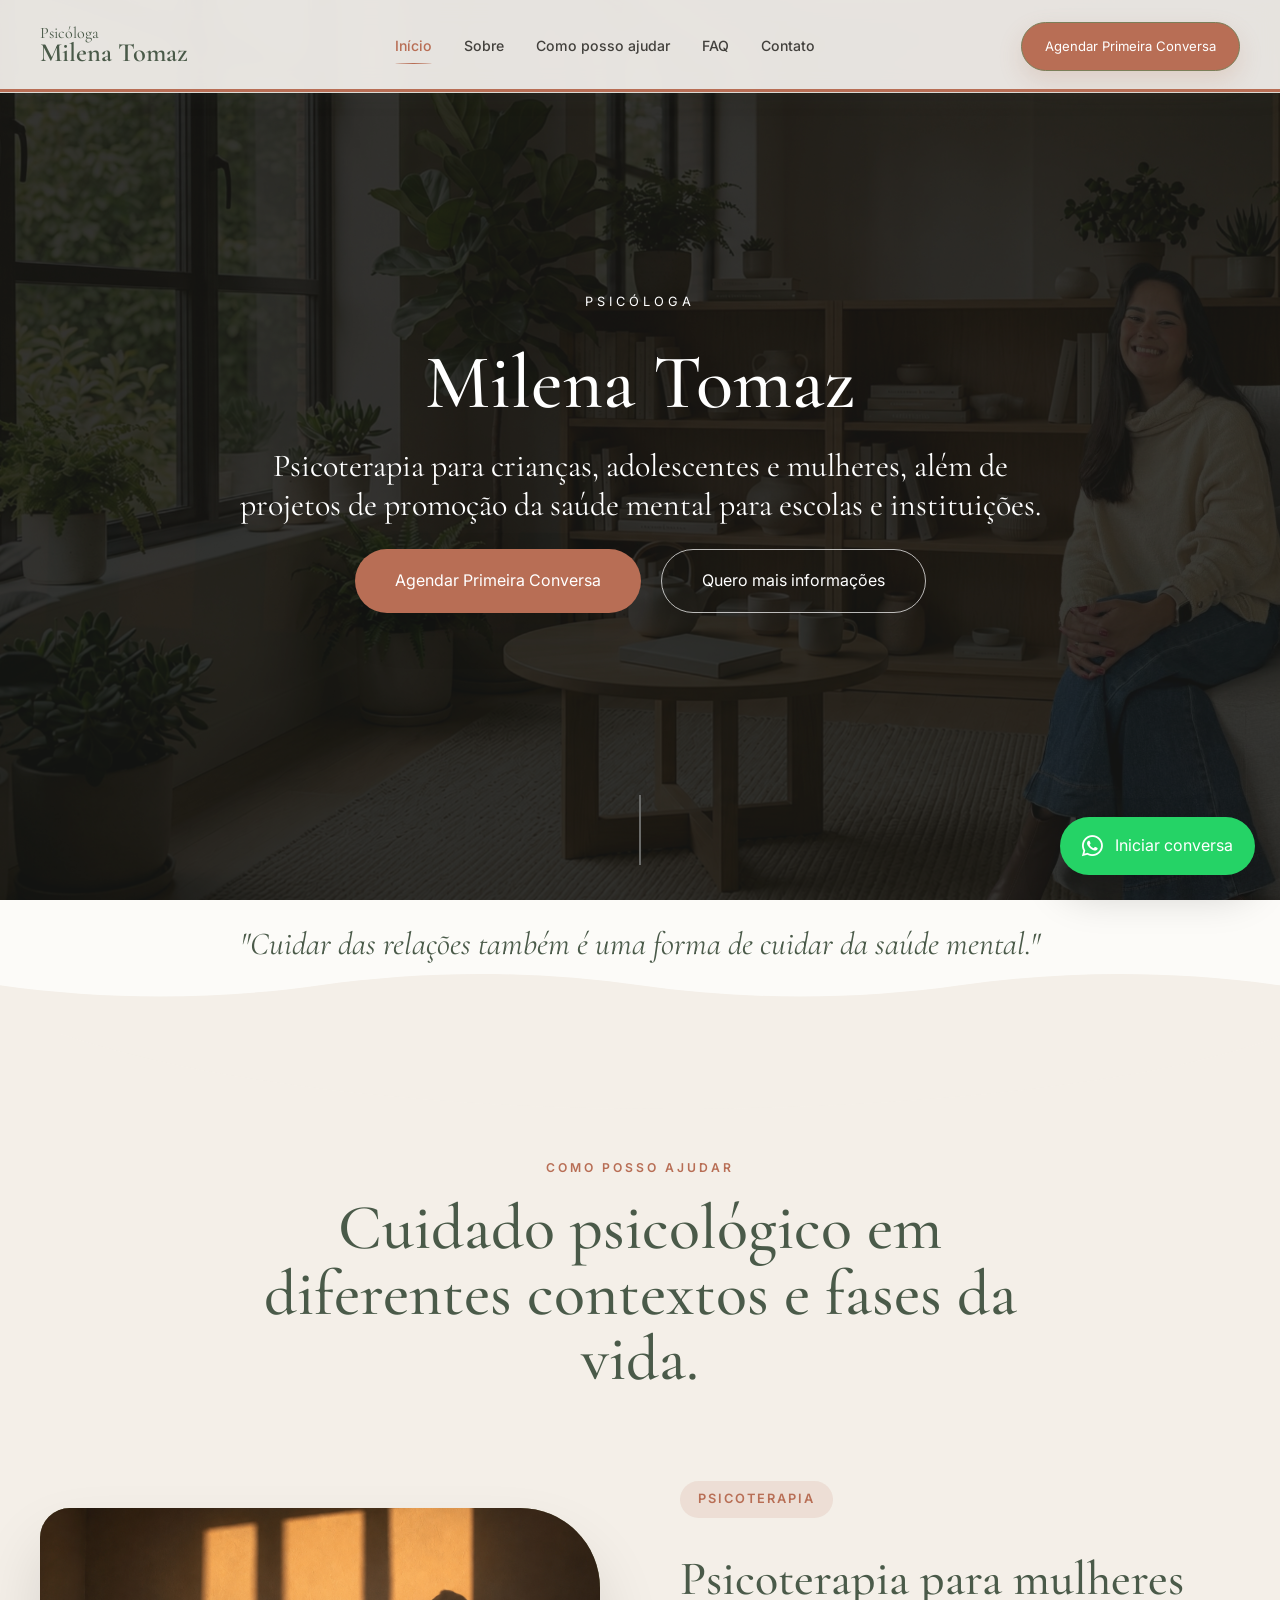
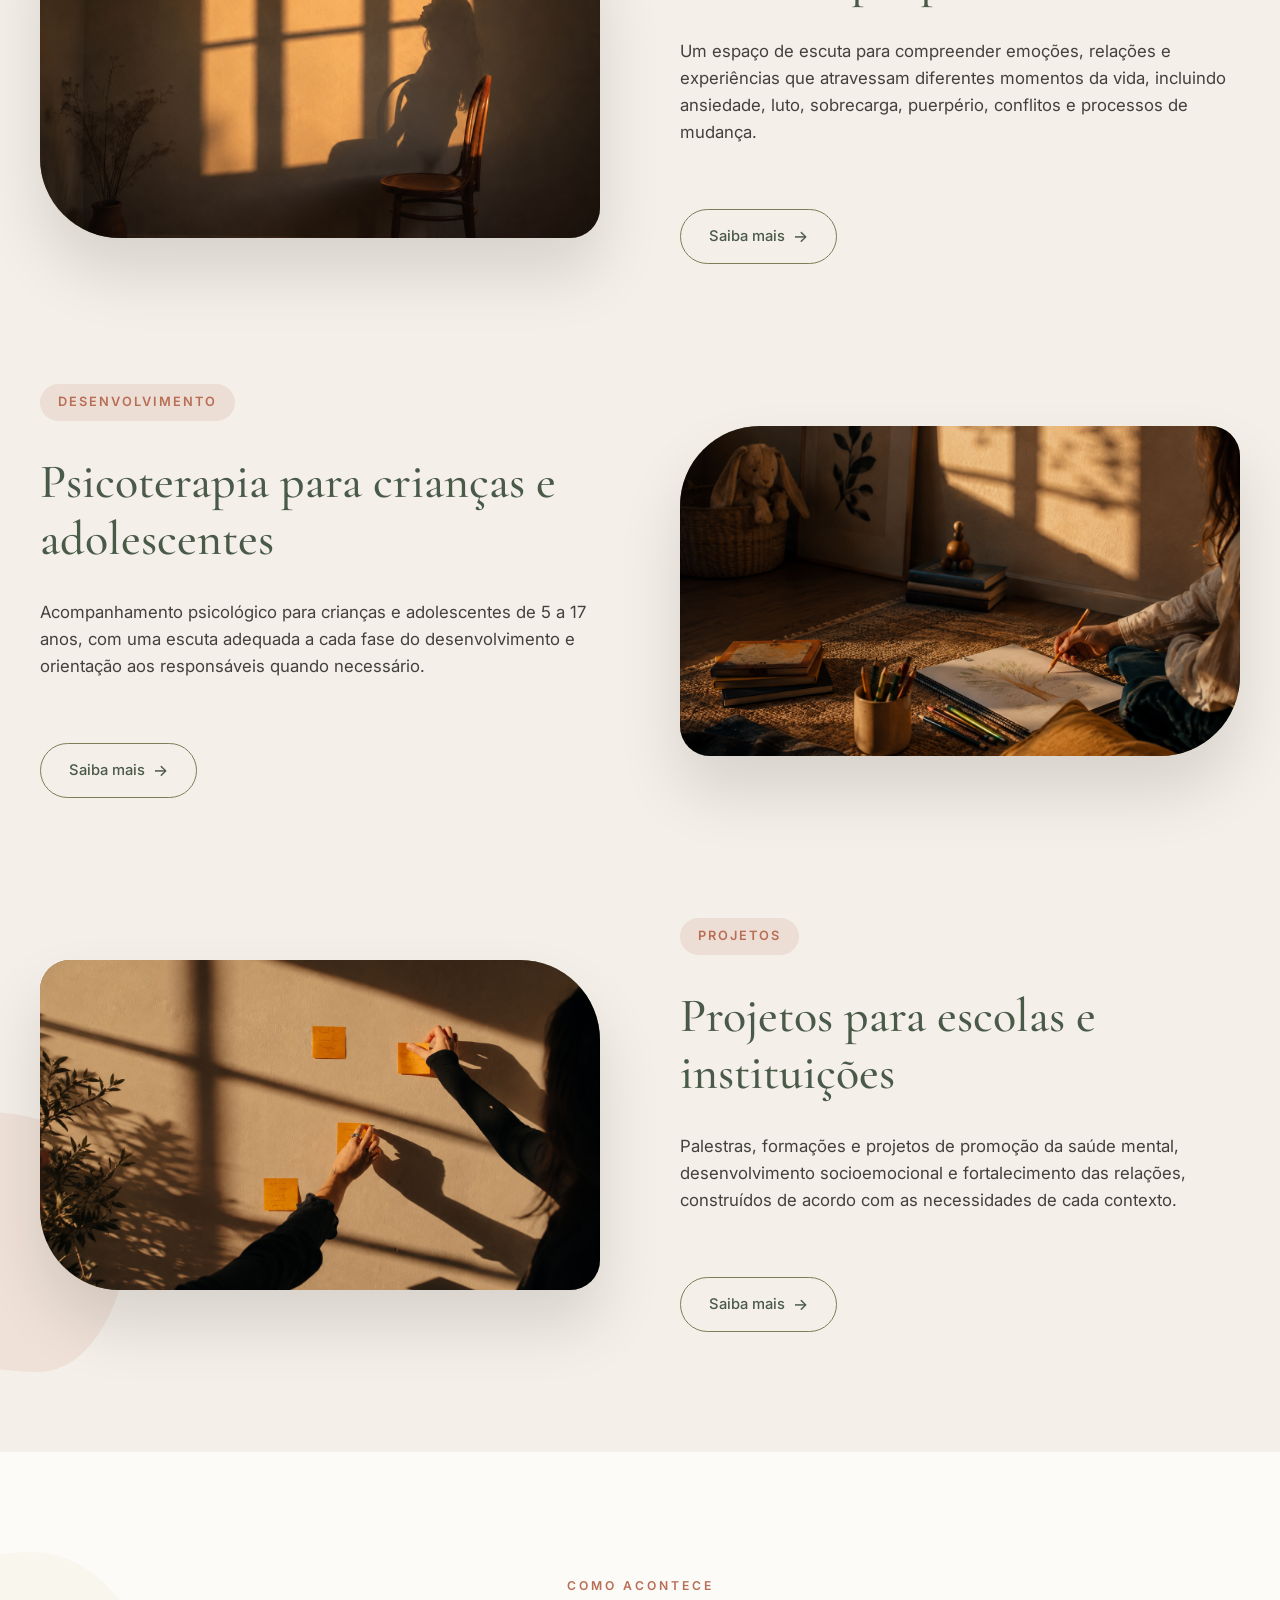
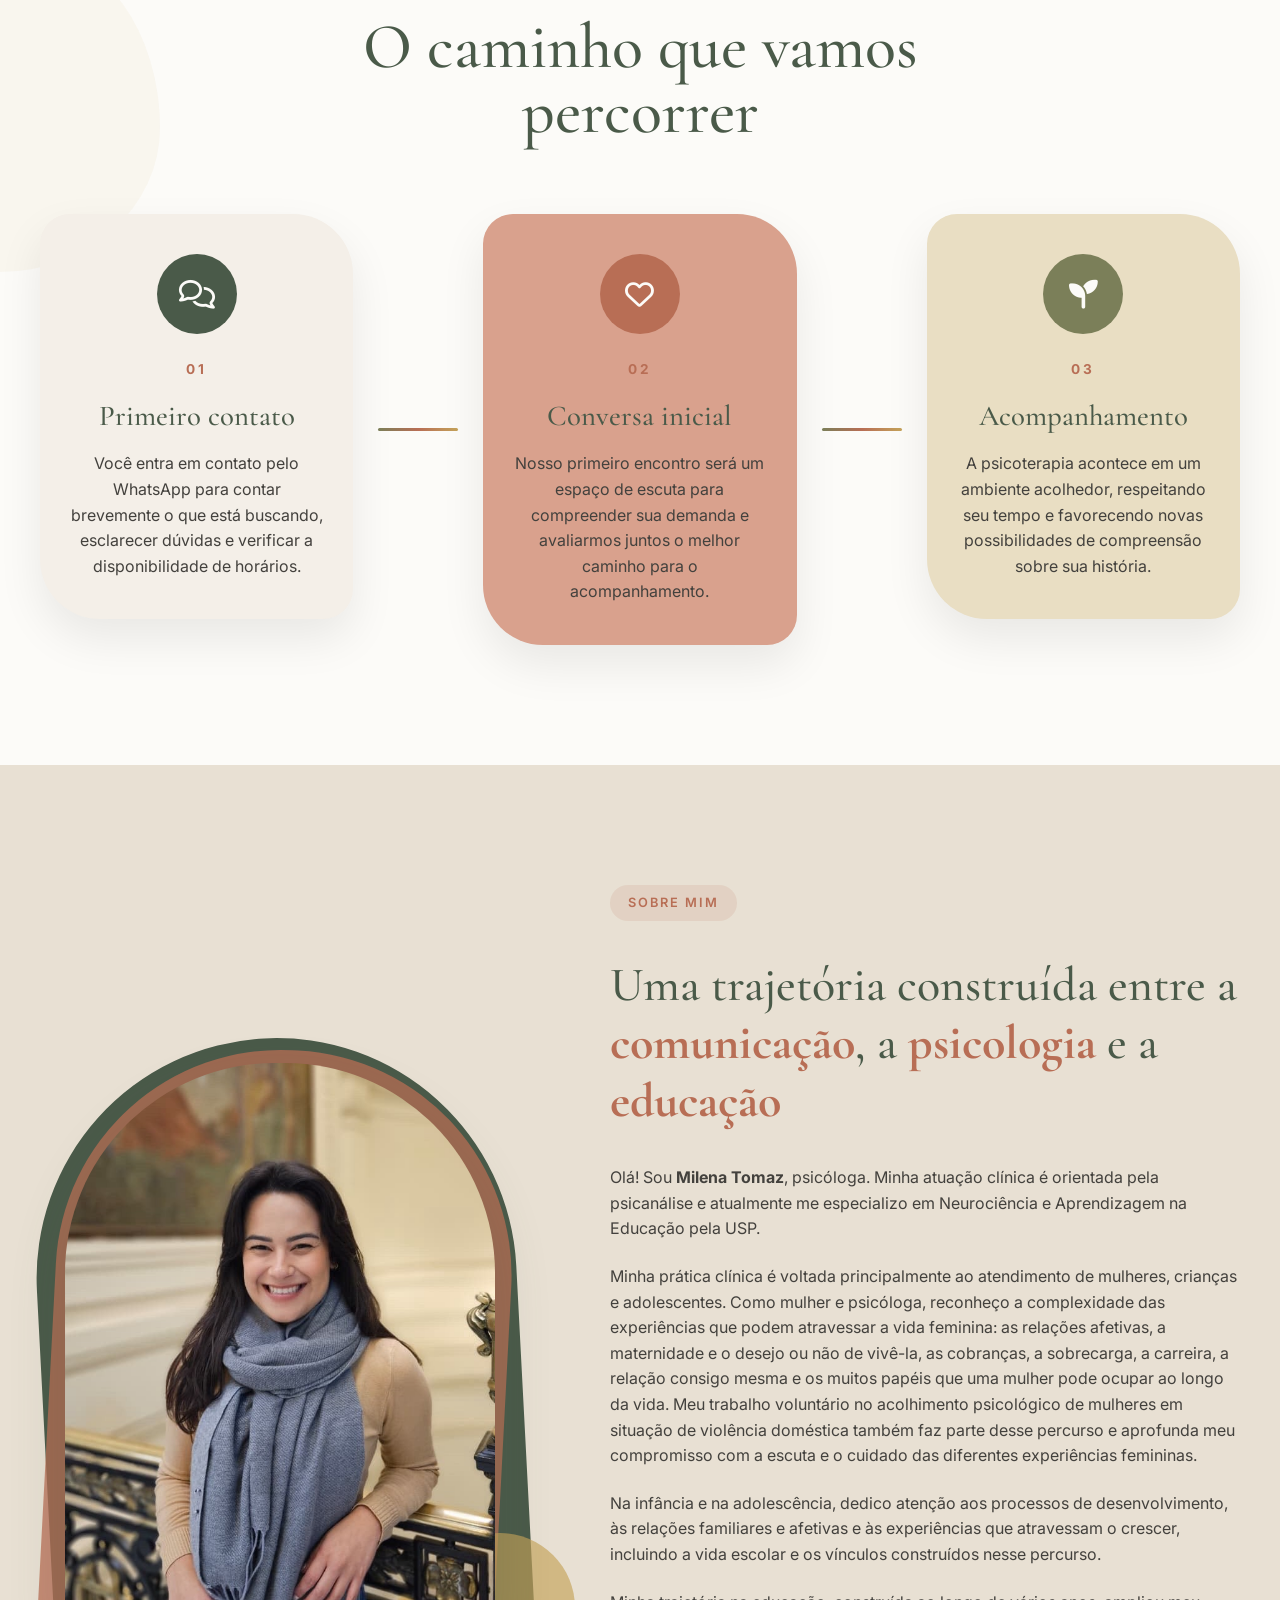
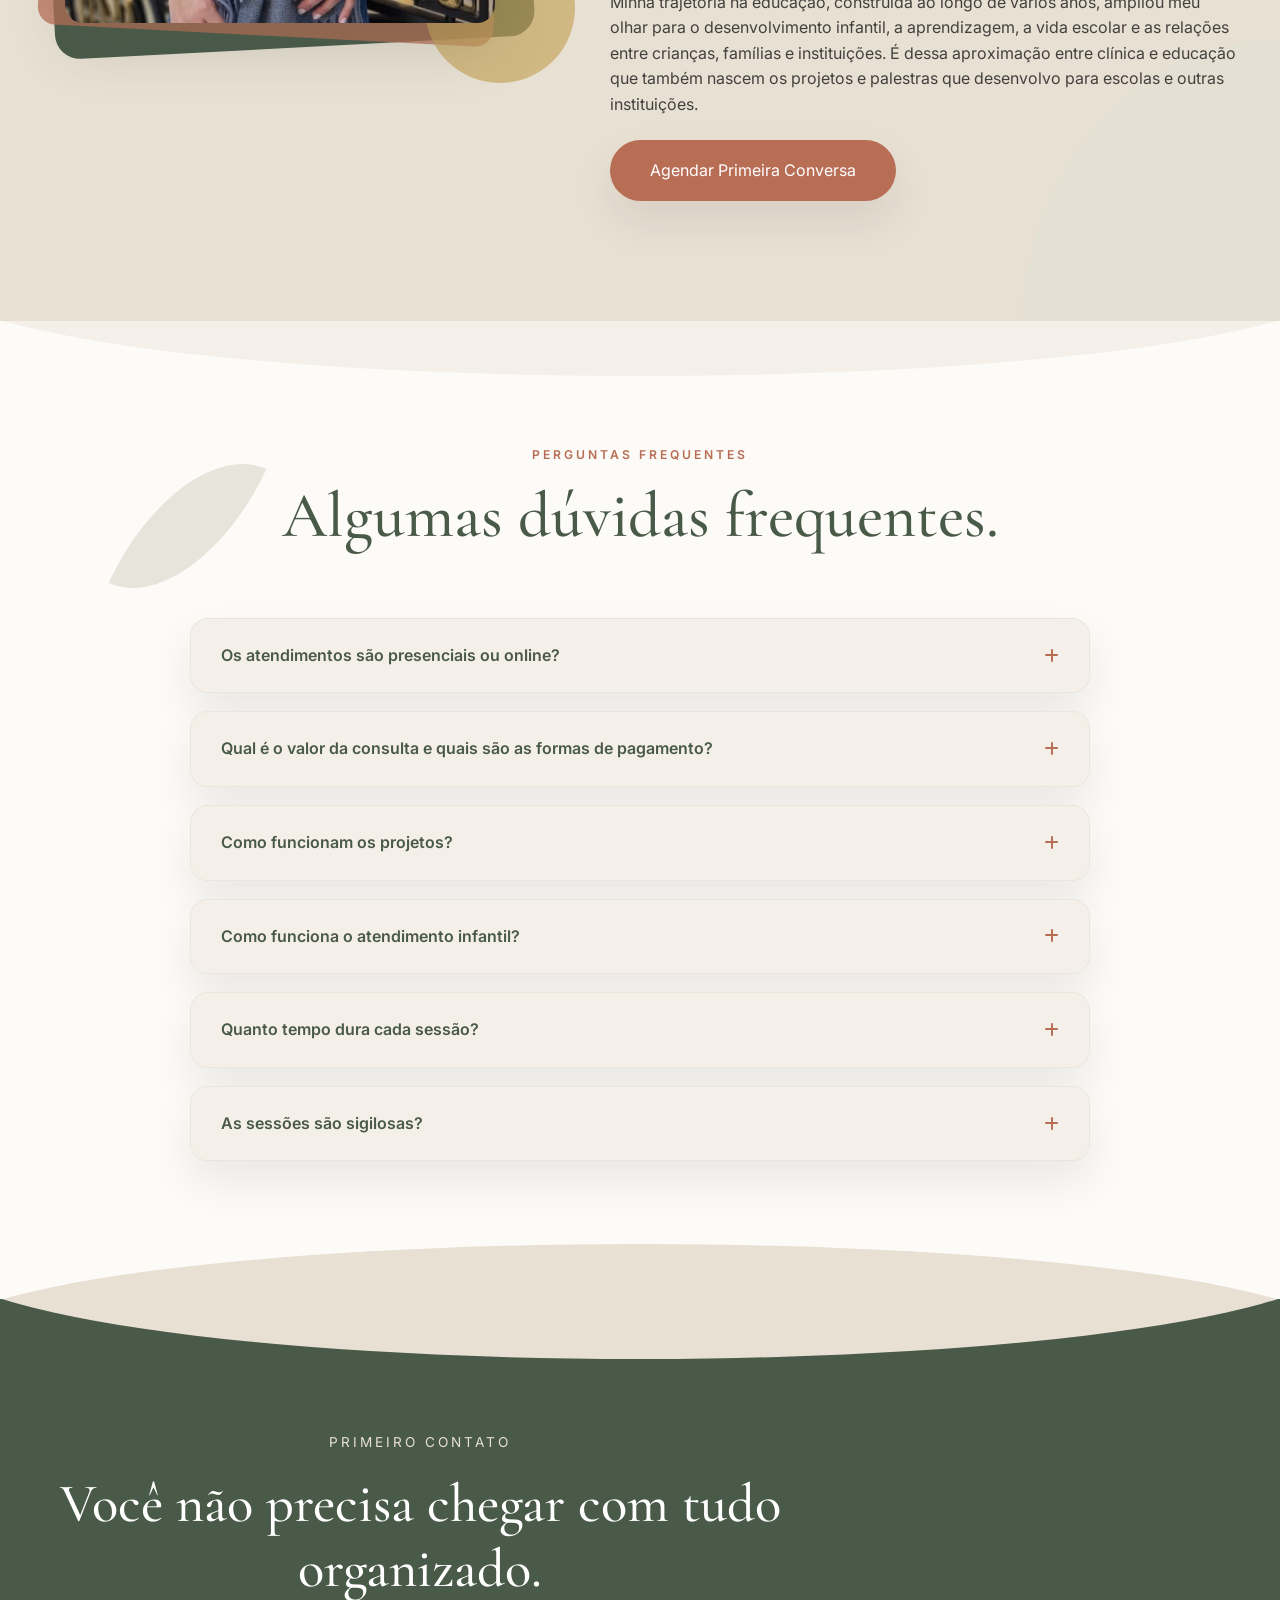
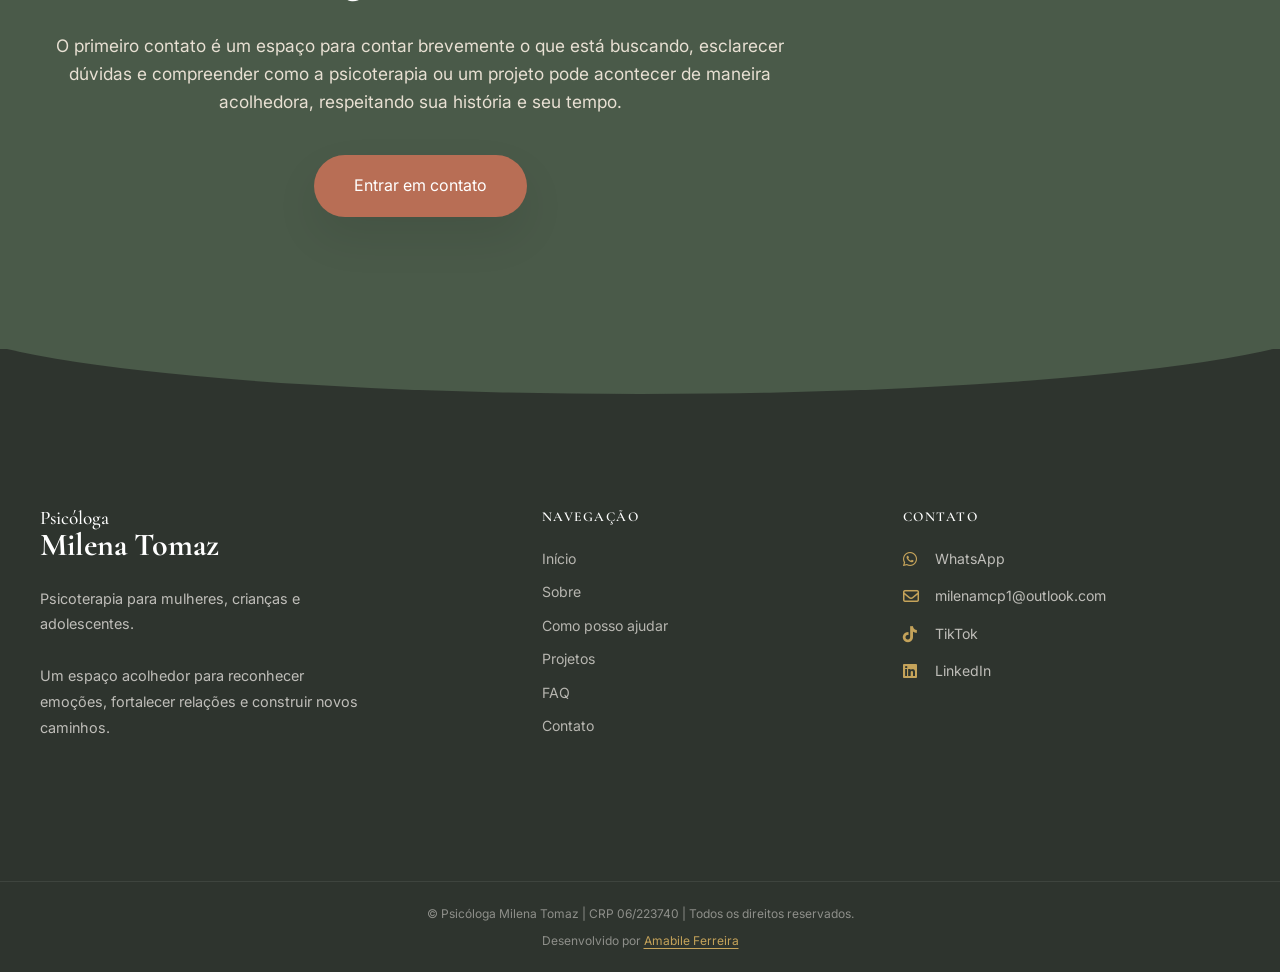
==== commit 9b79f2ce: "Adiciona mensagem pre-preenchida nos links de WhatsApp de contato com a Milena" ====
--- a/index.html
+++ b/index.html
@@ -67,7 +67,7 @@
          BOTÃO FLUTUANTE WHATSAPP
     ======================================================= -->
 
-    <a href="https://wa.me/5511981116469" class="whatsapp" target="_blank" rel="noopener noreferrer"
+    <a href="https://wa.me/5511993265835?text=Ol%C3%A1%21%20Vi%20o%20seu%20site%20e%20gostaria%20de%20mais%20informa%C3%A7%C3%B5es%20sobre%20acompanhamento%20psicol%C3%B3gico." class="whatsapp" target="_blank" rel="noopener noreferrer"
         aria-label="Iniciar conversa pelo WhatsApp">
         <i class="fa-brands fa-whatsapp"></i>
 
@@ -131,7 +131,7 @@
 
             <!-- BOTÃO PRINCIPAL -->
 
-            <a href="https://wa.me/5511981116469" class="btn-header" target="_blank" rel="noopener noreferrer">
+            <a href="https://wa.me/5511993265835?text=Ol%C3%A1%21%20Vi%20o%20seu%20site%20e%20gostaria%20de%20mais%20informa%C3%A7%C3%B5es%20sobre%20acompanhamento%20psicol%C3%B3gico." class="btn-header" target="_blank" rel="noopener noreferrer">
                 Agendar Primeira Conversa
             </a>
 
@@ -215,7 +215,7 @@
 
             <div class="hero-buttons">
 
-                <a href="https://wa.me/5511981116469" class="btn" target="_blank" rel="noopener noreferrer">
+                <a href="https://wa.me/5511993265835?text=Ol%C3%A1%21%20Vi%20o%20seu%20site%20e%20gostaria%20de%20mais%20informa%C3%A7%C3%B5es%20sobre%20acompanhamento%20psicol%C3%B3gico." class="btn" target="_blank" rel="noopener noreferrer">
                     Agendar Primeira Conversa
                 </a>
 
@@ -655,7 +655,7 @@
                 </p>
 
 
-                <a href="https://wa.me/5511981116469" class="btn" target="_blank" rel="noopener noreferrer">
+                <a href="https://wa.me/5511993265835?text=Ol%C3%A1%21%20Vi%20o%20seu%20site%20e%20gostaria%20de%20mais%20informa%C3%A7%C3%B5es%20sobre%20acompanhamento%20psicol%C3%B3gico." class="btn" target="_blank" rel="noopener noreferrer">
                     Agendar Primeira Conversa
                 </a>
 
@@ -922,7 +922,7 @@
                 </p>
 
 
-                <a href="https://wa.me/5511981116469" target="_blank" rel="noopener noreferrer" class="btn">
+                <a href="https://wa.me/5511993265835?text=Ol%C3%A1%21%20Vi%20o%20seu%20site%20e%20gostaria%20de%20mais%20informa%C3%A7%C3%B5es%20sobre%20acompanhamento%20psicol%C3%B3gico." target="_blank" rel="noopener noreferrer" class="btn">
                     Entrar em contato
                 </a>
 
@@ -1033,7 +1033,7 @@
 
                         <i class="fa-brands fa-whatsapp"></i>
 
-                        <a href="https://wa.me/5511981116469" target="_blank" rel="noopener noreferrer">
+                        <a href="https://wa.me/5511993265835?text=Ol%C3%A1%21%20Vi%20o%20seu%20site%20e%20gostaria%20de%20mais%20informa%C3%A7%C3%B5es%20sobre%20acompanhamento%20psicol%C3%B3gico." target="_blank" rel="noopener noreferrer">
                             WhatsApp
                         </a>
 
--- a/style.css
+++ b/style.css
@@ -17,6 +17,7 @@
 
 html {
     scroll-behavior: smooth;
+    overflow-x: hidden;
 }
 
 body {
@@ -1610,6 +1611,12 @@
 TRANSIÇÃO FAQ
 =========================================================*/
 
+.faq {
+
+    overflow: hidden;
+
+}
+
 .faq::before {
 
     content: "";
@@ -1972,6 +1979,8 @@
 
     position: relative;
 
+    overflow: hidden;
+
 }
 
 
@@ -2813,23 +2822,11 @@
 
 /* =========================================================
    HERO — CRIANÇAS E ADOLESCENTES
-   Imagem única (título e chamada já desenhados na arte),
-   trocada por tamanho de tela via <picture>. Exibida por
-   inteiro, sem cortes, para nunca perder texto nas bordas.
+   Usa a mesma estrutura .hero (imagem de fundo + parallax)
+   das outras páginas, para padronizar o comportamento de
+   rolagem. Troca de imagem por tamanho de tela é feita via
+   background-image (ver ajuste no fim do arquivo).
 ========================================================= */
-
-.children-hero {
-    position: relative;
-    padding: 0;
-    line-height: 0;
-    background: #E9E1D6;
-}
-
-.children-hero-image {
-    display: block;
-    width: 100%;
-    height: auto;
-}
 
 
 /* =========================================================
@@ -6411,8 +6408,8 @@
 
 .children-signs-highlight {
     position: relative;
-    width: 100vw;
-    margin: 100px calc(50% - 50vw) 0;
+    width: 100%;
+    margin-top: 100px;
     aspect-ratio: 2172 / 724;
     background-image: url("img/por-do-sol-criancas.png");
     background-size: cover;
@@ -6481,4 +6478,24 @@
 
 .footer-credit a:hover {
     color: #fff;
+}
+
+
+/* ---------------------------------------------------------
+   PÁGINA CRIANÇAS — HERO PADRONIZADO
+   Reaproveita a estrutura .hero (parallax + overlay) das
+   outras páginas. O overlay aqui é bem mais leve, para manter
+   o tom mais divertido da página; a imagem troca para a
+   versão vertical no celular.
+--------------------------------------------------------- */
+
+.children-hero-overlay {
+    background: rgba(28, 30, 27, .22);
+}
+
+@media (max-width: 650px) {
+
+    .children-hero-photo {
+        background-image: url("img/hero-criancas-mobile.png");
+    }
 }
